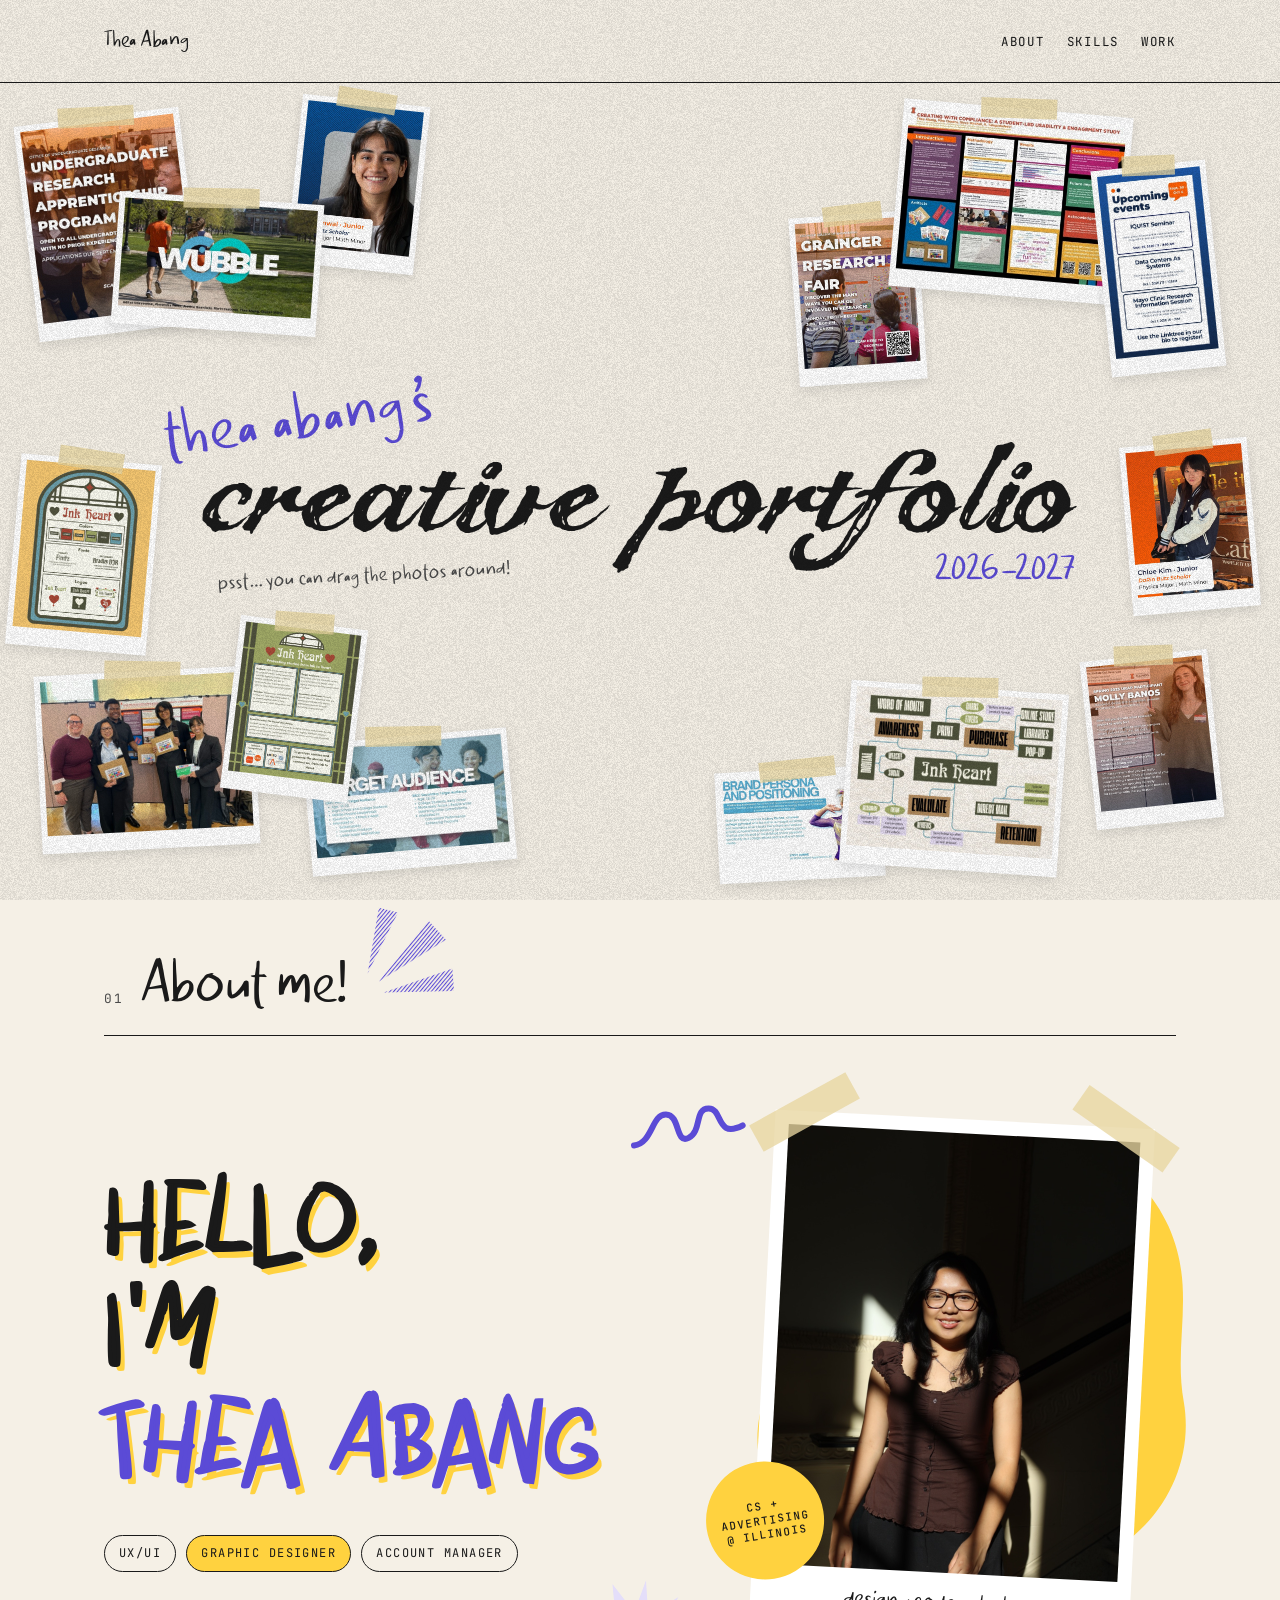
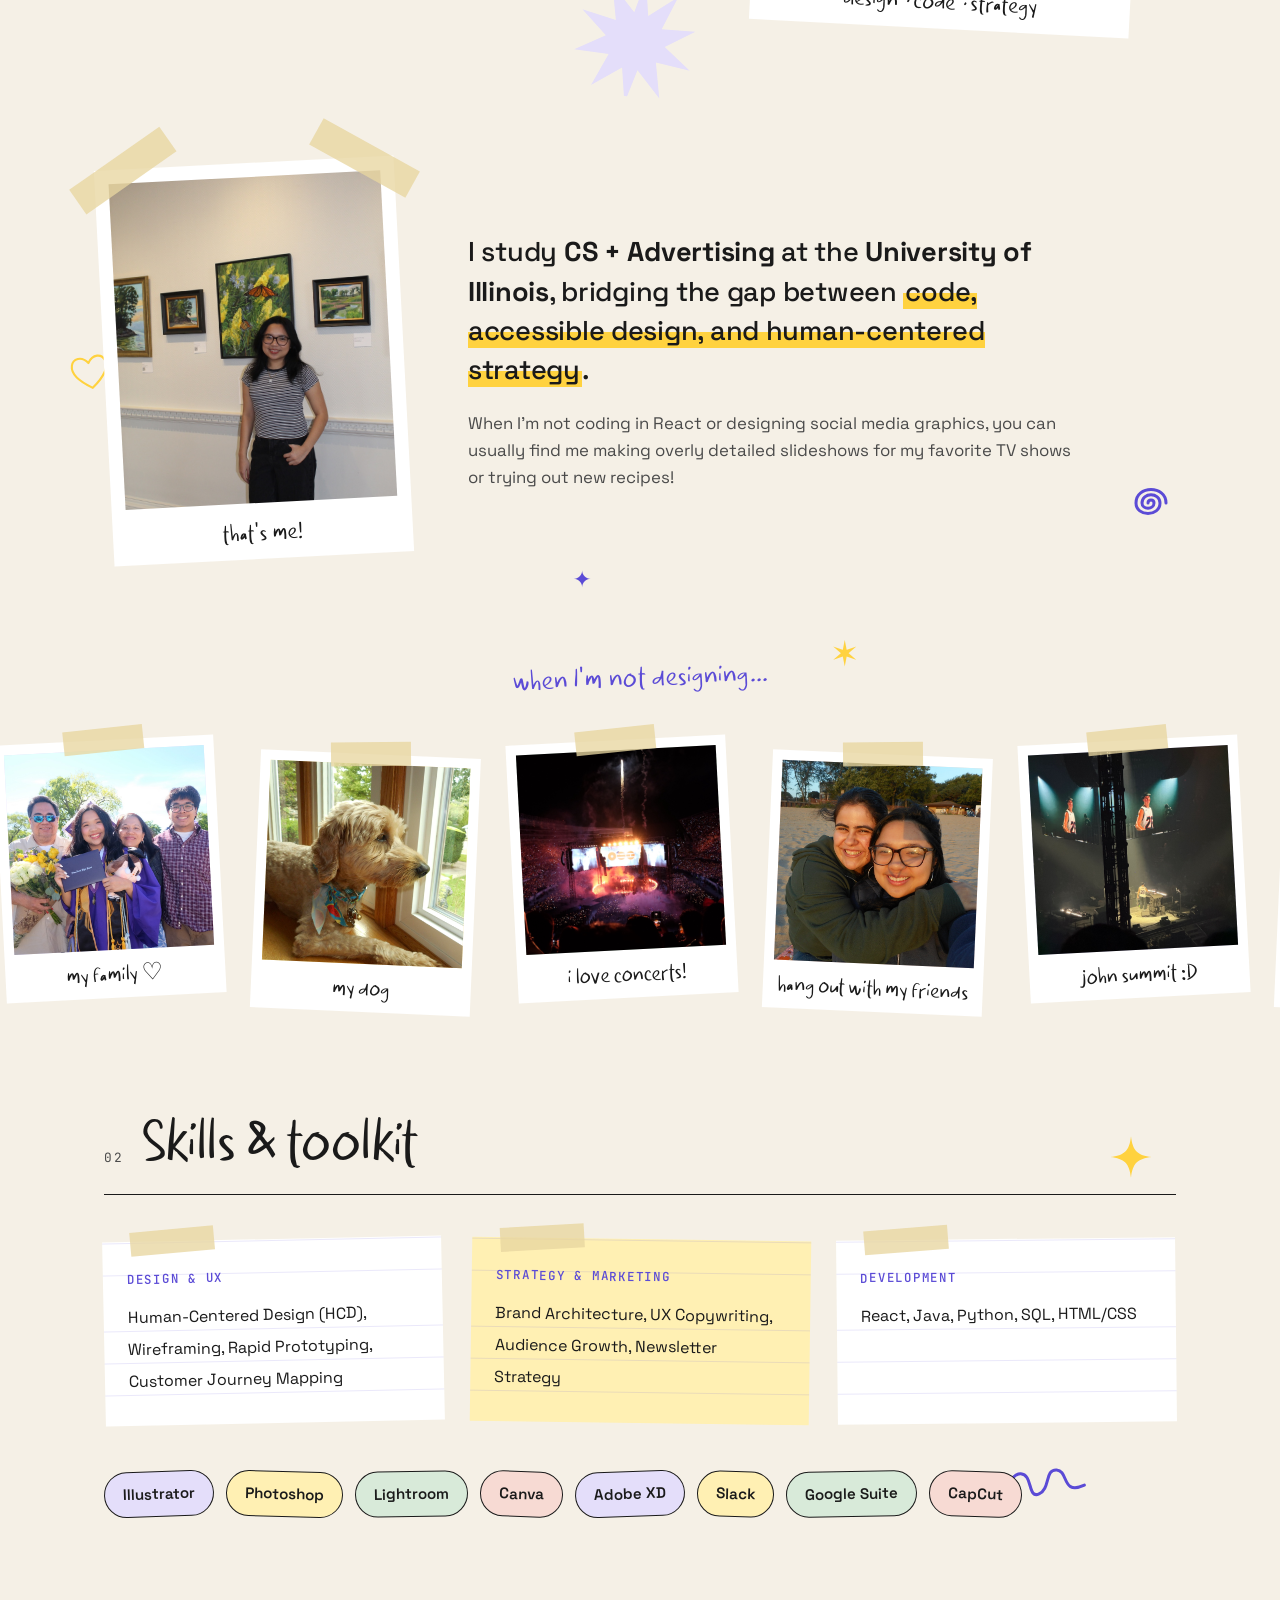
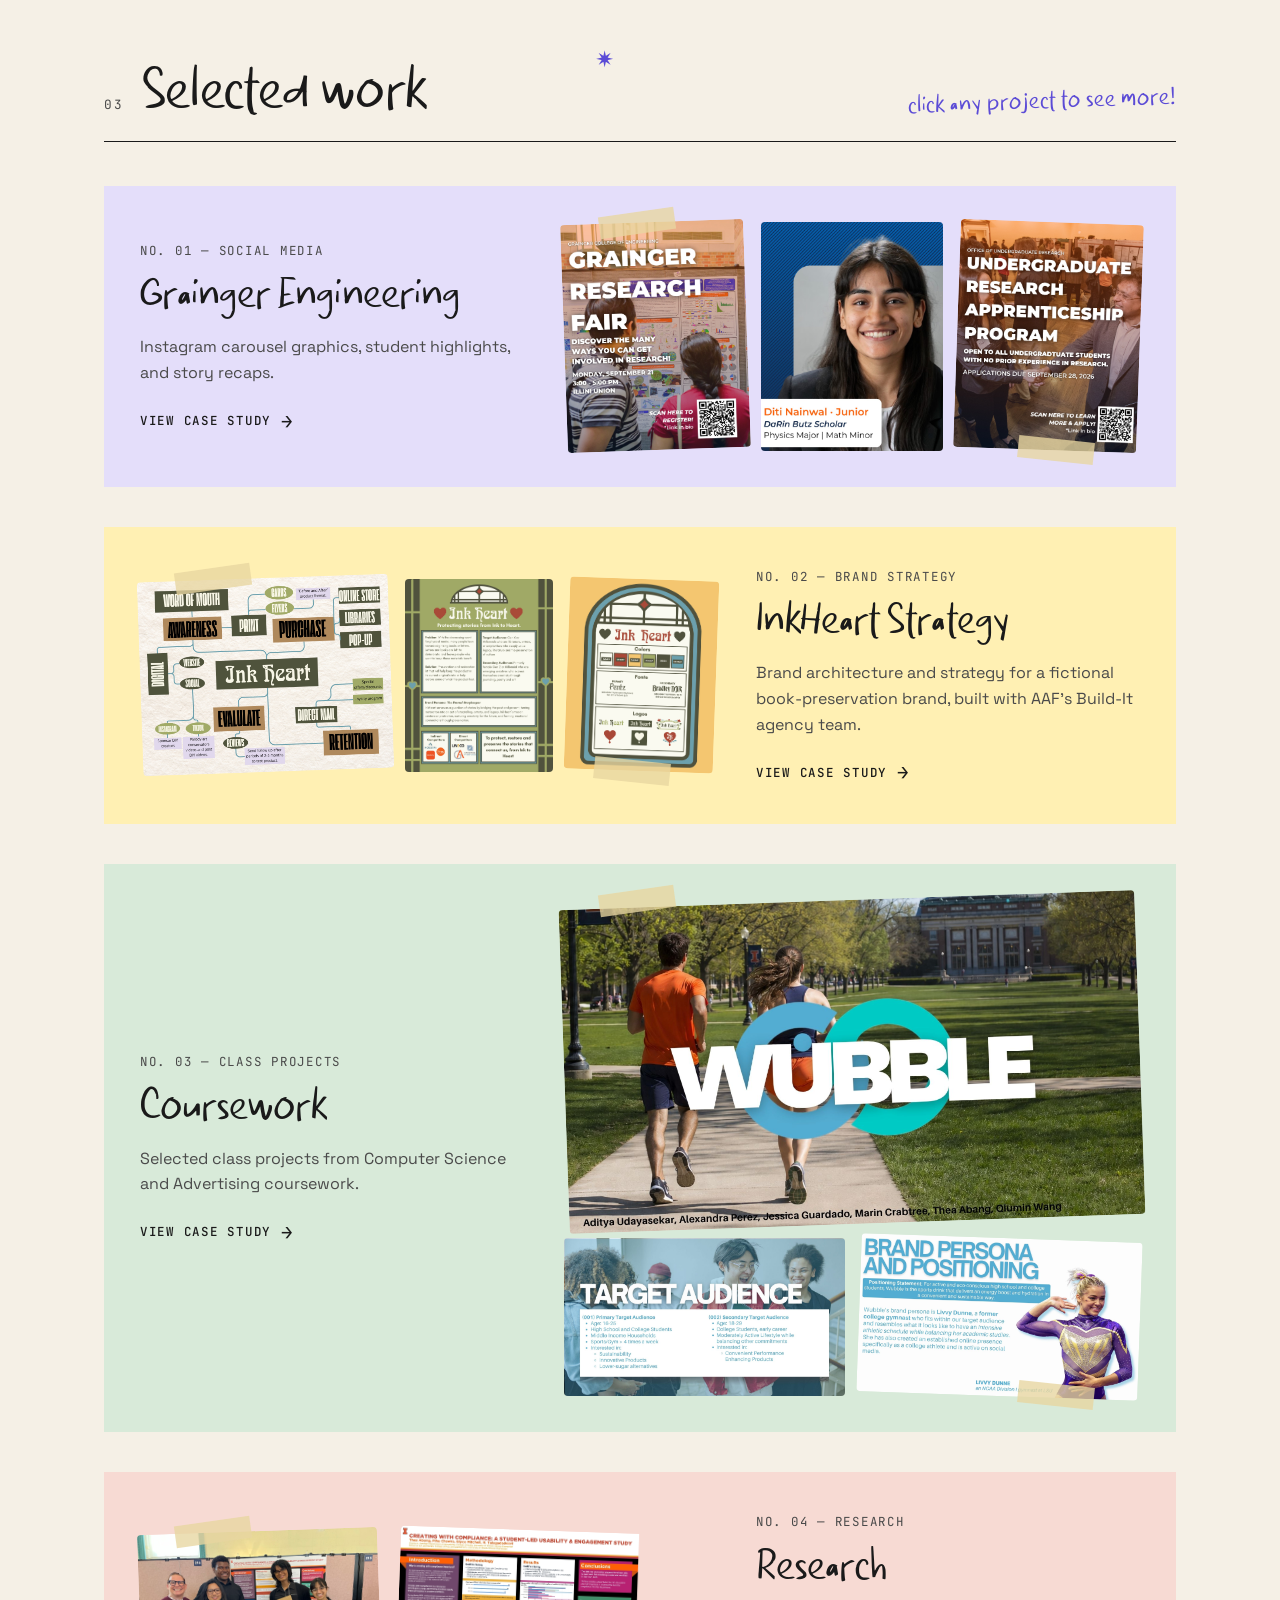
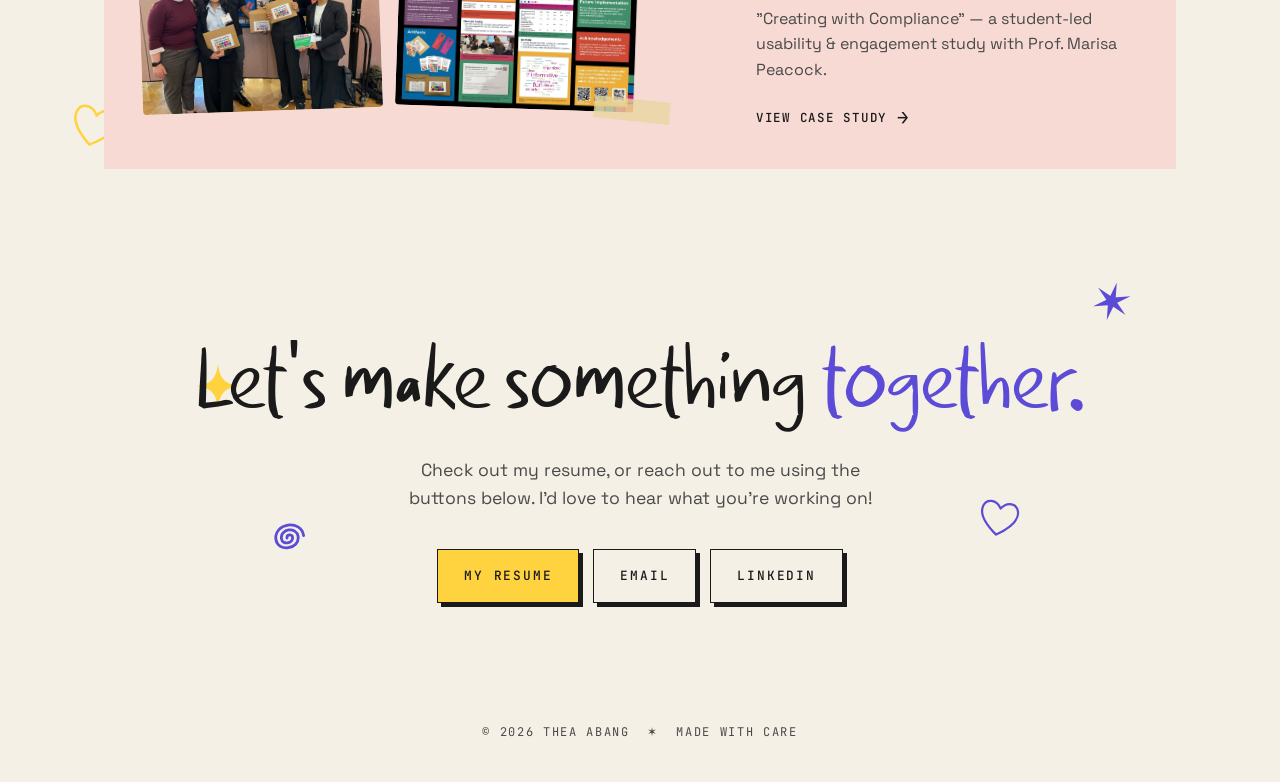
==== index.html @ 15f7822f "Move site files to repo root" ====
<!DOCTYPE html>
<html lang="en">
<head>
<meta charset="UTF-8">
<meta name="viewport" content="width=device-width, initial-scale=1">
<title>Thea Abang | Portfolio</title>
<!-- what shows up when someone sends my link (imessage, linkedin, slack...).
     to change the picture, swap images/preview.jpg (keep it 1200x630) and redeploy -->
<meta name="description" content="Thea Abang's creative portfolio: UX/UI, graphic design and strategy work.">
<meta property="og:title" content="Thea Abang | Creative Portfolio">
<meta property="og:description" content="UX/UI, graphic design and strategy work by Thea Abang.">
<meta property="og:image" content="https://theaabang.netlify.app/images/preview.jpg">
<meta property="og:url" content="https://theaabang.netlify.app/">
<meta property="og:image:width" content="1200">
<meta property="og:image:height" content="630">
<meta property="og:type" content="website">
<meta name="twitter:card" content="summary_large_image">
<link rel="preconnect" href="https://fonts.googleapis.com">
<link rel="preconnect" href="https://fonts.gstatic.com" crossorigin>
<link href="https://fonts.googleapis.com/css2?family=Caveat:wght@500;700&family=JetBrains+Mono:wght@400;500&family=Playfair+Display:ital,wght@0,700;0,900;1,700;1,900&family=Space+Grotesk:wght@400;500;600;700&display=swap" rel="stylesheet">
<style>
  :root{
    --accent:#5B4BD6; --accent2:#FFD23F; --ink:#1A1A1A;
    --lavender:#E4DEFA; --butter:#FFF0B3; --mint:#D8EAD9; --blush:#F7DAD3;
  }
</style>
<link rel="stylesheet" href="style.css">
<style>
  /* page background
     if i ever want a doodle pattern, save it as images/doodle-bg.png (2400x2400) and it'll tile.
     no file = plain paper, which is fine too */
  body{background:var(--paper) url("images/doodle-bg.png") 0 0/1200px auto repeat;}

  /* intro: my work taped up in piles around the edges, title in the middle */
  .intro{overflow:hidden;}
  .cover{position:relative;display:grid;place-items:center;min-height:calc(100vh - 84px);min-height:calc(100svh - 84px);}
  .work-wall{position:absolute;inset:0;z-index:1;} /* so photos always stay under the title, even when dragged */
  /* each one gets a white border + tape, like the polaroids further down */
  .work-tile{position:absolute;width:var(--w);background:#fff;padding:6px 6px 18px;transform:rotate(var(--r));
    box-shadow:0 4px 12px rgba(26,26,26,.12);transition:transform .25s ease;}
  .work-tile img{width:100%;height:auto;display:block;}
  .work-tile.crop-left img{aspect-ratio:4/3;object-fit:cover;object-position:left center;} /* the poster has a blank strip on the right, this hides it */
  .work-tile::before{content:"";position:absolute;top:-10px;left:50%;width:46%;max-width:76px;height:20px;
    background:var(--tape);transform:translateX(-50%) rotate(-3deg);}
  .work-tile:nth-child(even)::before{transform:translateX(-50%) rotate(4deg);}
  /* secret "hi" hiding under the top-left photo hehe */
  .peekaboo{position:absolute;left:4%;top:15%;z-index:0;font-family:var(--font-hand);font-size:clamp(1.6rem,3vw,2.6rem);
    color:var(--accent);transform:rotate(-10deg);white-space:nowrap;}
  /* the "psst" note under the title */
  .cover-hint{justify-self:start;margin:-1.4em 0 0 .6em;font-family:var(--font-hand);font-size:clamp(1rem,1.8vw,1.4rem);
    color:var(--ink-soft);transform:rotate(-3deg);}
  /* draggable photos (the script is at the bottom) */
  .work-tile{cursor:grab;touch-action:none;user-select:none;-webkit-user-select:none;}
  .work-tile img{pointer-events:none;-webkit-user-drag:none;}
  .work-tile:hover{transform:rotate(var(--r)) scale(1.03);}
  .work-tile.dragging{cursor:grabbing;transform:rotate(0deg) scale(1.06);box-shadow:0 16px 30px rgba(26,26,26,.25);transition:none;}
  @media (max-width:700px){
    .work-tile.sm-hide{display:none;}
    .cover-hint{margin-top:.4em;}
    .peekaboo{left:9%;top:9%;}
    .work-tile{--w:34% !important;}
  }
  .cover-text{position:relative;z-index:20;display:grid;justify-items:start;padding:24px;}
  .cover-by{font-family:var(--font-hand);font-size:clamp(1.8rem,5.5vw,4.4rem);color:var(--accent);line-height:1;
    transform:rotate(-8deg);margin:0 0 -.8em -.6em;}
  .cover-title{font-family:var(--font-title);font-size:clamp(3rem,14vw,11.5rem);line-height:1.05;color:var(--ink);white-space:nowrap;}
  .cover-year{justify-self:end;font-family:var(--font-hand);font-size:clamp(1.2rem,3vw,2.4rem);color:var(--accent);line-height:1;margin-top:-1em;}
  /* the big "hello, i'm thea abang" */
  .hero-hi{padding-block:56px 24px;}
  .hi-panel{position:relative;padding-block:clamp(16px,3vw,40px);
    display:grid;grid-template-columns:1.3fr 1fr;gap:40px;align-items:center;}
  .hi-text{position:relative;z-index:2;--fs:clamp(3.4rem,9.4vw,7.8rem);}
  .sr-only{position:absolute;width:1px;height:1px;overflow:hidden;clip:rect(0 0 0 0);white-space:nowrap;}
  .cut{display:block;font-family:var(--font-display);font-weight:400;font-size:var(--fs);line-height:.92;text-transform:uppercase;color:var(--ink);
    -webkit-text-stroke:.035em currentColor;text-shadow:.05em .06em 0 var(--accent2);} /* outline makes the letters chunkier, yellow shadow looks like a second layer of paper */
  .cut .line{display:block;white-space:nowrap;}
  .cut .name{color:var(--accent);}
  /* tilt the letters a bit so it looks cut out and glued on */
  .cut .ch{display:inline-block;transition:transform .2s ease;}
  .cut .ch:nth-child(odd){transform:rotate(-6deg) translateY(.03em);}
  .cut .ch:nth-child(3n){transform:rotate(7deg) translateY(-.05em);}
  .cut .ch:nth-child(4n){transform:rotate(-3deg) translateY(.06em) scale(1.06);}
  .cut .ch:nth-child(5n){transform:rotate(4deg) scale(.94);}
  .cut .ch:hover{transform:rotate(-10deg) scale(1.12);}
  .cut .sp{display:inline-block;width:.3em;}
  /* she/her tag next to "i'm" */
  .pronouns{position:absolute;top:calc(var(--fs) * 1.2);left:calc(var(--fs) * 1.75);margin:0;
    font-family:var(--font-hand);font-size:clamp(1.3rem,2.4vw,1.8rem);line-height:1;color:var(--accent);
    background:var(--lavender);border:1.5px solid var(--accent);border-radius:999px;padding:6px 16px 8px;transform:rotate(-6deg);}
  .roles{display:flex;flex-wrap:wrap;gap:10px;margin-top:28px;}
  .roles span{
    font-family:var(--font-mono);font-size:.75rem;letter-spacing:.12em;text-transform:uppercase;
    border:1.5px solid var(--ink);color:var(--ink);background:var(--paper);border-radius:999px;padding:8px 14px;
  }
  .roles span:nth-child(2){background:var(--accent2);}
  .hi-blob{position:absolute;right:-2%;top:6%;width:min(46%,440px);height:auto;fill:var(--accent2);z-index:0;}
  .hi-loops{position:absolute;right:40%;top:22px;width:120px;fill:none;stroke:var(--accent);stroke-width:5;stroke-linecap:round;z-index:1;transform:rotate(-8deg);}
  .hi-star{position:absolute;left:44%;bottom:-30px;width:120px;fill:var(--lavender);z-index:1;transform:rotate(10deg);}
  .hi-panel .polaroid{z-index:2;}
  @media (max-width:860px){
    .hi-panel{grid-template-columns:1fr;}
    .hi-text{--fs:15vw;}
    .pronouns{top:calc(var(--fs) * 1.15);left:calc(var(--fs) * 1.9);font-size:1.2rem;}
    .hi-blob{width:80%;top:auto;bottom:4%;right:10%;}
    .hi-loops{right:8%;top:16px;width:90px;}
    .hi-star{left:auto;right:-20px;bottom:-40px;width:100px;}
  }
  @media (prefers-reduced-motion:reduce){.cut .ch:hover{transform:none;}}

  .polaroid{position:relative;background:#fff;padding:14px 14px 56px;transform:rotate(3deg);max-width:380px;justify-self:center;width:100%;}
  .polaroid img{width:100%;aspect-ratio:4/5;object-fit:cover;}
  .polaroid figcaption{position:absolute;left:0;right:0;bottom:12px;text-align:center;font-family:var(--font-hand);font-size:1.6rem;line-height:1;}
  .polaroid::before,.polaroid::after{content:"";position:absolute;width:110px;height:30px;background:var(--tape);z-index:2;}
  .polaroid::before{top:-14px;left:-26px;transform:rotate(-32deg);}
  .polaroid::after{top:-14px;right:-26px;transform:rotate(32deg);}

  .sticker{
    position:absolute;width:118px;height:118px;border-radius:50%;background:var(--accent2);color:var(--ink);
    display:flex;align-items:center;justify-content:center;text-align:center;padding:12px;
    font-family:var(--font-mono);font-size:.68rem;letter-spacing:.1em;text-transform:uppercase;font-weight:500;line-height:1.35;
    transform:rotate(-12deg);z-index:3;
  }
  .polaroid .sticker{left:-48px;bottom:40px;}

  /* life strip (the scrolling polaroids) */
  .life{padding-block:24px 8px;overflow:hidden;}
  .life-label{font-family:var(--font-hand);font-size:1.9rem;color:var(--accent);text-align:center;transform:rotate(-2deg);margin-bottom:8px;}
  .life-strip{overflow-x:auto;scrollbar-width:none;padding-block:28px 36px;}
  .life-strip::-webkit-scrollbar{display:none;}
  .life-track{display:flex;gap:36px;width:max-content;padding-inline:24px;}
  .life-strip.moving{overflow:hidden;}
  .life-strip.moving .life-track{padding-inline:0;animation:drift 45s linear infinite;}
  .life-strip.moving:hover .life-track{animation-play-state:paused;}
  @keyframes drift{to{transform:translateX(calc(-50% - 18px));}}
  .snap{position:relative;flex:0 0 auto;width:220px;background:#fff;padding:10px 10px 48px;transition:transform .3s ease;}
  .snap:nth-child(odd){transform:rotate(-3deg);}
  .snap:nth-child(even){transform:rotate(2.5deg) translateY(14px);}
  .snap:hover{transform:rotate(0) scale(1.05);z-index:2;}
  .snap::before{content:"";position:absolute;top:-12px;left:50%;width:80px;height:24px;background:var(--tape);transform:translateX(-50%) rotate(-3deg);z-index:2;}
  .snap-img{position:relative;aspect-ratio:1;background:var(--lavender);}
  .snap:nth-child(4n+2) .snap-img{background:var(--butter);}
  .snap:nth-child(4n+3) .snap-img{background:var(--mint);}
  .snap:nth-child(4n) .snap-img{background:var(--blush);}
  .snap-img::after{ /* reminds me which file goes here until i add the photo */
    content:"add " attr(data-file);position:absolute;inset:0;display:flex;align-items:center;justify-content:center;padding:12px;text-align:center;
    font-family:var(--font-mono);font-size:.68rem;letter-spacing:.06em;color:var(--ink-soft);
  }
  .snap-img img{position:relative;z-index:1;width:100%;height:100%;object-fit:cover;}
  .snap figcaption{position:absolute;left:0;right:0;bottom:10px;text-align:center;font-family:var(--font-hand);font-size:1.5rem;line-height:1;}
  @media (max-width:480px){.snap{width:170px;}.snap figcaption{font-size:1.25rem;}}

  /* section headers */
  .sec-head{display:flex;align-items:baseline;gap:18px;margin-bottom:44px;flex-wrap:wrap;border-bottom:1.5px solid var(--ink);padding-bottom:16px;}
  .sec-head .num{font-family:var(--font-mono);font-size:.8rem;letter-spacing:.14em;color:var(--ink-soft);}
  .sec-head h2{margin:0;}
  /* the little hand-drawn burst. to put one on a heading, paste <svg class="burst" aria-hidden="true"><use href="#burst"/></svg> inside it */
  .has-burst{position:relative;padding-right:.2em;}
  .burst{position:absolute;top:-.75em;right:-1.45em;width:1.5em;height:1.4em;overflow:visible;pointer-events:none;}

  /* about */
  .about-more .row{align-items:center;gap:64px;}
  .about-more .lede{font-family:var(--font-body);font-weight:500;font-size:clamp(1.3rem,2.4vw,1.7rem);line-height:1.45;letter-spacing:-.01em;max-width:34ch;} /* regular font here so it's easy to read */
  .about-more .lede mark{background:linear-gradient(transparent 55%,var(--accent2) 55%);color:inherit;padding:0 2px;}
  .about-more .text p + p{margin-top:20px;font-size:1.05rem;color:var(--ink-soft);max-width:56ch;}
  .about-more .polaroid{transform:rotate(-3deg);max-width:300px;flex:0 0 auto;margin-inline:auto;}
  .about-more .polaroid img{aspect-ratio:5/6;}

  /* skills */
  .skill-cards{display:grid;grid-template-columns:repeat(3,1fr);gap:28px;}
  .skill-card{background:#fff;padding:28px 24px;position:relative;
    background-image:repeating-linear-gradient(transparent 0 31px,rgba(91,75,214,.13) 31px 32px);background-position:0 58px;}
  .skill-card:nth-child(1){transform:rotate(-1.2deg);}
  .skill-card:nth-child(2){transform:rotate(.8deg);background-color:var(--butter);}
  .skill-card:nth-child(3){transform:rotate(-.6deg);}
  .skill-card::before{content:"";position:absolute;top:-12px;left:28px;width:84px;height:24px;background:var(--tape);transform:rotate(-4deg);}
  .skill-card h3{font-family:var(--font-mono);font-size:.78rem;letter-spacing:.14em;text-transform:uppercase;font-weight:500;color:var(--accent);margin-bottom:12px;}
  .skill-card p{line-height:2;}
  .tools{display:flex;flex-wrap:wrap;gap:12px;margin-top:48px;}
  .tools span{
    font-weight:600;font-size:.95rem;padding:10px 18px;border-radius:999px;border:1.5px solid var(--ink);background:#fff;
    transition:transform .2s ease;
  }
  .tools span:nth-child(4n+1){background:var(--lavender);transform:rotate(-2deg);}
  .tools span:nth-child(4n+2){background:var(--butter);transform:rotate(1.5deg);}
  .tools span:nth-child(4n+3){background:var(--mint);transform:rotate(-1deg);}
  .tools span:nth-child(4n){background:var(--blush);transform:rotate(2deg);}
  .tools span:hover{transform:rotate(0) translateY(-3px);}

  /* work */
  .hint{font-family:var(--font-hand);font-size:1.7rem;color:var(--accent);transform:rotate(-2deg);margin-left:auto;}
  .projects{display:grid;gap:40px;}
  .project{
    display:grid;grid-template-columns:1fr 1.5fr;gap:40px;align-items:center;
    padding:36px;text-decoration:none;color:var(--ink);position:relative;
    transition:transform .3s ease;
  }
  .project:nth-child(1){background:var(--lavender);}
  .project:nth-child(2){background:var(--butter);}
  .project:nth-child(3){background:var(--mint);}
  .project:nth-child(4){background:var(--blush);}
  .project:nth-child(even){grid-template-columns:1.5fr 1fr;}
  .project:nth-child(even) .project-text{order:2;}
  .project:hover{transform:rotate(-.6deg) translateY(-4px);}
  .project:nth-child(even):hover{transform:rotate(.6deg) translateY(-4px);}
  .project:focus-visible{outline:3px solid var(--ink);outline-offset:6px;}
  .project .num{font-family:var(--font-mono);font-size:.78rem;letter-spacing:.14em;text-transform:uppercase;color:var(--ink-soft);}
  .project h3{font-family:var(--font-display);font-style:italic;font-weight:900;font-size:clamp(2rem,4vw,3rem);line-height:1;letter-spacing:-.02em;margin:10px 0 14px;}
  .project p{color:var(--ink-soft);max-width:44ch;}
  .project .go{display:inline-flex;align-items:center;gap:10px;margin-top:20px;font-family:var(--font-mono);font-size:.78rem;letter-spacing:.14em;text-transform:uppercase;font-weight:500;}
  .project .go::after{content:"→";font-size:1.2rem;transition:transform .2s ease;}
  .project:hover .go::after{transform:translateX(6px);}
  /* the preview pics on each project card */
  .stack{display:grid;grid-template-columns:repeat(3,1fr);gap:14px;position:relative;}
  .stack img{width:100%;aspect-ratio:1;object-fit:cover;border-radius:4px;}
  .stack img:nth-child(1){transform:rotate(-2deg);}
  .stack img:nth-child(3){transform:rotate(2deg);}
  .stack::before,.stack::after{content:"";position:absolute;width:76px;height:22px;background:var(--tape);z-index:2;}
  .stack::before{top:-10px;left:6%;transform:rotate(-8deg);}
  .stack::after{bottom:-10px;right:8%;transform:rotate(6deg);}
  /* "fit" = pics keep their real shape instead of getting squished into squares.
     match the column widths to the pics (wider pic = bigger number) */
  .stack.fit{align-items:center;}
  .stack.fit img{aspect-ratio:auto;height:auto;}
  .stack.duo{grid-template-columns:4fr 5.3fr;gap:18px;}
  .stack.duo img:nth-child(2){transform:rotate(2deg);}
  /* one big pic on top, two underneath (good for wide slides) */
  .stack.feature{grid-template-columns:1fr 1fr;}
  .stack.feature img:first-child{grid-column:1/-1;}

  /* contact */
  .cta{text-align:center;padding-block:100px 80px;}
  .cta h2{font-family:var(--font-display);font-weight:900;font-size:clamp(2.6rem,8vw,6rem);line-height:.95;letter-spacing:-.03em;}
  .cta h2 em{color:var(--accent);}
  .cta p{margin:24px auto 0;max-width:46ch;font-size:1.1rem;color:var(--ink-soft);}
  .cta-links{display:flex;justify-content:center;flex-wrap:wrap;gap:14px;margin-top:36px;}
  .btn{
    display:inline-block;text-decoration:none;font-family:var(--font-mono);font-size:.8rem;letter-spacing:.14em;text-transform:uppercase;font-weight:500;
    padding:16px 26px;border:1.5px solid var(--ink);color:var(--ink);background:var(--paper);
    box-shadow:4px 4px 0 var(--ink);transition:transform .15s ease,box-shadow .15s ease;
  }
  .btn.primary{background:var(--accent2);}
  .btn:hover{transform:translate(-2px,-2px);box-shadow:6px 6px 0 var(--ink);}
  .btn:active{transform:translate(2px,2px);box-shadow:2px 2px 0 var(--ink);}

  /* phone stuff */
  @media (max-width:860px){
    .skill-cards{grid-template-columns:1fr;gap:36px;}
    .project,.project:nth-child(even){grid-template-columns:1fr;padding:28px 22px;gap:28px;}
    .project:nth-child(even) .project-text{order:0;}
    .hint{margin-left:0;}
  }
  @media (max-width:480px){
    nav.site a{margin-left:14px;}
    .polaroid .sticker{width:96px;height:96px;left:-20px;font-size:.6rem;}
    .about-more .polaroid{max-width:240px;}
    .stack{gap:8px;}
  }
</style>
</head>
<body>

<!-- my doodle drawings, saved once here and reused all over the page -->
<svg width="0" height="0" style="position:absolute" aria-hidden="true" focusable="false">
  <defs>
    <pattern id="hatch" width="3.6" height="3.6" patternUnits="userSpaceOnUse" patternTransform="rotate(40)">
      <line x1="0" y1="0" x2="0" y2="3.6" style="stroke:var(--accent);stroke-width:2.6"/>
    </pattern>
    <filter id="crayon" x="-10%" y="-10%" width="120%" height="120%">
      <feTurbulence type="fractalNoise" baseFrequency="0.8" numOctaves="2" result="noise"/>
      <feDisplacementMap in="SourceGraphic" in2="noise" scale="3"/>
    </filter>
    <symbol id="burst" viewBox="0 0 120 110">
      <g fill="url(#hatch)" filter="url(#crayon)">
        <polygon points="12,82 26,0 50,6"/>
        <polygon points="26,92 88,16 110,40"/>
        <polygon points="32,106 118,76 120,104"/>
      </g>
    </symbol>
    <symbol id="d-heart" viewBox="0 0 60 54"><path d="M30 50C10 36 3 24 6 14 9 4 22 2 30 14 38 2 51 4 54 14 57 24 50 36 30 50Z"/></symbol>
    <symbol id="d-squiggle" viewBox="0 0 120 30"><path d="M3 18C15 2 25 2 33 16S52 30 61 15 81 1 90 15 109 28 117 10"/></symbol>
    <symbol id="d-swirl" viewBox="0 0 60 60"><path d="M30 30c0-4 6-4 6 0 0 7-12 7-12 0 0-11 18-11 18 0 0 14-24 14-24 0 0-18 30-18 30 0"/></symbol>
    <symbol id="d-sparkle" viewBox="0 0 60 60"><path d="M30 4C32 22 38 28 56 30 38 32 32 38 30 56 28 38 22 32 4 30 22 28 28 22 30 4Z" style="fill:currentColor;stroke:none"/></symbol>
    <symbol id="d-arrow" viewBox="0 0 100 60"><path d="M4 8C30 4 60 14 74 44M62 40l12 6 4-14"/></symbol>
    <symbol id="d-loop" viewBox="0 0 100 40"><path d="M4 30C20 30 22 6 34 8S38 34 50 30 58 6 70 8 72 34 96 26"/></symbol>
  </defs>
</svg>

<nav class="site"><div class="wrap">
  <strong>Thea Abang</strong>
  <div><a href="#about">About</a><a href="#skills">Skills</a><a href="#work">Work</a></div>
</div></nav>

<!-- intro! my work taped up around "creative portfolio".
     the small versions of the pics are in images/intro/.
     to rearrange: left/top = where it sits, --w = size, --r = tilt, z-index = which one's on top -->
<div class="intro">
  <div class="cover">
    <div class="work-wall" aria-hidden="true">
      <span class="peekaboo">hi!! :D</span> <!-- secret note! only shows up if someone drags that photo away -->
      <span class="work-tile" style="left:2%;top:4%;--w:13%;--r:-7deg;z-index:2"><img src="images/intro/grainger-opp-1.jpg" alt=""></span>
      <span class="work-tile sm-hide" style="left:9%;top:14%;--w:16%;--r:4deg;z-index:3"><img src="images/intro/adv250-slide-1.jpg" alt=""></span>
      <span class="work-tile sm-hide" style="left:23%;top:2%;--w:10%;--r:6deg;z-index:1"><img src="images/intro/grainger-wie-1.jpg" alt=""></span>
      <span class="work-tile crop-left" style="left:70%;top:3%;--w:18%;--r:5deg;z-index:2"><img src="images/intro/research-poster.jpg" alt=""></span>
      <span class="work-tile sm-hide" style="left:86%;top:10%;--w:9%;--r:-6deg;z-index:3"><img src="images/intro/grainger-story-1.jpg" alt=""></span>
      <span class="work-tile sm-hide" style="left:62%;top:16%;--w:10%;--r:-4deg;z-index:1"><img src="images/intro/cs-grainger-1.jpg" alt=""></span>
      <span class="work-tile sm-hide" style="left:1%;top:46%;--w:11%;--r:5deg;z-index:2"><img src="images/intro/inkheart-brand-guide.jpg" alt=""></span>
      <span class="work-tile sm-hide" style="left:88%;top:44%;--w:10%;--r:-5deg;z-index:2"><img src="images/intro/grainger-wie-4.jpg" alt=""></span>
      <span class="work-tile" style="left:3%;top:72%;--w:17%;--r:-3deg;z-index:2"><img src="images/intro/research-team.jpg" alt=""></span>
      <span class="work-tile sm-hide" style="left:18%;top:66%;--w:10%;--r:7deg;z-index:3"><img src="images/intro/cs-inkheart-2.jpg" alt=""></span>
      <span class="work-tile sm-hide" style="left:24%;top:80%;--w:16%;--r:-5deg;z-index:1"><img src="images/intro/adv250-slide-2.jpg" alt=""></span>
      <span class="work-tile" style="left:66%;top:74%;--w:17%;--r:4deg;z-index:2"><img src="images/intro/cs-inkheart-1.jpg" alt=""></span>
      <span class="work-tile sm-hide" style="left:85%;top:70%;--w:10%;--r:-6deg;z-index:3"><img src="images/intro/grainger-opp-2.jpg" alt=""></span>
      <span class="work-tile sm-hide" style="left:56%;top:84%;--w:13%;--r:-3deg;z-index:1"><img src="images/intro/adv250-slide-3.jpg" alt=""></span>
    </div>
    <div class="cover-text">
      <span class="cover-by">thea abang&rsquo;s</span>
      <span class="cover-title">creative portfolio</span>
      <span class="cover-year">2026&ndash;2027</span>
      <span class="cover-hint">psst&hellip; you can drag the photos around!</span>
    </div>
  </div>
</div>

<header id="about" class="hero-hi">
  <div class="wrap">
    <div class="sec-head reveal"><span class="num">01</span><h2 class="script has-burst">About me!<svg class="burst" aria-hidden="true"><use href="#burst"/></svg></h2></div>
    <div class="hi-panel">
      <!-- fun shapes: yellow blob behind my photo, squiggle, starburst -->
      <svg class="hi-blob" viewBox="0 0 400 420" aria-hidden="true"><path d="M214 14c62-8 132 24 160 86 26 58 4 104 14 160 10 58-22 120-86 146-62 26-118-6-178-2-60 4-112-30-122-92-10-60 30-92 34-150 4-64 28-118 88-140 30-10 60-4 90-8Z"/></svg>
      <svg class="hi-loops" viewBox="0 0 100 40" aria-hidden="true"><use href="#d-loop"/></svg>
      <svg class="hi-star" viewBox="0 0 200 200" aria-hidden="true"><path d="M100 4l14 58 44-40-18 58 56-6-46 34 48 32-58-4 16 58-44-40-12 58-14-58-46 38 20-56-58 2 48-32-46-36 58 8-16-58 44 40Z"/></svg>

      <div class="hi-text">
        <h1>
          <span class="sr-only">Hello, I'm Thea Abang</span>
          <span class="cut" aria-hidden="true">
            <span class="line"><span class="ch">h</span><span class="ch">e</span><span class="ch">l</span><span class="ch">l</span><span class="ch">o</span><span class="ch">,</span></span>
            <span class="line"><span class="ch">i</span><span class="ch">'</span><span class="ch">m</span></span>
            <span class="line name"><span class="ch">t</span><span class="ch">h</span><span class="ch">e</span><span class="ch">a</span><span class="sp"> </span><span class="ch">a</span><span class="ch">b</span><span class="ch">a</span><span class="ch">n</span><span class="ch">g</span></span>
          </span>
        </h1>
        <div class="roles">
          <span>UX/UI</span><span>Graphic Designer</span><span>Account Manager</span>
        </div>
      </div>

      <figure class="polaroid">
        <img src="images/home-hero.jpg" alt="Thea Abang">
        <figcaption>design · code · strategy</figcaption>
        <span class="sticker">CS + Advertising @ Illinois</span>
      </figure>
    </div>
  </div>
</header>

<section class="wrap about-more">
  <svg class="doodle yellow" style="top:38%;left:-1%;width:42px;--tilt:-10deg" aria-hidden="true"><use href="#d-heart"/></svg>
  <span class="doodle sm hide-sm" style="bottom:40px;left:44%;" aria-hidden="true">✦</span>
  <svg class="doodle hide-sm" style="bottom:10%;right:2%;width:60px" aria-hidden="true"><use href="#d-swirl"/></svg>
  <div class="row reveal">
    <figure class="polaroid">
      <img src="images/about-me.jpg" alt="Thea Abang portrait">
      <figcaption>that's me!</figcaption>
    </figure>
    <div class="text">
      <p class="lede">I study <strong>CS + Advertising</strong> at the <strong>University of Illinois</strong>, bridging the gap between <mark>code, accessible design, and human-centered strategy</mark>.</p>
      <p>When I'm not coding in React or designing social media graphics, you can usually find me making overly detailed slideshows for my favorite TV shows or trying out new recipes!</p>
    </div>
  </div>
</section>

<section class="life" aria-label="Life outside of work">
  <span class="doodle yellow twinkle" style="top:4px;left:calc(50% + 190px);" aria-hidden="true">✶</span>
  <p class="life-label">when I'm not designing&hellip;</p>
  <div class="life-strip">
    <div class="life-track">
      <figure class="snap"><div class="snap-img" data-file="life-family.jpg"><img src="images/life-family.jpg" alt="My family" onerror="this.remove()"></div><figcaption>my family &#9825;</figcaption></figure>
      <figure class="snap"><div class="snap-img" data-file="life-dog.jpg"><img src="images/life-dog.jpg" alt="My dog" onerror="this.remove()"></div><figcaption>my dog</figcaption></figure>
      <figure class="snap"><div class="snap-img" data-file="life-concert-1.jpg"><img src="images/life-concert-1.jpg" alt="At a concert" onerror="this.remove()"></div><figcaption>i love concerts!</figcaption></figure>
      <figure class="snap"><div class="snap-img" data-file="life-recipes.jpg"><img src="images/life-recipes.jpg" alt="A recipe I made" onerror="this.remove()"></div><figcaption>hang out with my friends</figcaption></figure>
      <figure class="snap"><div class="snap-img" data-file="life-concert-2.jpg"><img src="images/life-concert-2.jpg" alt="Another concert" onerror="this.remove()"></div><figcaption>john summit :D</figcaption></figure>
      <figure class="snap"><div class="snap-img" data-file="life-dog-2.jpg"><img src="images/life-dog-2.jpg" alt="More of my dog" onerror="this.remove()"></div><figcaption>more dog pics</figcaption></figure>
    </div>
  </div>
</section>

<section id="skills" class="wrap">
  <svg class="doodle yellow twinkle" style="top:40px;right:4%;width:48px" aria-hidden="true"><use href="#d-sparkle"/></svg>
  <svg class="doodle hide-sm" style="bottom:30px;right:10%;width:100px;--tilt:-6deg" aria-hidden="true"><use href="#d-loop"/></svg>
  <div class="sec-head reveal"><span class="num">02</span><h2 class="script">Skills &amp; toolkit</h2></div>
  <div class="skill-cards reveal">
    <div class="skill-card">
      <h3>Design &amp; UX</h3>
      <p>Human-Centered Design (HCD), Wireframing, Rapid Prototyping, Customer Journey Mapping</p>
    </div>
    <div class="skill-card">
      <h3>Strategy &amp; Marketing</h3>
      <p>Brand Architecture, UX Copywriting, Audience Growth, Newsletter Strategy</p>
    </div>
    <div class="skill-card">
      <h3>Development</h3>
      <p>React, Java, Python, SQL, HTML/CSS</p>
    </div>
  </div>
  <div class="tools reveal" aria-label="Tools">
    <span>Illustrator</span><span>Photoshop</span><span>Lightroom</span><span>Canva</span>
    <span>Adobe XD</span><span>Slack</span><span>Google Suite</span><span>CapCut</span>
  </div>
</section>

<section id="work" class="wrap">
  <span class="doodle sm" style="top:60px;left:46%;" aria-hidden="true">✷</span>
  <svg class="doodle yellow hide-sm" style="bottom:40px;left:-1%;width:50px;--tilt:14deg" aria-hidden="true"><use href="#d-heart"/></svg>
  <div class="sec-head reveal"><span class="num">03</span><h2 class="script">Selected work</h2><p class="hint">click any project to see more!</p></div>
  <div class="projects">
    <a class="project reveal" href="grainger.html">
      <div class="project-text">
        <span class="num">No. 01 &mdash; Social media</span>
        <h3>Grainger Engineering</h3>
        <p>Instagram carousel graphics, student highlights, and story recaps.</p>
        <span class="go">View case study</span>
      </div>
      <div class="stack fit">
        <img src="images/cs-grainger-1.jpg" alt="Grainger Engineering preview 1">
        <img src="images/cs-grainger-2.jpg" alt="Grainger Engineering preview 2">
        <img src="images/cs-grainger-3.jpg" alt="Grainger Engineering preview 3">
      </div>
    </a>
    <a class="project reveal" href="inkheart.html">
      <div class="project-text">
        <span class="num">No. 02 &mdash; Brand strategy</span>
        <h3>InkHeart Strategy</h3>
        <p>Brand architecture and strategy for a fictional book-preservation brand, built with AAF's Build-It agency team.</p>
        <span class="go">View case study</span>
      </div>
      <div class="stack fit" style="grid-template-columns:1.3fr .77fr .77fr;">
        <img src="images/cs-inkheart-1.jpg" alt="InkHeart Strategy preview 1">
        <img src="images/cs-inkheart-2.jpg" alt="InkHeart Strategy preview 2">
        <img src="images/cs-inkheart-3.jpg" alt="InkHeart Strategy preview 3">
      </div>
    </a>
    <a class="project reveal" href="coursework.html">
      <div class="project-text">
        <span class="num">No. 03 &mdash; Class projects</span>
        <h3>Coursework</h3>
        <p>Selected class projects from Computer Science and Advertising coursework.</p>
        <span class="go">View case study</span>
      </div>
      <div class="stack fit feature">
        <img src="images/cs-coursework-1.jpg" alt="Coursework preview 1">
        <img src="images/cs-coursework-2.jpg" alt="Coursework preview 2">
        <img src="images/cs-coursework-3.jpg" alt="Coursework preview 3">
      </div>
    </a>
    <a class="project reveal" href="research.html">
      <div class="project-text">
        <span class="num">No. 04 &mdash; Research</span>
        <h3>Research</h3>
        <p>"Creating with Compliance" &mdash; a student-led usability &amp; engagement study with Prof. Marisa Peacock.</p>
        <span class="go">View case study</span>
      </div>
      <div class="stack fit duo">
        <img src="images/cs-research-1.jpg" alt="Research preview 1">
        <img src="images/cs-research-2.jpg" alt="Research preview 2">
      </div>
    </a>
  </div>
</section>

<section class="cta wrap reveal">
  <svg class="doodle yellow twinkle" style="top:70px;left:10%;width:52px" aria-hidden="true"><use href="#d-sparkle"/></svg>
  <span class="doodle lg twinkle" style="top:36px;right:6%;--tilt:15deg" aria-hidden="true">✶</span>
  <svg class="doodle hide-sm" style="bottom:70px;left:16%;width:56px;--tilt:-8deg" aria-hidden="true"><use href="#d-swirl"/></svg>
  <svg class="doodle hide-sm" style="bottom:90px;right:16%;width:44px;--tilt:10deg" aria-hidden="true"><use href="#d-heart"/></svg>
  <h2>Let's make something <em>together.</em></h2>
  <p>Check out my resume, or reach out to me using the buttons below. I'd love to hear what you're working on!</p>
  <div class="cta-links">
    <a class="btn primary" href="resume.pdf" target="_blank" rel="noopener">My resume</a>
    <a class="btn" href="mailto:tabang2@illinois.edu">Email</a>
    <a class="btn" href="https://www.linkedin.com/in/theaabang/" target="_blank" rel="noopener">LinkedIn</a>
  </div>
</section>

<footer>&copy; 2026 Thea Abang &nbsp;✶&nbsp; Made with care</footer>

<script>
  // lets people drag the intro photos around. whatever you grab goes on top. refreshing puts them back
  (function(){
    var wall = document.querySelector('.work-wall');
    if (!wall) return;
    var top = 50;
    wall.querySelectorAll('.work-tile').forEach(function(tile){
      tile.addEventListener('pointerdown', function(e){
        e.preventDefault();
        tile.setPointerCapture(e.pointerId);
        tile.classList.add('dragging');
        tile.style.zIndex = ++top;
        var box = wall.getBoundingClientRect();
        var startX = e.clientX, startY = e.clientY;
        var startLeft = tile.offsetLeft, startTop = tile.offsetTop;
        function move(ev){
          var x = startLeft + ev.clientX - startX, y = startTop + ev.clientY - startY;
          // use percentages so it still lines up if the window changes size
          tile.style.left = (x / box.width * 100) + '%';
          tile.style.top = (y / box.height * 100) + '%';
        }
        function up(){
          tile.classList.remove('dragging');
          tile.removeEventListener('pointermove', move);
          tile.removeEventListener('pointerup', up);
          tile.removeEventListener('pointercancel', up);
        }
        tile.addEventListener('pointermove', move);
        tile.addEventListener('pointerup', up);
        tile.addEventListener('pointercancel', up);
      });
    });
  })();
  // copy the photos once so the strip loops forever. if someone has reduced motion on, it stays still and they can swipe instead
  (function(){
    var strip = document.querySelector('.life-strip');
    if (!strip || matchMedia('(prefers-reduced-motion: reduce)').matches) return;
    var track = strip.querySelector('.life-track');
    Array.prototype.slice.call(track.children).forEach(function(el){
      var copy = el.cloneNode(true);
      copy.setAttribute('aria-hidden','true');
      copy.querySelectorAll('img').forEach(function(img){ img.alt=''; });
      track.appendChild(copy);
    });
    strip.classList.add('moving');
  })();
  // fade sections in as you scroll (skipped for people with reduced motion on)
  (function(){
    if (!('IntersectionObserver' in window) || matchMedia('(prefers-reduced-motion: reduce)').matches) return;
    document.documentElement.classList.add('js');
    var io = new IntersectionObserver(function(entries){
      entries.forEach(function(e){ if (e.isIntersecting){ e.target.classList.add('is-in'); io.unobserve(e.target); } });
    }, {threshold:.12});
    document.querySelectorAll('.reveal').forEach(function(el){ io.observe(el); });
  })();
</script>

</body>
</html>
---- style.css ----
/* my portfolio's shared styles! the vibe is a scrapbook: paper, tape, polaroids, typewriter labels.
   each page picks its own colors (--accent / --accent2) at the top of its file,
   and everything else lives in here so i only have to change it once */

/* my downloaded fonts (the files are in fonts/) */
@font-face{font-family:"Qafenough";src:url("fonts/qafenough.otf") format("opentype");font-display:swap;}
@font-face{font-family:"The Dreamer";src:url("fonts/the-dreamer.otf") format("opentype");font-display:swap;}

:root{
  --paper:#F5F0E6;        /* main paper color */
  --paper-2:#EDE5D6;      /* slightly darker paper for cards */
  --ink:#1A1A1A;
  --ink-soft:#4A4A4A;
  --tape:rgba(232,214,160,.78);
  --font-title:"The Dreamer","Playfair Display",Georgia,serif;  /* only for the big "creative portfolio" title. the free version turns numbers into logo stamps, so no digits! */
  --font-display:"Qafenough","Playfair Display",Georgia,serif;
  --font-body:"Space Grotesk",system-ui,-apple-system,sans-serif;
  --font-mono:"JetBrains Mono",ui-monospace,Menlo,monospace;
  --font-hand:"Qafenough","Caveat","Segoe Print",cursive;
}

html{scroll-behavior:smooth;}
*{box-sizing:border-box;margin:0;}
body{
  font-family:var(--font-body);
  background:var(--paper);
  color:var(--ink);
  line-height:1.6;
  -webkit-font-smoothing:antialiased;
  font-synthesis:none; /* my fonts don't come in bold or italic, so stop the browser from faking it */
  position:relative;
}
/* subtle paper texture over everything */
body::before{
  content:"";position:fixed;inset:0;pointer-events:none;z-index:100;
  background-image:url("images/paper-texture.png");background-size:400px;
  opacity:.18;mix-blend-mode:multiply;
}
img{max-width:100%;display:block;}
.script{font-family:var(--font-display);font-style:italic;font-weight:700;}
.wrap{max-width:1120px;margin:0 auto;padding-inline:24px;}
a{color:var(--accent,#6B5CE0);}
a:focus-visible{outline:3px solid var(--accent,#6B5CE0);outline-offset:4px;border-radius:2px;}
::selection{background:var(--accent2,#FFD23F);color:var(--ink);}

/* little typewriter labels (dates, tags, tiny headings) */
.label,.eyebrow{
  font-family:var(--font-mono);font-size:.75rem;letter-spacing:.14em;text-transform:uppercase;font-weight:500;
}

/* ---------- nav ---------- */
nav.site{padding:22px 0;border-bottom:1.5px solid var(--ink);}
nav.site .wrap{display:flex;justify-content:space-between;align-items:center;gap:16px;flex-wrap:wrap;}
nav.site strong{font-family:var(--font-display);font-style:italic;font-size:1.5rem;font-weight:700;letter-spacing:-.01em;}
nav.site a{
  text-decoration:none;color:var(--ink);margin-left:22px;
  font-family:var(--font-mono);font-size:.78rem;letter-spacing:.14em;text-transform:uppercase;
  padding:6px 0;background:linear-gradient(var(--accent2,#FFD23F),var(--accent2,#FFD23F)) no-repeat 0 85%/0 40%;
  transition:background-size .25s ease;
}
nav.site a:first-child{margin-left:0;}
nav.site a:hover{background-size:100% 40%;}

/* ---------- big photo banner at the top of project pages ---------- */
.hero{position:relative;overflow:hidden;color:#fff;padding:120px 0 72px;background:var(--hero-bg,var(--ink));}
.hero img.hero-photo{position:absolute;inset:0;width:100%;height:100%;object-fit:cover;z-index:0;filter:saturate(.9) contrast(1.05);}
.hero::before{content:"";position:absolute;inset:0;background:linear-gradient(0deg,rgba(0,0,0,.7),rgba(0,0,0,.15) 70%);z-index:1;}
.hero .wrap{position:relative;z-index:2;}
.hero h1{font-family:var(--font-display);font-style:italic;font-weight:900;font-size:clamp(2.6rem,8vw,5.5rem);line-height:.95;letter-spacing:-.02em;}
.hero .accent{color:var(--accent2,#FFD23F);}
.hero p{margin-top:18px;font-family:var(--font-mono);font-size:.8rem;letter-spacing:.16em;text-transform:uppercase;}
/* plain version of the banner: just the title on paper, no photo */
.hero.plain{background:none;color:var(--ink);padding:96px 0 32px;}
.hero.plain::before{display:none;}
.hero.plain .accent{color:var(--accent,#6B5CE0);}
.hero.plain p{color:var(--ink-soft);}

/* ---------- slideshow (coursework page) ----------
   each slide is a 16:9 box. if the image isn't there yet it tells me which file to add.
   works with swiping, the arrow buttons, or the left/right keys */
.slideshow{position:relative;}
.slides{display:flex;overflow-x:auto;scroll-snap-type:x mandatory;scroll-behavior:smooth;scrollbar-width:none;border:1.5px solid var(--ink);background:var(--paper-2);}
.slides::-webkit-scrollbar{display:none;}
.slides:focus-visible{outline:3px solid var(--accent,#6B5CE0);outline-offset:4px;}
.slide{flex:0 0 100%;scroll-snap-align:start;position:relative;aspect-ratio:16/9;}
.slide img{position:relative;z-index:1;width:100%;height:100%;object-fit:contain;background:var(--paper);}
.slide::after{
  content:"add images/" attr(data-file);position:absolute;inset:0;display:flex;align-items:center;justify-content:center;padding:16px;text-align:center;
  font-family:var(--font-mono);font-size:.72rem;letter-spacing:.06em;color:var(--ink-soft);
}
.slide-controls{display:flex;align-items:center;justify-content:space-between;gap:16px;margin-top:16px;}
.slide-controls button{
  font:inherit;font-family:var(--font-mono);font-size:.78rem;letter-spacing:.12em;text-transform:uppercase;
  background:none;color:var(--ink);border:1.5px solid var(--ink);padding:10px 18px;cursor:pointer;transition:background .2s ease,color .2s ease;
}
.slide-controls button:hover{background:var(--ink);color:var(--paper);}
.slide-controls button:disabled{opacity:.3;cursor:default;background:none;color:var(--ink);}
.slide-controls button:focus-visible{outline:3px solid var(--accent,#6B5CE0);outline-offset:3px;}
.slide-count{font-family:var(--font-mono);font-size:.78rem;letter-spacing:.12em;color:var(--ink-soft);}

/* ---------- sections + headings ---------- */
section{padding-block:72px;}
h2.script{font-size:clamp(2.4rem,6vw,4rem);line-height:1;letter-spacing:-.02em;margin-bottom:28px;}
h2.block{
  font-family:var(--font-display);font-style:italic;font-weight:700;
  font-size:clamp(1.7rem,4vw,2.4rem);line-height:1.1;letter-spacing:-.01em;margin-bottom:22px;
}
ul{padding-left:20px;}
li::marker{color:var(--accent,#6B5CE0);}

/* the colored info card (role, tools, audience) */
.meta{
  background:var(--accent,#6B5CE0);color:#fff;padding:28px;line-height:1.8;position:relative;
  transform:rotate(-1deg);
}
.meta::before{ /* tape strip */
  content:"";position:absolute;top:-12px;left:50%;width:96px;height:26px;transform:translateX(-50%) rotate(3deg);
  background:var(--tape);
}
.meta strong{font-family:var(--font-mono);font-size:.75rem;letter-spacing:.12em;text-transform:uppercase;font-weight:500;opacity:.85;}

.row{display:flex;gap:48px;align-items:flex-start;flex-wrap:wrap;}
.row .text{flex:1 1 320px;}
.row .side{flex:1 1 260px;}

/* photo grids on the project pages */
.grid{display:grid;grid-template-columns:repeat(3,1fr);gap:18px;}
.grid div{aspect-ratio:1;background:var(--paper-2);background-size:cover;background-position:center;}
.grid img{width:100%;aspect-ratio:1;object-fit:cover;display:block;transition:transform .3s ease;}
.grid img:hover{transform:rotate(-1.5deg) scale(1.02);}
/* add "fit" so pics keep their real shape instead of getting cropped into squares */
.grid.fit{align-items:start;}
.grid.fit img{aspect-ratio:auto;height:auto;}
@media (max-width:640px){.grid{grid-template-columns:repeat(2,1fr);}}

/* ---------- footer ---------- */
footer{padding:40px 0;text-align:center;color:var(--ink-soft);font-family:var(--font-mono);font-size:.75rem;letter-spacing:.14em;text-transform:uppercase;}

/* ---------- quote + q&a cards ---------- */
.testimonials{display:grid;grid-template-columns:repeat(2,1fr);gap:28px;}
.testimonial-card{background:var(--accent,#13294B);color:#fff;padding:22px;}
.testimonial-card .avatar{aspect-ratio:1;background:#2c4a7c;margin-bottom:14px;}
.testimonial-card h4{font-size:1rem;}
.testimonial-card .role{color:var(--accent2,#E84A27);font-size:.85rem;font-weight:600;}
.testimonial-card .major{font-size:.8rem;opacity:.8;margin-bottom:14px;}
.testimonial-card .qa{background:var(--paper);color:var(--ink);padding:12px 14px;margin-top:10px;font-size:.88rem;line-height:1.5;}
.testimonial-card .qa b{color:var(--accent2,#E84A27);display:block;margin-bottom:4px;}
.pull-quote{background:var(--accent2,#E84A27);color:#fff;padding:28px;font-family:var(--font-display);font-style:italic;font-weight:700;font-size:1.4rem;line-height:1.3;margin-top:10px;}
.pull-quote .label{display:block;font-family:var(--font-mono);font-style:normal;font-weight:400;font-size:.75rem;opacity:.85;margin-bottom:10px;}
@media (max-width:700px){.testimonials{grid-template-columns:1fr;}}

/* ---------- class info card (coursework page) ---------- */
.exp-block{display:grid;gap:0;border-top:1.5px solid var(--ink);}
.exp-card{display:flex;gap:24px;padding:24px 0;border-bottom:1.5px solid var(--ink);flex-wrap:wrap;}
.exp-card .dates{flex:0 0 120px;font-family:var(--font-mono);font-size:.78rem;letter-spacing:.12em;text-transform:uppercase;color:var(--ink-soft);padding-top:4px;}
.exp-card .content{flex:1 1 280px;}
.exp-card h4{font-family:var(--font-hand);font-style:italic;font-size:1.4rem;line-height:1.2;}
.exp-card .org{color:var(--accent,#6B5CE0);font-weight:600;font-size:.9rem;margin-bottom:6px;}
.exp-card p{font-size:.95rem;color:var(--ink-soft);}

/* ---------- brand board (inkheart page) ---------- */
.brand-card{background:var(--accent,#5C6E3F);color:#fff;padding:24px;line-height:1.6;}
.brand-card b{display:block;margin-bottom:2px;}
.brand-card .block{margin-bottom:14px;}
.swatches{display:flex;gap:8px;margin:10px 0;}
.swatches span{width:30px;height:30px;border-radius:50%;display:inline-block;}

/* ---------- paper texture on banners + footers ---------- */
.texture{position:relative;}
.texture::after{
  content:"";position:absolute;inset:0;pointer-events:none;z-index:1;
  background-image:url("images/paper-texture.png");background-size:400px;
  opacity:.22;mix-blend-mode:multiply;
}
footer.texture .wrap{position:relative;z-index:2;}

/* ---------- fade things in as you scroll (only runs if javascript is on) ---------- */
.js .reveal{opacity:0;transform:translateY(24px);transition:opacity .6s ease,transform .6s ease;}
.js .reveal.is-in{opacity:1;transform:none;}

@media (prefers-reduced-motion:reduce){
  html{scroll-behavior:auto;}
  *,*::before,*::after{animation:none!important;transition:none!important;}
  .js .reveal{opacity:1;transform:none;}
}

/* my "ta" logo at the top of project pages, links back home. to change it, replace images/logo-ta.png */
nav.site .wrap{position:relative;}
nav.site a.home-logo{margin:0;padding:0;background:none;display:block;position:absolute;left:50%;top:50%;transform:translate(-50%,-50%);}
nav.site a.home-logo img{height:48px;width:auto;mix-blend-mode:multiply;transition:transform .2s ease;} /* blends away any white behind the logo */
nav.site a.home-logo:hover img{transform:rotate(-8deg) scale(1.06);}

/* the "click here to get back to main page" link at the bottom of project pages */
.back-link{
  display:inline-block;color:#fff;text-decoration:none;text-transform:none;letter-spacing:0;
  font-family:var(--font-display);font-style:italic;font-weight:700;font-size:clamp(1.5rem,3.5vw,2.2rem);line-height:1.2;
  background:linear-gradient(var(--accent2,#FFD23F),var(--accent2,#FFD23F)) no-repeat 0 100%/100% 3px;
  padding-bottom:4px;transition:background-size .25s ease,color .25s ease;
}
.back-link:hover{color:var(--ink);background-size:100% 100%;}
.back-link:focus-visible{outline:3px solid #fff;outline-offset:4px;}

/* ---------- picture frames (inkheart page) ----------
   pics show at their real shape. if one's missing, the frame holds its spot
   (shape set by --ratio) and tells me which file to add */
.cs-section{padding-block:clamp(72px,10vw,128px);}
.cs-section + .cs-section{border-top:1.5px solid var(--ink);}
.cs-intro{display:grid;grid-template-columns:1.4fr 1fr;gap:clamp(40px,7vw,96px);align-items:start;}
.cs-intro p{font-size:1.1rem;line-height:1.75;max-width:60ch;}
.cs-head{margin-bottom:clamp(36px,5vw,56px);}
.cs-head .label{color:var(--accent);display:block;margin-bottom:10px;}
.cs-head p{max-width:60ch;color:var(--ink-soft);margin-top:10px;}
.cs-pair{display:grid;grid-template-columns:1fr 1fr;gap:clamp(32px,5vw,64px);margin-top:clamp(48px,7vw,88px);}
.cs-trio{display:grid;grid-template-columns:repeat(3,1fr);gap:clamp(24px,4vw,48px);}
.frame{margin:0;}
.frame .art{position:relative;aspect-ratio:var(--ratio,1);background:var(--paper-2);}
.frame .art:has(img){aspect-ratio:auto;background:none;}
.frame .art::after{
  content:"add images/" attr(data-file);position:absolute;inset:0;display:flex;align-items:center;justify-content:center;padding:16px;text-align:center;
  font-family:var(--font-mono);font-size:.72rem;letter-spacing:.06em;color:var(--ink-soft);border:1.5px dashed rgba(26,26,26,.3);
}
.frame .art:has(img)::after{display:none;}
.frame img{width:100%;height:auto;}
.frame figcaption{margin-top:16px;display:flex;gap:12px;align-items:baseline;flex-wrap:wrap;}
.frame figcaption b{font-family:var(--font-display);font-style:italic;font-size:1.3rem;font-weight:700;}
.frame figcaption span{font-family:var(--font-mono);font-size:.72rem;letter-spacing:.12em;text-transform:uppercase;color:var(--ink-soft);}
@media (max-width:760px){
  .cs-intro,.cs-pair{grid-template-columns:1fr;}
  .cs-trio{grid-template-columns:1fr;max-width:420px;margin-inline:auto;}
}

/* ---------- doodles ----------
   little stars, hearts and squiggles that float behind stuff. just for fun!
   give anything class="doodle" and nudge it with top/left/right/bottom, like:
   <span class="doodle" style="top:20px;right:8%">✶</span>
   <svg class="doodle" style="top:0;left:2%;width:60px"><use href="#d-heart"/></svg>
   <img class="doodle" src="images/my-doodle.png" alt="" style="bottom:10%;right:4%;width:90px">  */
html,body{overflow-x:clip;}
section,header{position:relative;}
section > :not(.doodle),header > :not(.doodle){position:relative;z-index:1;}
.doodle{
  position:absolute;z-index:0;pointer-events:none;user-select:none;
  color:var(--accent,#5B4BD6);font-size:2.2rem;line-height:1;
  --tilt:0deg;transform:rotate(var(--tilt));
}
svg.doodle{width:56px;height:auto;overflow:visible;fill:none;stroke:currentColor;stroke-width:3;stroke-linecap:round;stroke-linejoin:round;}
img.doodle{width:80px;height:auto;}
.doodle.yellow{color:var(--accent2,#FFD23F);}
.doodle.ink{color:var(--ink);}
.doodle.sm{font-size:1.4rem;}
.doodle.lg{font-size:3.2rem;}
.doodle.twinkle{animation:twinkle 3.2s ease-in-out infinite;}
@keyframes twinkle{50%{transform:rotate(var(--tilt)) scale(.75);opacity:.6;}}
@media (max-width:600px){.doodle{font-size:1.5rem;}svg.doodle,img.doodle{width:40px;}.doodle.hide-sm{display:none;}}

/* ---------- big numbers (grainger insights) ---------- */
.stats-note{font-family:var(--font-mono);font-size:.75rem;letter-spacing:.14em;text-transform:uppercase;color:var(--ink-soft);margin:-10px 0 24px;}
.stats{display:grid;grid-template-columns:repeat(4,1fr);border-top:1.5px solid var(--ink);border-bottom:1.5px solid var(--ink);}
.stat{padding:28px 20px;display:flex;flex-direction:column;gap:6px;}
.stat + .stat{border-left:1.5px solid var(--ink);}
.stat b{font-family:var(--font-hand);font-style:italic;font-weight:900;font-size:clamp(2rem,4.5vw,3.2rem);line-height:1;letter-spacing:-.02em;color:var(--accent,#6B5CE0);}
.stat span{font-family:var(--font-mono);font-size:.75rem;letter-spacing:.12em;text-transform:uppercase;color:var(--ink-soft);}
.stats-sub{margin-top:18px;color:var(--ink-soft);}
/* the actual screenshots underneath, as receipts */
.receipts{display:flex;gap:32px;justify-content:center;align-items:flex-start;flex-wrap:wrap;margin-top:48px;}
.receipts img{width:min(100%,380px);height:auto;border-radius:10px;position:relative;box-shadow:0 10px 24px rgba(26,26,26,.18);}
.receipts img:nth-child(1){transform:rotate(-2deg);}
.receipts img:nth-child(2){transform:rotate(1.5deg);margin-top:24px;}
@media (max-width:760px){
  .stats{grid-template-columns:repeat(2,1fr);}
  .stat:nth-child(3){border-left:none;}
  .stat:nth-child(n+3){border-top:1.5px solid var(--ink);}
}
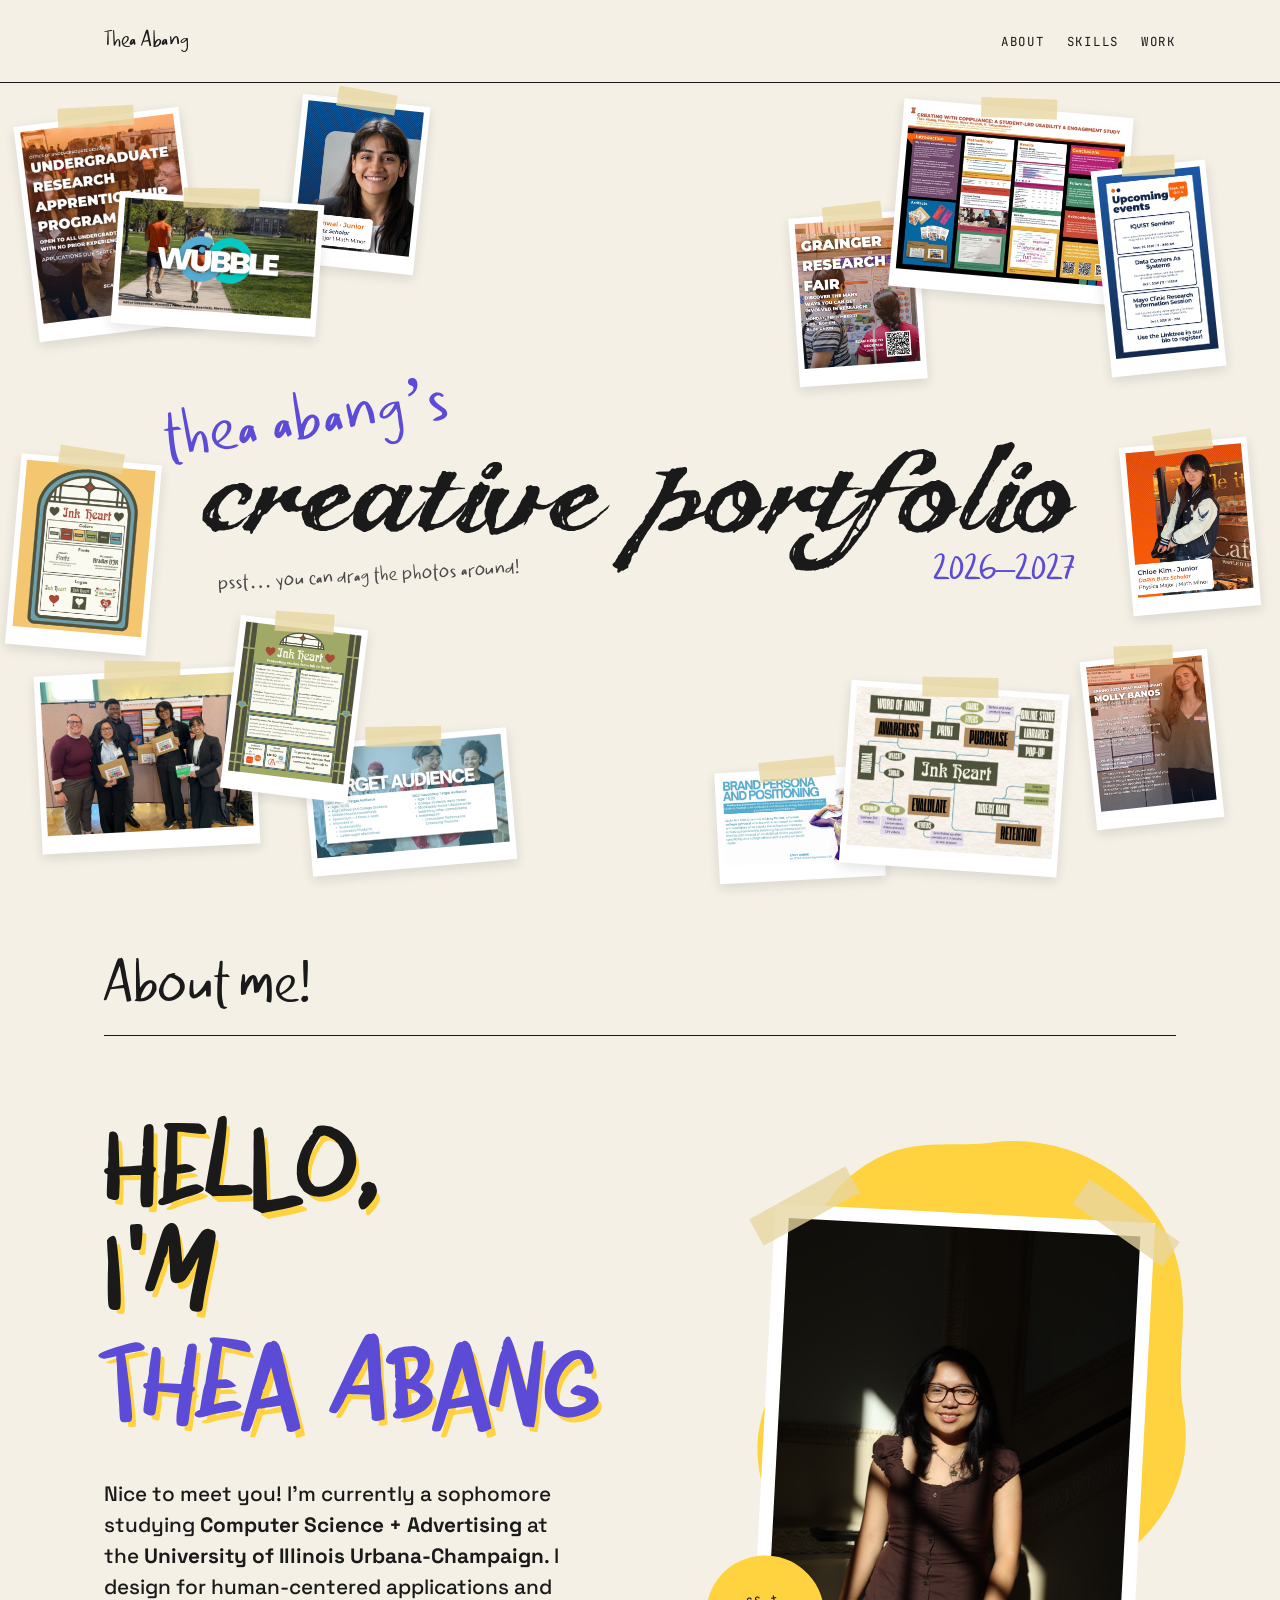
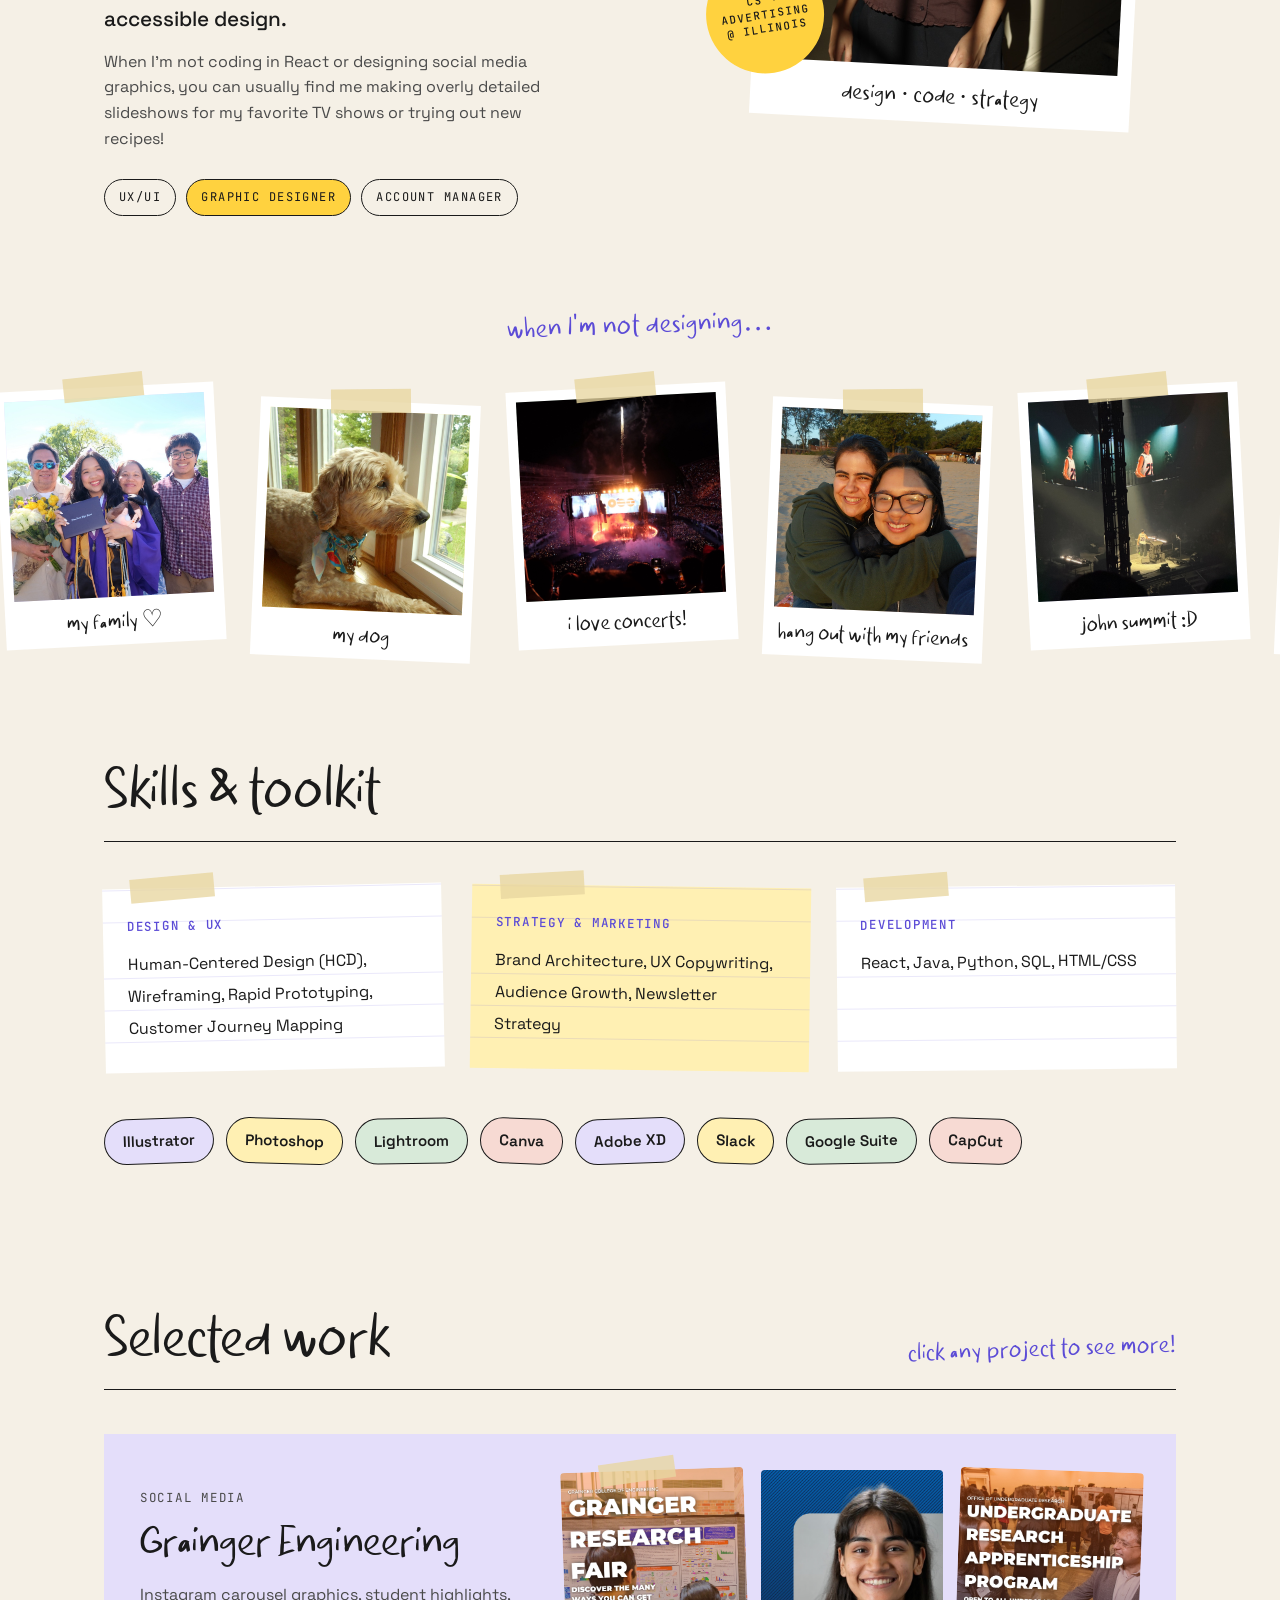
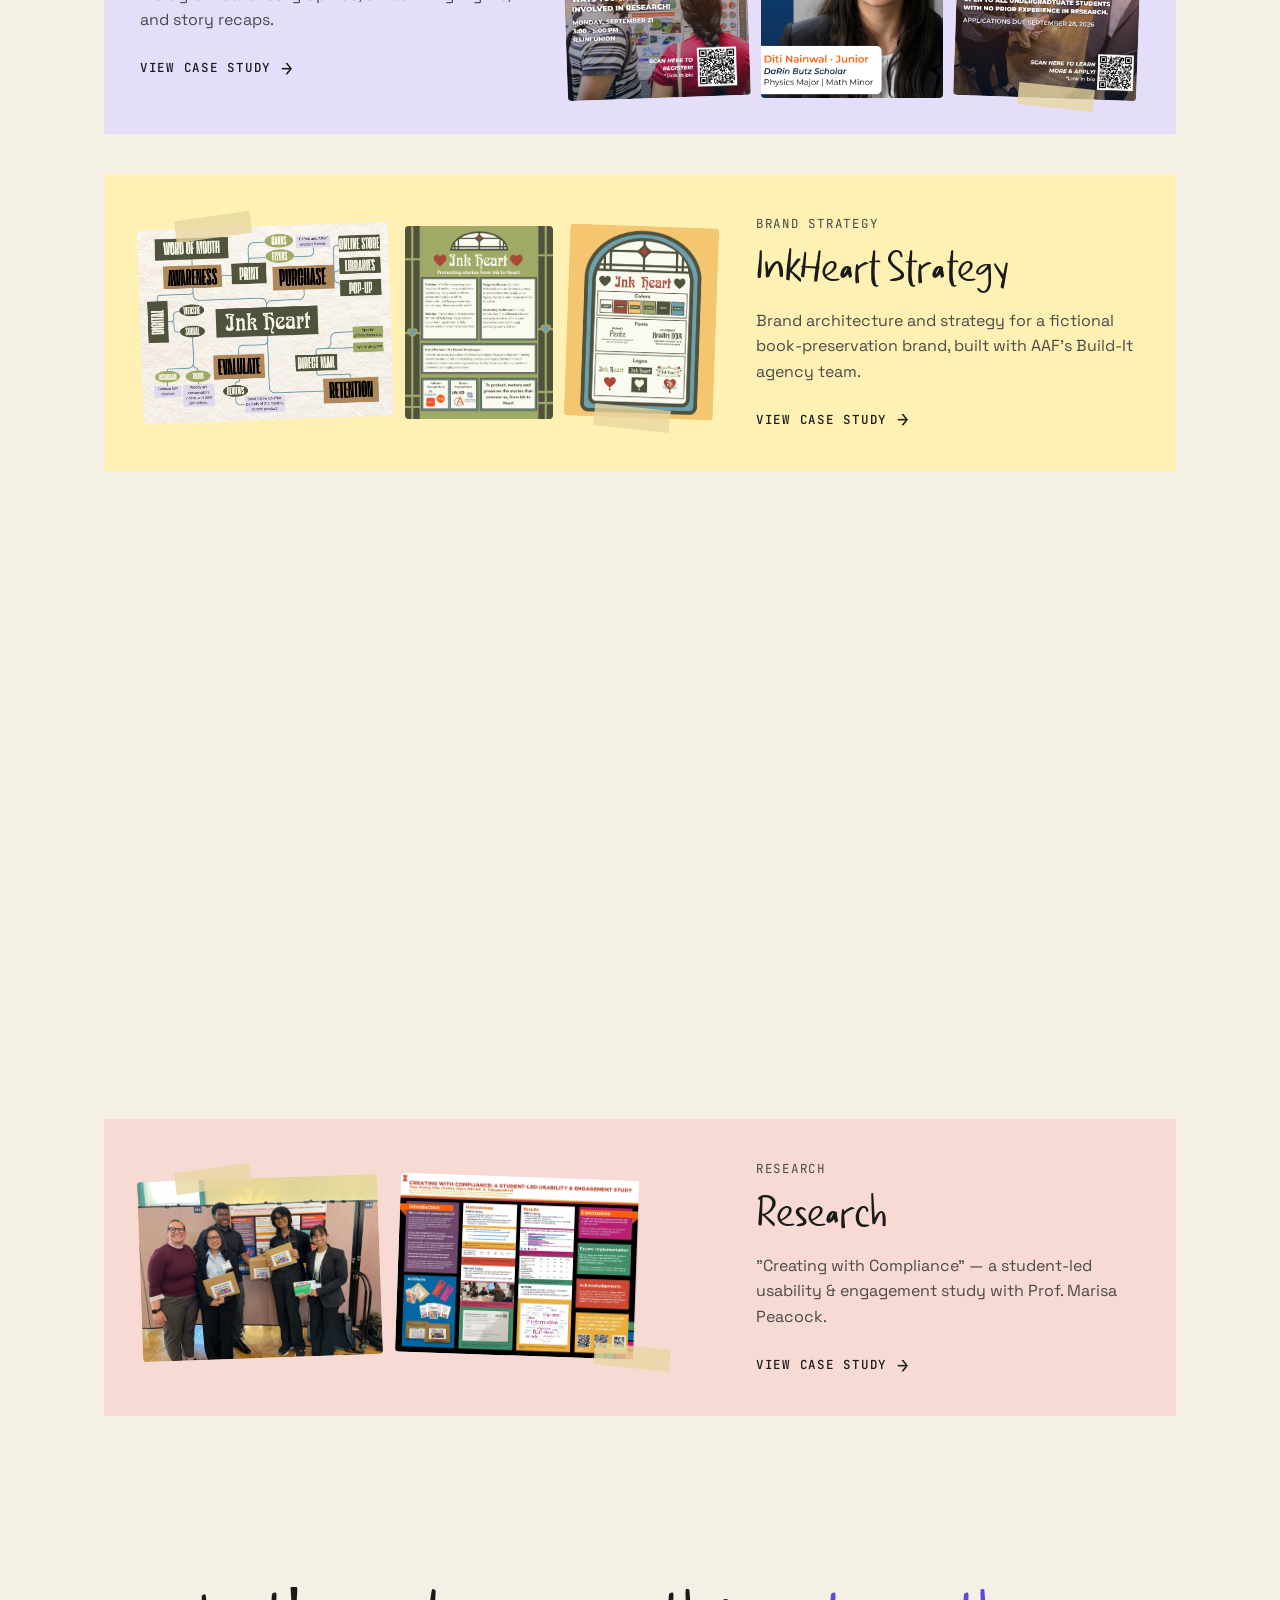
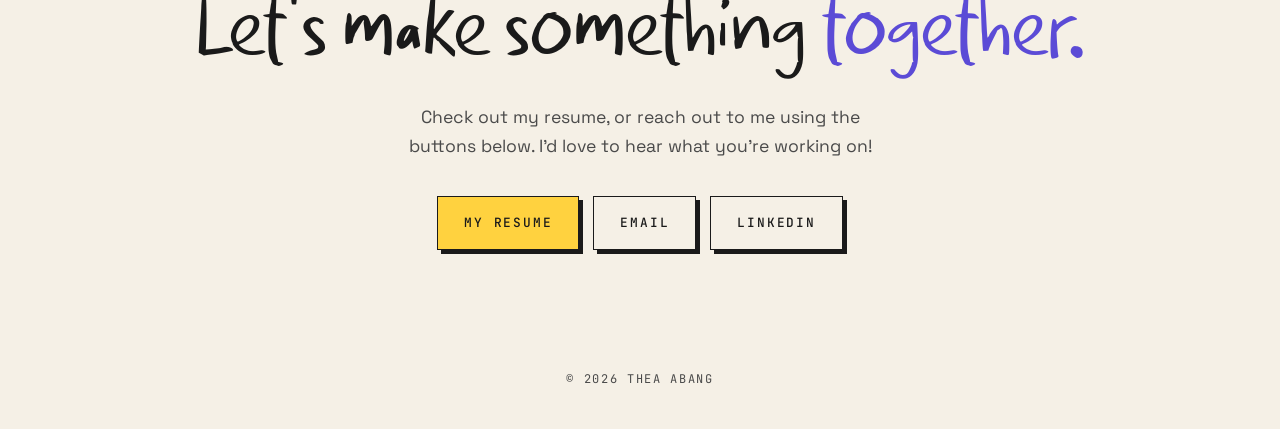
==== commit e8c21d3e: "Cleaned up website and changed copy for Grainger pages" ====
--- a/index.html
+++ b/index.html
@@ -17,7 +17,7 @@
 <meta name="twitter:card" content="summary_large_image">
 <link rel="preconnect" href="https://fonts.googleapis.com">
 <link rel="preconnect" href="https://fonts.gstatic.com" crossorigin>
-<link href="https://fonts.googleapis.com/css2?family=Caveat:wght@500;700&family=JetBrains+Mono:wght@400;500&family=Playfair+Display:ital,wght@0,700;0,900;1,700;1,900&family=Space+Grotesk:wght@400;500;600;700&display=swap" rel="stylesheet">
+<link href="https://fonts.googleapis.com/css2?family=JetBrains+Mono:wght@400;500&family=Space+Grotesk:wght@400;500;600;700&display=swap" rel="stylesheet">
 <style>
   :root{
     --accent:#5B4BD6; --accent2:#FFD23F; --ink:#1A1A1A;
@@ -25,265 +25,9 @@
   }
 </style>
 <link rel="stylesheet" href="style.css">
-<style>
-  /* page background
-     if i ever want a doodle pattern, save it as images/doodle-bg.png (2400x2400) and it'll tile.
-     no file = plain paper, which is fine too */
-  body{background:var(--paper) url("images/doodle-bg.png") 0 0/1200px auto repeat;}
-
-  /* intro: my work taped up in piles around the edges, title in the middle */
-  .intro{overflow:hidden;}
-  .cover{position:relative;display:grid;place-items:center;min-height:calc(100vh - 84px);min-height:calc(100svh - 84px);}
-  .work-wall{position:absolute;inset:0;z-index:1;} /* so photos always stay under the title, even when dragged */
-  /* each one gets a white border + tape, like the polaroids further down */
-  .work-tile{position:absolute;width:var(--w);background:#fff;padding:6px 6px 18px;transform:rotate(var(--r));
-    box-shadow:0 4px 12px rgba(26,26,26,.12);transition:transform .25s ease;}
-  .work-tile img{width:100%;height:auto;display:block;}
-  .work-tile.crop-left img{aspect-ratio:4/3;object-fit:cover;object-position:left center;} /* the poster has a blank strip on the right, this hides it */
-  .work-tile::before{content:"";position:absolute;top:-10px;left:50%;width:46%;max-width:76px;height:20px;
-    background:var(--tape);transform:translateX(-50%) rotate(-3deg);}
-  .work-tile:nth-child(even)::before{transform:translateX(-50%) rotate(4deg);}
-  /* secret "hi" hiding under the top-left photo hehe */
-  .peekaboo{position:absolute;left:4%;top:15%;z-index:0;font-family:var(--font-hand);font-size:clamp(1.6rem,3vw,2.6rem);
-    color:var(--accent);transform:rotate(-10deg);white-space:nowrap;}
-  /* the "psst" note under the title */
-  .cover-hint{justify-self:start;margin:-1.4em 0 0 .6em;font-family:var(--font-hand);font-size:clamp(1rem,1.8vw,1.4rem);
-    color:var(--ink-soft);transform:rotate(-3deg);}
-  /* draggable photos (the script is at the bottom) */
-  .work-tile{cursor:grab;touch-action:none;user-select:none;-webkit-user-select:none;}
-  .work-tile img{pointer-events:none;-webkit-user-drag:none;}
-  .work-tile:hover{transform:rotate(var(--r)) scale(1.03);}
-  .work-tile.dragging{cursor:grabbing;transform:rotate(0deg) scale(1.06);box-shadow:0 16px 30px rgba(26,26,26,.25);transition:none;}
-  @media (max-width:700px){
-    .work-tile.sm-hide{display:none;}
-    .cover-hint{margin-top:.4em;}
-    .peekaboo{left:9%;top:9%;}
-    .work-tile{--w:34% !important;}
-  }
-  .cover-text{position:relative;z-index:20;display:grid;justify-items:start;padding:24px;}
-  .cover-by{font-family:var(--font-hand);font-size:clamp(1.8rem,5.5vw,4.4rem);color:var(--accent);line-height:1;
-    transform:rotate(-8deg);margin:0 0 -.8em -.6em;}
-  .cover-title{font-family:var(--font-title);font-size:clamp(3rem,14vw,11.5rem);line-height:1.05;color:var(--ink);white-space:nowrap;}
-  .cover-year{justify-self:end;font-family:var(--font-hand);font-size:clamp(1.2rem,3vw,2.4rem);color:var(--accent);line-height:1;margin-top:-1em;}
-  /* the big "hello, i'm thea abang" */
-  .hero-hi{padding-block:56px 24px;}
-  .hi-panel{position:relative;padding-block:clamp(16px,3vw,40px);
-    display:grid;grid-template-columns:1.3fr 1fr;gap:40px;align-items:center;}
-  .hi-text{position:relative;z-index:2;--fs:clamp(3.4rem,9.4vw,7.8rem);}
-  .sr-only{position:absolute;width:1px;height:1px;overflow:hidden;clip:rect(0 0 0 0);white-space:nowrap;}
-  .cut{display:block;font-family:var(--font-display);font-weight:400;font-size:var(--fs);line-height:.92;text-transform:uppercase;color:var(--ink);
-    -webkit-text-stroke:.035em currentColor;text-shadow:.05em .06em 0 var(--accent2);} /* outline makes the letters chunkier, yellow shadow looks like a second layer of paper */
-  .cut .line{display:block;white-space:nowrap;}
-  .cut .name{color:var(--accent);}
-  /* tilt the letters a bit so it looks cut out and glued on */
-  .cut .ch{display:inline-block;transition:transform .2s ease;}
-  .cut .ch:nth-child(odd){transform:rotate(-6deg) translateY(.03em);}
-  .cut .ch:nth-child(3n){transform:rotate(7deg) translateY(-.05em);}
-  .cut .ch:nth-child(4n){transform:rotate(-3deg) translateY(.06em) scale(1.06);}
-  .cut .ch:nth-child(5n){transform:rotate(4deg) scale(.94);}
-  .cut .ch:hover{transform:rotate(-10deg) scale(1.12);}
-  .cut .sp{display:inline-block;width:.3em;}
-  /* she/her tag next to "i'm" */
-  .pronouns{position:absolute;top:calc(var(--fs) * 1.2);left:calc(var(--fs) * 1.75);margin:0;
-    font-family:var(--font-hand);font-size:clamp(1.3rem,2.4vw,1.8rem);line-height:1;color:var(--accent);
-    background:var(--lavender);border:1.5px solid var(--accent);border-radius:999px;padding:6px 16px 8px;transform:rotate(-6deg);}
-  .roles{display:flex;flex-wrap:wrap;gap:10px;margin-top:28px;}
-  .roles span{
-    font-family:var(--font-mono);font-size:.75rem;letter-spacing:.12em;text-transform:uppercase;
-    border:1.5px solid var(--ink);color:var(--ink);background:var(--paper);border-radius:999px;padding:8px 14px;
-  }
-  .roles span:nth-child(2){background:var(--accent2);}
-  .hi-blob{position:absolute;right:-2%;top:6%;width:min(46%,440px);height:auto;fill:var(--accent2);z-index:0;}
-  .hi-loops{position:absolute;right:40%;top:22px;width:120px;fill:none;stroke:var(--accent);stroke-width:5;stroke-linecap:round;z-index:1;transform:rotate(-8deg);}
-  .hi-star{position:absolute;left:44%;bottom:-30px;width:120px;fill:var(--lavender);z-index:1;transform:rotate(10deg);}
-  .hi-panel .polaroid{z-index:2;}
-  @media (max-width:860px){
-    .hi-panel{grid-template-columns:1fr;}
-    .hi-text{--fs:15vw;}
-    .pronouns{top:calc(var(--fs) * 1.15);left:calc(var(--fs) * 1.9);font-size:1.2rem;}
-    .hi-blob{width:80%;top:auto;bottom:4%;right:10%;}
-    .hi-loops{right:8%;top:16px;width:90px;}
-    .hi-star{left:auto;right:-20px;bottom:-40px;width:100px;}
-  }
-  @media (prefers-reduced-motion:reduce){.cut .ch:hover{transform:none;}}
-
-  .polaroid{position:relative;background:#fff;padding:14px 14px 56px;transform:rotate(3deg);max-width:380px;justify-self:center;width:100%;}
-  .polaroid img{width:100%;aspect-ratio:4/5;object-fit:cover;}
-  .polaroid figcaption{position:absolute;left:0;right:0;bottom:12px;text-align:center;font-family:var(--font-hand);font-size:1.6rem;line-height:1;}
-  .polaroid::before,.polaroid::after{content:"";position:absolute;width:110px;height:30px;background:var(--tape);z-index:2;}
-  .polaroid::before{top:-14px;left:-26px;transform:rotate(-32deg);}
-  .polaroid::after{top:-14px;right:-26px;transform:rotate(32deg);}
-
-  .sticker{
-    position:absolute;width:118px;height:118px;border-radius:50%;background:var(--accent2);color:var(--ink);
-    display:flex;align-items:center;justify-content:center;text-align:center;padding:12px;
-    font-family:var(--font-mono);font-size:.68rem;letter-spacing:.1em;text-transform:uppercase;font-weight:500;line-height:1.35;
-    transform:rotate(-12deg);z-index:3;
-  }
-  .polaroid .sticker{left:-48px;bottom:40px;}
-
-  /* life strip (the scrolling polaroids) */
-  .life{padding-block:24px 8px;overflow:hidden;}
-  .life-label{font-family:var(--font-hand);font-size:1.9rem;color:var(--accent);text-align:center;transform:rotate(-2deg);margin-bottom:8px;}
-  .life-strip{overflow-x:auto;scrollbar-width:none;padding-block:28px 36px;}
-  .life-strip::-webkit-scrollbar{display:none;}
-  .life-track{display:flex;gap:36px;width:max-content;padding-inline:24px;}
-  .life-strip.moving{overflow:hidden;}
-  .life-strip.moving .life-track{padding-inline:0;animation:drift 45s linear infinite;}
-  .life-strip.moving:hover .life-track{animation-play-state:paused;}
-  @keyframes drift{to{transform:translateX(calc(-50% - 18px));}}
-  .snap{position:relative;flex:0 0 auto;width:220px;background:#fff;padding:10px 10px 48px;transition:transform .3s ease;}
-  .snap:nth-child(odd){transform:rotate(-3deg);}
-  .snap:nth-child(even){transform:rotate(2.5deg) translateY(14px);}
-  .snap:hover{transform:rotate(0) scale(1.05);z-index:2;}
-  .snap::before{content:"";position:absolute;top:-12px;left:50%;width:80px;height:24px;background:var(--tape);transform:translateX(-50%) rotate(-3deg);z-index:2;}
-  .snap-img{position:relative;aspect-ratio:1;background:var(--lavender);}
-  .snap:nth-child(4n+2) .snap-img{background:var(--butter);}
-  .snap:nth-child(4n+3) .snap-img{background:var(--mint);}
-  .snap:nth-child(4n) .snap-img{background:var(--blush);}
-  .snap-img::after{ /* reminds me which file goes here until i add the photo */
-    content:"add " attr(data-file);position:absolute;inset:0;display:flex;align-items:center;justify-content:center;padding:12px;text-align:center;
-    font-family:var(--font-mono);font-size:.68rem;letter-spacing:.06em;color:var(--ink-soft);
-  }
-  .snap-img img{position:relative;z-index:1;width:100%;height:100%;object-fit:cover;}
-  .snap figcaption{position:absolute;left:0;right:0;bottom:10px;text-align:center;font-family:var(--font-hand);font-size:1.5rem;line-height:1;}
-  @media (max-width:480px){.snap{width:170px;}.snap figcaption{font-size:1.25rem;}}
-
-  /* section headers */
-  .sec-head{display:flex;align-items:baseline;gap:18px;margin-bottom:44px;flex-wrap:wrap;border-bottom:1.5px solid var(--ink);padding-bottom:16px;}
-  .sec-head .num{font-family:var(--font-mono);font-size:.8rem;letter-spacing:.14em;color:var(--ink-soft);}
-  .sec-head h2{margin:0;}
-  /* the little hand-drawn burst. to put one on a heading, paste <svg class="burst" aria-hidden="true"><use href="#burst"/></svg> inside it */
-  .has-burst{position:relative;padding-right:.2em;}
-  .burst{position:absolute;top:-.75em;right:-1.45em;width:1.5em;height:1.4em;overflow:visible;pointer-events:none;}
-
-  /* about */
-  .about-more .row{align-items:center;gap:64px;}
-  .about-more .lede{font-family:var(--font-body);font-weight:500;font-size:clamp(1.3rem,2.4vw,1.7rem);line-height:1.45;letter-spacing:-.01em;max-width:34ch;} /* regular font here so it's easy to read */
-  .about-more .lede mark{background:linear-gradient(transparent 55%,var(--accent2) 55%);color:inherit;padding:0 2px;}
-  .about-more .text p + p{margin-top:20px;font-size:1.05rem;color:var(--ink-soft);max-width:56ch;}
-  .about-more .polaroid{transform:rotate(-3deg);max-width:300px;flex:0 0 auto;margin-inline:auto;}
-  .about-more .polaroid img{aspect-ratio:5/6;}
-
-  /* skills */
-  .skill-cards{display:grid;grid-template-columns:repeat(3,1fr);gap:28px;}
-  .skill-card{background:#fff;padding:28px 24px;position:relative;
-    background-image:repeating-linear-gradient(transparent 0 31px,rgba(91,75,214,.13) 31px 32px);background-position:0 58px;}
-  .skill-card:nth-child(1){transform:rotate(-1.2deg);}
-  .skill-card:nth-child(2){transform:rotate(.8deg);background-color:var(--butter);}
-  .skill-card:nth-child(3){transform:rotate(-.6deg);}
-  .skill-card::before{content:"";position:absolute;top:-12px;left:28px;width:84px;height:24px;background:var(--tape);transform:rotate(-4deg);}
-  .skill-card h3{font-family:var(--font-mono);font-size:.78rem;letter-spacing:.14em;text-transform:uppercase;font-weight:500;color:var(--accent);margin-bottom:12px;}
-  .skill-card p{line-height:2;}
-  .tools{display:flex;flex-wrap:wrap;gap:12px;margin-top:48px;}
-  .tools span{
-    font-weight:600;font-size:.95rem;padding:10px 18px;border-radius:999px;border:1.5px solid var(--ink);background:#fff;
-    transition:transform .2s ease;
-  }
-  .tools span:nth-child(4n+1){background:var(--lavender);transform:rotate(-2deg);}
-  .tools span:nth-child(4n+2){background:var(--butter);transform:rotate(1.5deg);}
-  .tools span:nth-child(4n+3){background:var(--mint);transform:rotate(-1deg);}
-  .tools span:nth-child(4n){background:var(--blush);transform:rotate(2deg);}
-  .tools span:hover{transform:rotate(0) translateY(-3px);}
-
-  /* work */
-  .hint{font-family:var(--font-hand);font-size:1.7rem;color:var(--accent);transform:rotate(-2deg);margin-left:auto;}
-  .projects{display:grid;gap:40px;}
-  .project{
-    display:grid;grid-template-columns:1fr 1.5fr;gap:40px;align-items:center;
-    padding:36px;text-decoration:none;color:var(--ink);position:relative;
-    transition:transform .3s ease;
-  }
-  .project:nth-child(1){background:var(--lavender);}
-  .project:nth-child(2){background:var(--butter);}
-  .project:nth-child(3){background:var(--mint);}
-  .project:nth-child(4){background:var(--blush);}
-  .project:nth-child(even){grid-template-columns:1.5fr 1fr;}
-  .project:nth-child(even) .project-text{order:2;}
-  .project:hover{transform:rotate(-.6deg) translateY(-4px);}
-  .project:nth-child(even):hover{transform:rotate(.6deg) translateY(-4px);}
-  .project:focus-visible{outline:3px solid var(--ink);outline-offset:6px;}
-  .project .num{font-family:var(--font-mono);font-size:.78rem;letter-spacing:.14em;text-transform:uppercase;color:var(--ink-soft);}
-  .project h3{font-family:var(--font-display);font-style:italic;font-weight:900;font-size:clamp(2rem,4vw,3rem);line-height:1;letter-spacing:-.02em;margin:10px 0 14px;}
-  .project p{color:var(--ink-soft);max-width:44ch;}
-  .project .go{display:inline-flex;align-items:center;gap:10px;margin-top:20px;font-family:var(--font-mono);font-size:.78rem;letter-spacing:.14em;text-transform:uppercase;font-weight:500;}
-  .project .go::after{content:"→";font-size:1.2rem;transition:transform .2s ease;}
-  .project:hover .go::after{transform:translateX(6px);}
-  /* the preview pics on each project card */
-  .stack{display:grid;grid-template-columns:repeat(3,1fr);gap:14px;position:relative;}
-  .stack img{width:100%;aspect-ratio:1;object-fit:cover;border-radius:4px;}
-  .stack img:nth-child(1){transform:rotate(-2deg);}
-  .stack img:nth-child(3){transform:rotate(2deg);}
-  .stack::before,.stack::after{content:"";position:absolute;width:76px;height:22px;background:var(--tape);z-index:2;}
-  .stack::before{top:-10px;left:6%;transform:rotate(-8deg);}
-  .stack::after{bottom:-10px;right:8%;transform:rotate(6deg);}
-  /* "fit" = pics keep their real shape instead of getting squished into squares.
-     match the column widths to the pics (wider pic = bigger number) */
-  .stack.fit{align-items:center;}
-  .stack.fit img{aspect-ratio:auto;height:auto;}
-  .stack.duo{grid-template-columns:4fr 5.3fr;gap:18px;}
-  .stack.duo img:nth-child(2){transform:rotate(2deg);}
-  /* one big pic on top, two underneath (good for wide slides) */
-  .stack.feature{grid-template-columns:1fr 1fr;}
-  .stack.feature img:first-child{grid-column:1/-1;}
-
-  /* contact */
-  .cta{text-align:center;padding-block:100px 80px;}
-  .cta h2{font-family:var(--font-display);font-weight:900;font-size:clamp(2.6rem,8vw,6rem);line-height:.95;letter-spacing:-.03em;}
-  .cta h2 em{color:var(--accent);}
-  .cta p{margin:24px auto 0;max-width:46ch;font-size:1.1rem;color:var(--ink-soft);}
-  .cta-links{display:flex;justify-content:center;flex-wrap:wrap;gap:14px;margin-top:36px;}
-  .btn{
-    display:inline-block;text-decoration:none;font-family:var(--font-mono);font-size:.8rem;letter-spacing:.14em;text-transform:uppercase;font-weight:500;
-    padding:16px 26px;border:1.5px solid var(--ink);color:var(--ink);background:var(--paper);
-    box-shadow:4px 4px 0 var(--ink);transition:transform .15s ease,box-shadow .15s ease;
-  }
-  .btn.primary{background:var(--accent2);}
-  .btn:hover{transform:translate(-2px,-2px);box-shadow:6px 6px 0 var(--ink);}
-  .btn:active{transform:translate(2px,2px);box-shadow:2px 2px 0 var(--ink);}
-
-  /* phone stuff */
-  @media (max-width:860px){
-    .skill-cards{grid-template-columns:1fr;gap:36px;}
-    .project,.project:nth-child(even){grid-template-columns:1fr;padding:28px 22px;gap:28px;}
-    .project:nth-child(even) .project-text{order:0;}
-    .hint{margin-left:0;}
-  }
-  @media (max-width:480px){
-    nav.site a{margin-left:14px;}
-    .polaroid .sticker{width:96px;height:96px;left:-20px;font-size:.6rem;}
-    .about-more .polaroid{max-width:240px;}
-    .stack{gap:8px;}
-  }
-</style>
 </head>
 <body>
 
-<!-- my doodle drawings, saved once here and reused all over the page -->
-<svg width="0" height="0" style="position:absolute" aria-hidden="true" focusable="false">
-  <defs>
-    <pattern id="hatch" width="3.6" height="3.6" patternUnits="userSpaceOnUse" patternTransform="rotate(40)">
-      <line x1="0" y1="0" x2="0" y2="3.6" style="stroke:var(--accent);stroke-width:2.6"/>
-    </pattern>
-    <filter id="crayon" x="-10%" y="-10%" width="120%" height="120%">
-      <feTurbulence type="fractalNoise" baseFrequency="0.8" numOctaves="2" result="noise"/>
-      <feDisplacementMap in="SourceGraphic" in2="noise" scale="3"/>
-    </filter>
-    <symbol id="burst" viewBox="0 0 120 110">
-      <g fill="url(#hatch)" filter="url(#crayon)">
-        <polygon points="12,82 26,0 50,6"/>
-        <polygon points="26,92 88,16 110,40"/>
-        <polygon points="32,106 118,76 120,104"/>
-      </g>
-    </symbol>
-    <symbol id="d-heart" viewBox="0 0 60 54"><path d="M30 50C10 36 3 24 6 14 9 4 22 2 30 14 38 2 51 4 54 14 57 24 50 36 30 50Z"/></symbol>
-    <symbol id="d-squiggle" viewBox="0 0 120 30"><path d="M3 18C15 2 25 2 33 16S52 30 61 15 81 1 90 15 109 28 117 10"/></symbol>
-    <symbol id="d-swirl" viewBox="0 0 60 60"><path d="M30 30c0-4 6-4 6 0 0 7-12 7-12 0 0-11 18-11 18 0 0 14-24 14-24 0 0-18 30-18 30 0"/></symbol>
-    <symbol id="d-sparkle" viewBox="0 0 60 60"><path d="M30 4C32 22 38 28 56 30 38 32 32 38 30 56 28 38 22 32 4 30 22 28 28 22 30 4Z" style="fill:currentColor;stroke:none"/></symbol>
-    <symbol id="d-arrow" viewBox="0 0 100 60"><path d="M4 8C30 4 60 14 74 44M62 40l12 6 4-14"/></symbol>
-    <symbol id="d-loop" viewBox="0 0 100 40"><path d="M4 30C20 30 22 6 34 8S38 34 50 30 58 6 70 8 72 34 96 26"/></symbol>
-  </defs>
-</svg>
 
 <nav class="site"><div class="wrap">
   <strong>Thea Abang</strong>
@@ -323,12 +67,10 @@
 
 <header id="about" class="hero-hi">
   <div class="wrap">
-    <div class="sec-head reveal"><span class="num">01</span><h2 class="script has-burst">About me!<svg class="burst" aria-hidden="true"><use href="#burst"/></svg></h2></div>
+    <div class="sec-head reveal"><h2 class="script">About me!</h2></div>
     <div class="hi-panel">
-      <!-- fun shapes: yellow blob behind my photo, squiggle, starburst -->
+      <!-- yellow blob behind my photo -->
       <svg class="hi-blob" viewBox="0 0 400 420" aria-hidden="true"><path d="M214 14c62-8 132 24 160 86 26 58 4 104 14 160 10 58-22 120-86 146-62 26-118-6-178-2-60 4-112-30-122-92-10-60 30-92 34-150 4-64 28-118 88-140 30-10 60-4 90-8Z"/></svg>
-      <svg class="hi-loops" viewBox="0 0 100 40" aria-hidden="true"><use href="#d-loop"/></svg>
-      <svg class="hi-star" viewBox="0 0 200 200" aria-hidden="true"><path d="M100 4l14 58 44-40-18 58 56-6-46 34 48 32-58-4 16 58-44-40-12 58-14-58-46 38 20-56-58 2 48-32-46-36 58 8-16-58 44 40Z"/></svg>
 
       <div class="hi-text">
         <h1>
@@ -339,6 +81,10 @@
             <span class="line name"><span class="ch">t</span><span class="ch">h</span><span class="ch">e</span><span class="ch">a</span><span class="sp"> </span><span class="ch">a</span><span class="ch">b</span><span class="ch">a</span><span class="ch">n</span><span class="ch">g</span></span>
           </span>
         </h1>
+        <div class="hi-bio">
+          <p>Nice to meet you! I&rsquo;m currently a sophomore studying <strong>Computer Science + Advertising</strong> at the <strong>University of Illinois Urbana-Champaign</strong>. I design for human-centered applications and accessible design.</p>
+          <p>When I&rsquo;m not coding in React or designing social media graphics, you can usually find me making overly detailed slideshows for my favorite TV shows or trying out new recipes!</p>
+        </div>
         <div class="roles">
           <span>UX/UI</span><span>Graphic Designer</span><span>Account Manager</span>
         </div>
@@ -353,24 +99,8 @@
   </div>
 </header>
 
-<section class="wrap about-more">
-  <svg class="doodle yellow" style="top:38%;left:-1%;width:42px;--tilt:-10deg" aria-hidden="true"><use href="#d-heart"/></svg>
-  <span class="doodle sm hide-sm" style="bottom:40px;left:44%;" aria-hidden="true">✦</span>
-  <svg class="doodle hide-sm" style="bottom:10%;right:2%;width:60px" aria-hidden="true"><use href="#d-swirl"/></svg>
-  <div class="row reveal">
-    <figure class="polaroid">
-      <img src="images/about-me.jpg" alt="Thea Abang portrait">
-      <figcaption>that's me!</figcaption>
-    </figure>
-    <div class="text">
-      <p class="lede">I study <strong>CS + Advertising</strong> at the <strong>University of Illinois</strong>, bridging the gap between <mark>code, accessible design, and human-centered strategy</mark>.</p>
-      <p>When I'm not coding in React or designing social media graphics, you can usually find me making overly detailed slideshows for my favorite TV shows or trying out new recipes!</p>
-    </div>
-  </div>
-</section>
 
 <section class="life" aria-label="Life outside of work">
-  <span class="doodle yellow twinkle" style="top:4px;left:calc(50% + 190px);" aria-hidden="true">✶</span>
   <p class="life-label">when I'm not designing&hellip;</p>
   <div class="life-strip">
     <div class="life-track">
@@ -385,9 +115,7 @@
 </section>
 
 <section id="skills" class="wrap">
-  <svg class="doodle yellow twinkle" style="top:40px;right:4%;width:48px" aria-hidden="true"><use href="#d-sparkle"/></svg>
-  <svg class="doodle hide-sm" style="bottom:30px;right:10%;width:100px;--tilt:-6deg" aria-hidden="true"><use href="#d-loop"/></svg>
-  <div class="sec-head reveal"><span class="num">02</span><h2 class="script">Skills &amp; toolkit</h2></div>
+  <div class="sec-head reveal"><h2 class="script">Skills &amp; toolkit</h2></div>
   <div class="skill-cards reveal">
     <div class="skill-card">
       <h3>Design &amp; UX</h3>
@@ -409,13 +137,11 @@
 </section>
 
 <section id="work" class="wrap">
-  <span class="doodle sm" style="top:60px;left:46%;" aria-hidden="true">✷</span>
-  <svg class="doodle yellow hide-sm" style="bottom:40px;left:-1%;width:50px;--tilt:14deg" aria-hidden="true"><use href="#d-heart"/></svg>
-  <div class="sec-head reveal"><span class="num">03</span><h2 class="script">Selected work</h2><p class="hint">click any project to see more!</p></div>
+  <div class="sec-head reveal"><h2 class="script">Selected work</h2><p class="hint">click any project to see more!</p></div>
   <div class="projects">
     <a class="project reveal" href="grainger.html">
       <div class="project-text">
-        <span class="num">No. 01 &mdash; Social media</span>
+        <span class="num">Social media</span>
         <h3>Grainger Engineering</h3>
         <p>Instagram carousel graphics, student highlights, and story recaps.</p>
         <span class="go">View case study</span>
@@ -428,7 +154,7 @@
     </a>
     <a class="project reveal" href="inkheart.html">
       <div class="project-text">
-        <span class="num">No. 02 &mdash; Brand strategy</span>
+        <span class="num">Brand strategy</span>
         <h3>InkHeart Strategy</h3>
         <p>Brand architecture and strategy for a fictional book-preservation brand, built with AAF's Build-It agency team.</p>
         <span class="go">View case study</span>
@@ -441,7 +167,7 @@
     </a>
     <a class="project reveal" href="coursework.html">
       <div class="project-text">
-        <span class="num">No. 03 &mdash; Class projects</span>
+        <span class="num">Class projects</span>
         <h3>Coursework</h3>
         <p>Selected class projects from Computer Science and Advertising coursework.</p>
         <span class="go">View case study</span>
@@ -454,7 +180,7 @@
     </a>
     <a class="project reveal" href="research.html">
       <div class="project-text">
-        <span class="num">No. 04 &mdash; Research</span>
+        <span class="num">Research</span>
         <h3>Research</h3>
         <p>"Creating with Compliance" &mdash; a student-led usability &amp; engagement study with Prof. Marisa Peacock.</p>
         <span class="go">View case study</span>
@@ -468,10 +194,6 @@
 </section>
 
 <section class="cta wrap reveal">
-  <svg class="doodle yellow twinkle" style="top:70px;left:10%;width:52px" aria-hidden="true"><use href="#d-sparkle"/></svg>
-  <span class="doodle lg twinkle" style="top:36px;right:6%;--tilt:15deg" aria-hidden="true">✶</span>
-  <svg class="doodle hide-sm" style="bottom:70px;left:16%;width:56px;--tilt:-8deg" aria-hidden="true"><use href="#d-swirl"/></svg>
-  <svg class="doodle hide-sm" style="bottom:90px;right:16%;width:44px;--tilt:10deg" aria-hidden="true"><use href="#d-heart"/></svg>
   <h2>Let's make something <em>together.</em></h2>
   <p>Check out my resume, or reach out to me using the buttons below. I'd love to hear what you're working on!</p>
   <div class="cta-links">
@@ -481,7 +203,7 @@
   </div>
 </section>
 
-<footer>&copy; 2026 Thea Abang &nbsp;✶&nbsp; Made with care</footer>
+<footer>&copy; 2026 Thea Abang</footer>
 
 <script>
   // lets people drag the intro photos around. whatever you grab goes on top. refreshing puts them back
--- a/style.css
+++ b/style.css
@@ -12,11 +12,11 @@
   --ink:#1A1A1A;
   --ink-soft:#4A4A4A;
   --tape:rgba(232,214,160,.78);
-  --font-title:"The Dreamer","Playfair Display",Georgia,serif;  /* only for the big "creative portfolio" title. the free version turns numbers into logo stamps, so no digits! */
-  --font-display:"Qafenough","Playfair Display",Georgia,serif;
+  --font-title:"The Dreamer",Georgia,serif;  /* only for the big "creative portfolio" title. the free version turns numbers into logo stamps, so no digits! */
+  --font-display:"Qafenough","Segoe Print",cursive;
   --font-body:"Space Grotesk",system-ui,-apple-system,sans-serif;
   --font-mono:"JetBrains Mono",ui-monospace,Menlo,monospace;
-  --font-hand:"Qafenough","Caveat","Segoe Print",cursive;
+  --font-hand:"Qafenough","Segoe Print",cursive;
 }
 
 html{scroll-behavior:smooth;}
@@ -30,12 +30,6 @@
   font-synthesis:none; /* my fonts don't come in bold or italic, so stop the browser from faking it */
   position:relative;
 }
-/* subtle paper texture over everything */
-body::before{
-  content:"";position:fixed;inset:0;pointer-events:none;z-index:100;
-  background-image:url("images/paper-texture.png");background-size:400px;
-  opacity:.18;mix-blend-mode:multiply;
-}
 img{max-width:100%;display:block;}
 .script{font-family:var(--font-display);font-style:italic;font-weight:700;}
 .wrap{max-width:1120px;margin:0 auto;padding-inline:24px;}
@@ -44,7 +38,7 @@
 ::selection{background:var(--accent2,#FFD23F);color:var(--ink);}
 
 /* little typewriter labels (dates, tags, tiny headings) */
-.label,.eyebrow{
+.label{
   font-family:var(--font-mono);font-size:.75rem;letter-spacing:.14em;text-transform:uppercase;font-weight:500;
 }
 
@@ -136,19 +130,6 @@
 /* ---------- footer ---------- */
 footer{padding:40px 0;text-align:center;color:var(--ink-soft);font-family:var(--font-mono);font-size:.75rem;letter-spacing:.14em;text-transform:uppercase;}
 
-/* ---------- quote + q&a cards ---------- */
-.testimonials{display:grid;grid-template-columns:repeat(2,1fr);gap:28px;}
-.testimonial-card{background:var(--accent,#13294B);color:#fff;padding:22px;}
-.testimonial-card .avatar{aspect-ratio:1;background:#2c4a7c;margin-bottom:14px;}
-.testimonial-card h4{font-size:1rem;}
-.testimonial-card .role{color:var(--accent2,#E84A27);font-size:.85rem;font-weight:600;}
-.testimonial-card .major{font-size:.8rem;opacity:.8;margin-bottom:14px;}
-.testimonial-card .qa{background:var(--paper);color:var(--ink);padding:12px 14px;margin-top:10px;font-size:.88rem;line-height:1.5;}
-.testimonial-card .qa b{color:var(--accent2,#E84A27);display:block;margin-bottom:4px;}
-.pull-quote{background:var(--accent2,#E84A27);color:#fff;padding:28px;font-family:var(--font-display);font-style:italic;font-weight:700;font-size:1.4rem;line-height:1.3;margin-top:10px;}
-.pull-quote .label{display:block;font-family:var(--font-mono);font-style:normal;font-weight:400;font-size:.75rem;opacity:.85;margin-bottom:10px;}
-@media (max-width:700px){.testimonials{grid-template-columns:1fr;}}
-
 /* ---------- class info card (coursework page) ---------- */
 .exp-block{display:grid;gap:0;border-top:1.5px solid var(--ink);}
 .exp-card{display:flex;gap:24px;padding:24px 0;border-bottom:1.5px solid var(--ink);flex-wrap:wrap;}
@@ -157,22 +138,6 @@
 .exp-card h4{font-family:var(--font-hand);font-style:italic;font-size:1.4rem;line-height:1.2;}
 .exp-card .org{color:var(--accent,#6B5CE0);font-weight:600;font-size:.9rem;margin-bottom:6px;}
 .exp-card p{font-size:.95rem;color:var(--ink-soft);}
-
-/* ---------- brand board (inkheart page) ---------- */
-.brand-card{background:var(--accent,#5C6E3F);color:#fff;padding:24px;line-height:1.6;}
-.brand-card b{display:block;margin-bottom:2px;}
-.brand-card .block{margin-bottom:14px;}
-.swatches{display:flex;gap:8px;margin:10px 0;}
-.swatches span{width:30px;height:30px;border-radius:50%;display:inline-block;}
-
-/* ---------- paper texture on banners + footers ---------- */
-.texture{position:relative;}
-.texture::after{
-  content:"";position:absolute;inset:0;pointer-events:none;z-index:1;
-  background-image:url("images/paper-texture.png");background-size:400px;
-  opacity:.22;mix-blend-mode:multiply;
-}
-footer.texture .wrap{position:relative;z-index:2;}
 
 /* ---------- fade things in as you scroll (only runs if javascript is on) ---------- */
 .js .reveal{opacity:0;transform:translateY(24px);transition:opacity .6s ease,transform .6s ease;}
@@ -229,29 +194,9 @@
   .cs-trio{grid-template-columns:1fr;max-width:420px;margin-inline:auto;}
 }
 
-/* ---------- doodles ----------
-   little stars, hearts and squiggles that float behind stuff. just for fun!
-   give anything class="doodle" and nudge it with top/left/right/bottom, like:
-   <span class="doodle" style="top:20px;right:8%">✶</span>
-   <svg class="doodle" style="top:0;left:2%;width:60px"><use href="#d-heart"/></svg>
-   <img class="doodle" src="images/my-doodle.png" alt="" style="bottom:10%;right:4%;width:90px">  */
 html,body{overflow-x:clip;}
 section,header{position:relative;}
-section > :not(.doodle),header > :not(.doodle){position:relative;z-index:1;}
-.doodle{
-  position:absolute;z-index:0;pointer-events:none;user-select:none;
-  color:var(--accent,#5B4BD6);font-size:2.2rem;line-height:1;
-  --tilt:0deg;transform:rotate(var(--tilt));
-}
-svg.doodle{width:56px;height:auto;overflow:visible;fill:none;stroke:currentColor;stroke-width:3;stroke-linecap:round;stroke-linejoin:round;}
-img.doodle{width:80px;height:auto;}
-.doodle.yellow{color:var(--accent2,#FFD23F);}
-.doodle.ink{color:var(--ink);}
-.doodle.sm{font-size:1.4rem;}
-.doodle.lg{font-size:3.2rem;}
-.doodle.twinkle{animation:twinkle 3.2s ease-in-out infinite;}
-@keyframes twinkle{50%{transform:rotate(var(--tilt)) scale(.75);opacity:.6;}}
-@media (max-width:600px){.doodle{font-size:1.5rem;}svg.doodle,img.doodle{width:40px;}.doodle.hide-sm{display:none;}}
+section > *,header > *{position:relative;z-index:1;}
 
 /* ---------- big numbers (grainger insights) ---------- */
 .stats-note{font-family:var(--font-mono);font-size:.75rem;letter-spacing:.14em;text-transform:uppercase;color:var(--ink-soft);margin:-10px 0 24px;}
@@ -271,3 +216,214 @@
   .stat:nth-child(3){border-left:none;}
   .stat:nth-child(n+3){border-top:1.5px solid var(--ink);}
 }
+
+/* ==========================================================
+   homepage only (index.html). these used to live inside index.html
+   ========================================================== */
+
+/* intro: my work taped up in piles around the edges, title in the middle */
+.intro{overflow:hidden;}
+.cover{position:relative;display:grid;place-items:center;min-height:calc(100vh - 84px);min-height:calc(100svh - 84px);}
+.work-wall{position:absolute;inset:0;z-index:1;} /* so photos always stay under the title, even when dragged */
+/* each one gets a white border + tape, like the polaroids further down */
+.work-tile{position:absolute;width:var(--w);background:#fff;padding:6px 6px 18px;transform:rotate(var(--r));
+  box-shadow:0 4px 12px rgba(26,26,26,.12);transition:transform .25s ease;}
+.work-tile img{width:100%;height:auto;display:block;}
+.work-tile.crop-left img{aspect-ratio:4/3;object-fit:cover;object-position:left center;} /* the poster has a blank strip on the right, this hides it */
+.work-tile::before{content:"";position:absolute;top:-10px;left:50%;width:46%;max-width:76px;height:20px;
+  background:var(--tape);transform:translateX(-50%) rotate(-3deg);}
+.work-tile:nth-child(even)::before{transform:translateX(-50%) rotate(4deg);}
+/* secret "hi" hiding under the top-left photo hehe */
+.peekaboo{position:absolute;left:4%;top:15%;z-index:0;font-family:var(--font-hand);font-size:clamp(1.6rem,3vw,2.6rem);
+  color:var(--accent);transform:rotate(-10deg);white-space:nowrap;}
+/* the "psst" note under the title */
+.cover-hint{justify-self:start;margin:-1.4em 0 0 .6em;font-family:var(--font-hand);font-size:clamp(1rem,1.8vw,1.4rem);
+  color:var(--ink-soft);transform:rotate(-3deg);}
+/* draggable photos (the script is at the bottom) */
+.work-tile{cursor:grab;touch-action:none;user-select:none;-webkit-user-select:none;}
+.work-tile img{pointer-events:none;-webkit-user-drag:none;}
+.work-tile:hover{transform:rotate(var(--r)) scale(1.03);}
+.work-tile.dragging{cursor:grabbing;transform:rotate(0deg) scale(1.06);box-shadow:0 16px 30px rgba(26,26,26,.25);transition:none;}
+@media (max-width:700px){
+  .work-tile.sm-hide{display:none;}
+  .cover-hint{margin-top:.4em;}
+  .peekaboo{left:9%;top:9%;}
+  .work-tile{--w:34% !important;}
+}
+.cover-text{position:relative;z-index:20;display:grid;justify-items:start;padding:24px;}
+.cover-by{font-family:var(--font-hand);font-size:clamp(1.8rem,5.5vw,4.4rem);color:var(--accent);line-height:1;
+  transform:rotate(-8deg);margin:0 0 -.8em -.6em;}
+.cover-title{font-family:var(--font-title);font-size:clamp(3rem,14vw,11.5rem);line-height:1.05;color:var(--ink);white-space:nowrap;}
+.cover-year{justify-self:end;font-family:var(--font-hand);font-size:clamp(1.2rem,3vw,2.4rem);color:var(--accent);line-height:1;margin-top:-1em;}
+/* the big "hello, i'm thea abang" */
+.hero-hi{padding-block:56px 24px;}
+.hi-panel{position:relative;padding-block:clamp(16px,3vw,40px);
+  display:grid;grid-template-columns:1.3fr 1fr;gap:40px;align-items:center;}
+.hi-text{position:relative;z-index:2;--fs:clamp(3.4rem,9.4vw,7.8rem);}
+.sr-only{position:absolute;width:1px;height:1px;overflow:hidden;clip:rect(0 0 0 0);white-space:nowrap;}
+.cut{display:block;font-family:var(--font-display);font-weight:400;font-size:var(--fs);line-height:.92;text-transform:uppercase;color:var(--ink);
+  -webkit-text-stroke:.035em currentColor;text-shadow:.05em .06em 0 var(--accent2);} /* outline makes the letters chunkier, yellow shadow looks like a second layer of paper */
+.cut .line{display:block;white-space:nowrap;}
+.cut .name{color:var(--accent);}
+/* tilt the letters a bit so it looks cut out and glued on */
+.cut .ch{display:inline-block;transition:transform .2s ease;}
+.cut .ch:nth-child(odd){transform:rotate(-6deg) translateY(.03em);}
+.cut .ch:nth-child(3n){transform:rotate(7deg) translateY(-.05em);}
+.cut .ch:nth-child(4n){transform:rotate(-3deg) translateY(.06em) scale(1.06);}
+.cut .ch:nth-child(5n){transform:rotate(4deg) scale(.94);}
+.cut .ch:hover{transform:rotate(-10deg) scale(1.12);}
+.cut .sp{display:inline-block;width:.3em;}
+/* the little bio under "hello, i'm thea abang" */
+.hi-bio{margin-top:28px;max-width:46ch;display:grid;gap:14px;}
+.hi-bio p:first-child{font-size:clamp(1.1rem,1.8vw,1.3rem);font-weight:500;line-height:1.5;}
+.hi-bio p + p{color:var(--ink-soft);}
+.roles{display:flex;flex-wrap:wrap;gap:10px;margin-top:28px;}
+.roles span{
+  font-family:var(--font-mono);font-size:.75rem;letter-spacing:.12em;text-transform:uppercase;
+  border:1.5px solid var(--ink);color:var(--ink);background:var(--paper);border-radius:999px;padding:8px 14px;
+}
+.roles span:nth-child(2){background:var(--accent2);}
+.hi-blob{position:absolute;right:-2%;top:6%;width:min(46%,440px);height:auto;fill:var(--accent2);z-index:0;}
+.hi-panel .polaroid{z-index:2;}
+@media (max-width:860px){
+  .hi-panel{grid-template-columns:1fr;}
+  .hi-text{--fs:15vw;}
+  .hi-blob{width:80%;top:auto;bottom:4%;right:10%;}
+    }
+@media (prefers-reduced-motion:reduce){.cut .ch:hover{transform:none;}}
+
+.polaroid{position:relative;background:#fff;padding:14px 14px 56px;transform:rotate(3deg);max-width:380px;justify-self:center;width:100%;}
+.polaroid img{width:100%;aspect-ratio:4/5;object-fit:cover;}
+.polaroid figcaption{position:absolute;left:0;right:0;bottom:12px;text-align:center;font-family:var(--font-hand);font-size:1.6rem;line-height:1;}
+.polaroid::before,.polaroid::after{content:"";position:absolute;width:110px;height:30px;background:var(--tape);z-index:2;}
+.polaroid::before{top:-14px;left:-26px;transform:rotate(-32deg);}
+.polaroid::after{top:-14px;right:-26px;transform:rotate(32deg);}
+
+.sticker{
+  position:absolute;width:118px;height:118px;border-radius:50%;background:var(--accent2);color:var(--ink);
+  display:flex;align-items:center;justify-content:center;text-align:center;padding:12px;
+  font-family:var(--font-mono);font-size:.68rem;letter-spacing:.1em;text-transform:uppercase;font-weight:500;line-height:1.35;
+  transform:rotate(-12deg);z-index:3;
+}
+.polaroid .sticker{left:-48px;bottom:40px;}
+
+/* life strip (the scrolling polaroids) */
+.life{padding-block:24px 8px;overflow:hidden;}
+.life-label{font-family:var(--font-hand);font-size:1.9rem;color:var(--accent);text-align:center;transform:rotate(-2deg);margin-bottom:8px;}
+.life-strip{overflow-x:auto;scrollbar-width:none;padding-block:28px 36px;}
+.life-strip::-webkit-scrollbar{display:none;}
+.life-track{display:flex;gap:36px;width:max-content;padding-inline:24px;}
+.life-strip.moving{overflow:hidden;}
+.life-strip.moving .life-track{padding-inline:0;animation:drift 45s linear infinite;}
+.life-strip.moving:hover .life-track{animation-play-state:paused;}
+@keyframes drift{to{transform:translateX(calc(-50% - 18px));}}
+.snap{position:relative;flex:0 0 auto;width:220px;background:#fff;padding:10px 10px 48px;transition:transform .3s ease;}
+.snap:nth-child(odd){transform:rotate(-3deg);}
+.snap:nth-child(even){transform:rotate(2.5deg) translateY(14px);}
+.snap:hover{transform:rotate(0) scale(1.05);z-index:2;}
+.snap::before{content:"";position:absolute;top:-12px;left:50%;width:80px;height:24px;background:var(--tape);transform:translateX(-50%) rotate(-3deg);z-index:2;}
+.snap-img{position:relative;aspect-ratio:1;background:var(--lavender);}
+.snap:nth-child(4n+2) .snap-img{background:var(--butter);}
+.snap:nth-child(4n+3) .snap-img{background:var(--mint);}
+.snap:nth-child(4n) .snap-img{background:var(--blush);}
+.snap-img::after{ /* reminds me which file goes here until i add the photo */
+  content:"add " attr(data-file);position:absolute;inset:0;display:flex;align-items:center;justify-content:center;padding:12px;text-align:center;
+  font-family:var(--font-mono);font-size:.68rem;letter-spacing:.06em;color:var(--ink-soft);
+}
+.snap-img img{position:relative;z-index:1;width:100%;height:100%;object-fit:cover;}
+.snap figcaption{position:absolute;left:0;right:0;bottom:10px;text-align:center;font-family:var(--font-hand);font-size:1.5rem;line-height:1;}
+@media (max-width:480px){.snap{width:170px;}.snap figcaption{font-size:1.25rem;}}
+
+/* section headers */
+.sec-head{display:flex;align-items:baseline;gap:18px;margin-bottom:44px;flex-wrap:wrap;border-bottom:1.5px solid var(--ink);padding-bottom:16px;}
+.sec-head h2{margin:0;}
+
+/* skills */
+.skill-cards{display:grid;grid-template-columns:repeat(3,1fr);gap:28px;}
+.skill-card{background:#fff;padding:28px 24px;position:relative;
+  background-image:repeating-linear-gradient(transparent 0 31px,rgba(91,75,214,.13) 31px 32px);background-position:0 58px;}
+.skill-card:nth-child(1){transform:rotate(-1.2deg);}
+.skill-card:nth-child(2){transform:rotate(.8deg);background-color:var(--butter);}
+.skill-card:nth-child(3){transform:rotate(-.6deg);}
+.skill-card::before{content:"";position:absolute;top:-12px;left:28px;width:84px;height:24px;background:var(--tape);transform:rotate(-4deg);}
+.skill-card h3{font-family:var(--font-mono);font-size:.78rem;letter-spacing:.14em;text-transform:uppercase;font-weight:500;color:var(--accent);margin-bottom:12px;}
+.skill-card p{line-height:2;}
+.tools{display:flex;flex-wrap:wrap;gap:12px;margin-top:48px;}
+.tools span{
+  font-weight:600;font-size:.95rem;padding:10px 18px;border-radius:999px;border:1.5px solid var(--ink);background:#fff;
+  transition:transform .2s ease;
+}
+.tools span:nth-child(4n+1){background:var(--lavender);transform:rotate(-2deg);}
+.tools span:nth-child(4n+2){background:var(--butter);transform:rotate(1.5deg);}
+.tools span:nth-child(4n+3){background:var(--mint);transform:rotate(-1deg);}
+.tools span:nth-child(4n){background:var(--blush);transform:rotate(2deg);}
+.tools span:hover{transform:rotate(0) translateY(-3px);}
+
+/* work */
+.hint{font-family:var(--font-hand);font-size:1.7rem;color:var(--accent);transform:rotate(-2deg);margin-left:auto;}
+.projects{display:grid;gap:40px;}
+.project{
+  display:grid;grid-template-columns:1fr 1.5fr;gap:40px;align-items:center;
+  padding:36px;text-decoration:none;color:var(--ink);position:relative;
+  transition:transform .3s ease;
+}
+.project:nth-child(1){background:var(--lavender);}
+.project:nth-child(2){background:var(--butter);}
+.project:nth-child(3){background:var(--mint);}
+.project:nth-child(4){background:var(--blush);}
+.project:nth-child(even){grid-template-columns:1.5fr 1fr;}
+.project:nth-child(even) .project-text{order:2;}
+.project:hover{transform:rotate(-.6deg) translateY(-4px);}
+.project:nth-child(even):hover{transform:rotate(.6deg) translateY(-4px);}
+.project:focus-visible{outline:3px solid var(--ink);outline-offset:6px;}
+.project .num{font-family:var(--font-mono);font-size:.78rem;letter-spacing:.14em;text-transform:uppercase;color:var(--ink-soft);}
+.project h3{font-family:var(--font-display);font-style:italic;font-weight:900;font-size:clamp(2rem,4vw,3rem);line-height:1;letter-spacing:-.02em;margin:10px 0 14px;}
+.project p{color:var(--ink-soft);max-width:44ch;}
+.project .go{display:inline-flex;align-items:center;gap:10px;margin-top:20px;font-family:var(--font-mono);font-size:.78rem;letter-spacing:.14em;text-transform:uppercase;font-weight:500;}
+.project .go::after{content:"→";font-size:1.2rem;transition:transform .2s ease;}
+.project:hover .go::after{transform:translateX(6px);}
+/* the preview pics on each project card */
+.stack{display:grid;grid-template-columns:repeat(3,1fr);gap:14px;position:relative;}
+.stack img{width:100%;aspect-ratio:1;object-fit:cover;border-radius:4px;}
+.stack img:nth-child(1){transform:rotate(-2deg);}
+.stack img:nth-child(3){transform:rotate(2deg);}
+.stack::before,.stack::after{content:"";position:absolute;width:76px;height:22px;background:var(--tape);z-index:2;}
+.stack::before{top:-10px;left:6%;transform:rotate(-8deg);}
+.stack::after{bottom:-10px;right:8%;transform:rotate(6deg);}
+/* "fit" = pics keep their real shape instead of getting squished into squares.
+   match the column widths to the pics (wider pic = bigger number) */
+.stack.fit{align-items:center;}
+.stack.fit img{aspect-ratio:auto;height:auto;}
+.stack.duo{grid-template-columns:4fr 5.3fr;gap:18px;}
+.stack.duo img:nth-child(2){transform:rotate(2deg);}
+/* one big pic on top, two underneath (good for wide slides) */
+.stack.feature{grid-template-columns:1fr 1fr;}
+.stack.feature img:first-child{grid-column:1/-1;}
+
+/* contact */
+.cta{text-align:center;padding-block:100px 80px;}
+.cta h2{font-family:var(--font-display);font-weight:900;font-size:clamp(2.6rem,8vw,6rem);line-height:.95;letter-spacing:-.03em;}
+.cta h2 em{color:var(--accent);}
+.cta p{margin:24px auto 0;max-width:46ch;font-size:1.1rem;color:var(--ink-soft);}
+.cta-links{display:flex;justify-content:center;flex-wrap:wrap;gap:14px;margin-top:36px;}
+.btn{
+  display:inline-block;text-decoration:none;font-family:var(--font-mono);font-size:.8rem;letter-spacing:.14em;text-transform:uppercase;font-weight:500;
+  padding:16px 26px;border:1.5px solid var(--ink);color:var(--ink);background:var(--paper);
+  box-shadow:4px 4px 0 var(--ink);transition:transform .15s ease,box-shadow .15s ease;
+}
+.btn.primary{background:var(--accent2);}
+.btn:hover{transform:translate(-2px,-2px);box-shadow:6px 6px 0 var(--ink);}
+.btn:active{transform:translate(2px,2px);box-shadow:2px 2px 0 var(--ink);}
+
+/* phone stuff */
+@media (max-width:860px){
+  .skill-cards{grid-template-columns:1fr;gap:36px;}
+  .project,.project:nth-child(even){grid-template-columns:1fr;padding:28px 22px;gap:28px;}
+  .project:nth-child(even) .project-text{order:0;}
+  .hint{margin-left:0;}
+}
+@media (max-width:480px){
+  nav.site a{margin-left:14px;}
+  .polaroid .sticker{width:96px;height:96px;left:-20px;font-size:.6rem;}
+  .stack{gap:8px;}
+}
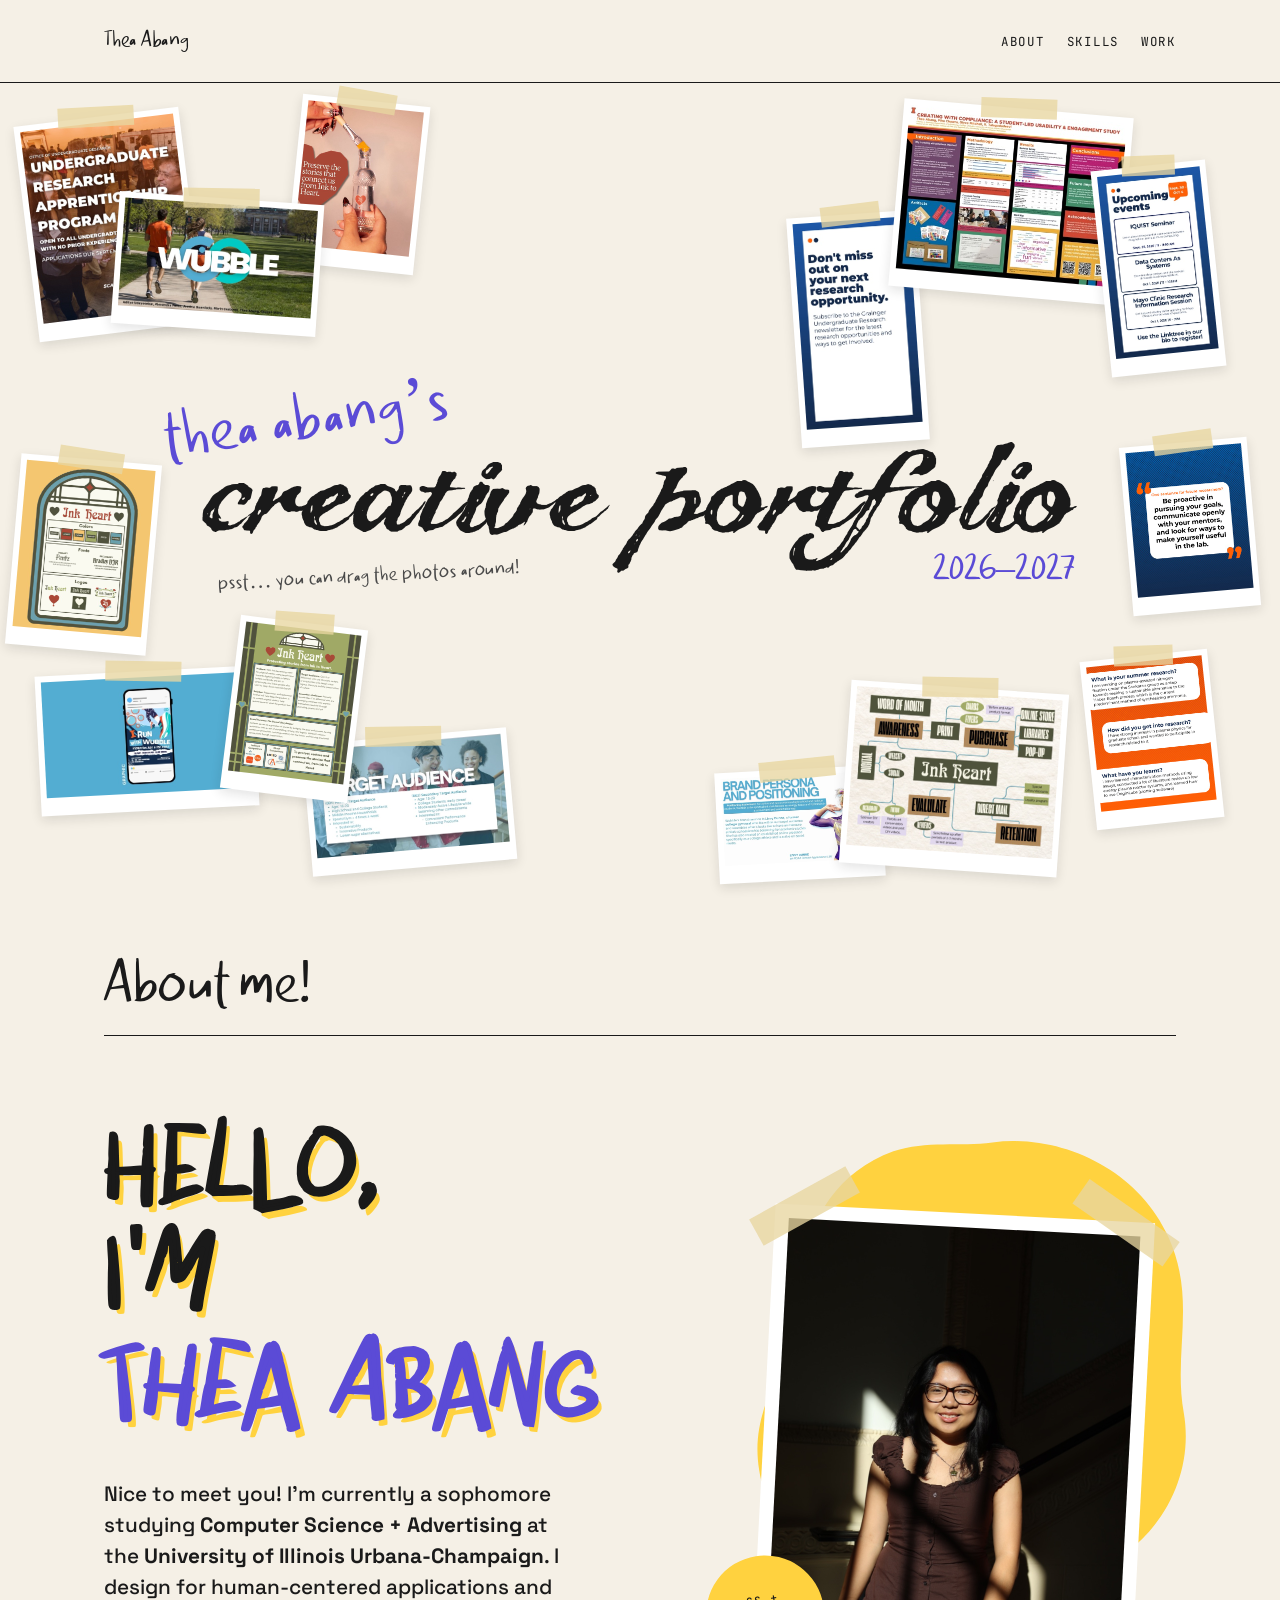
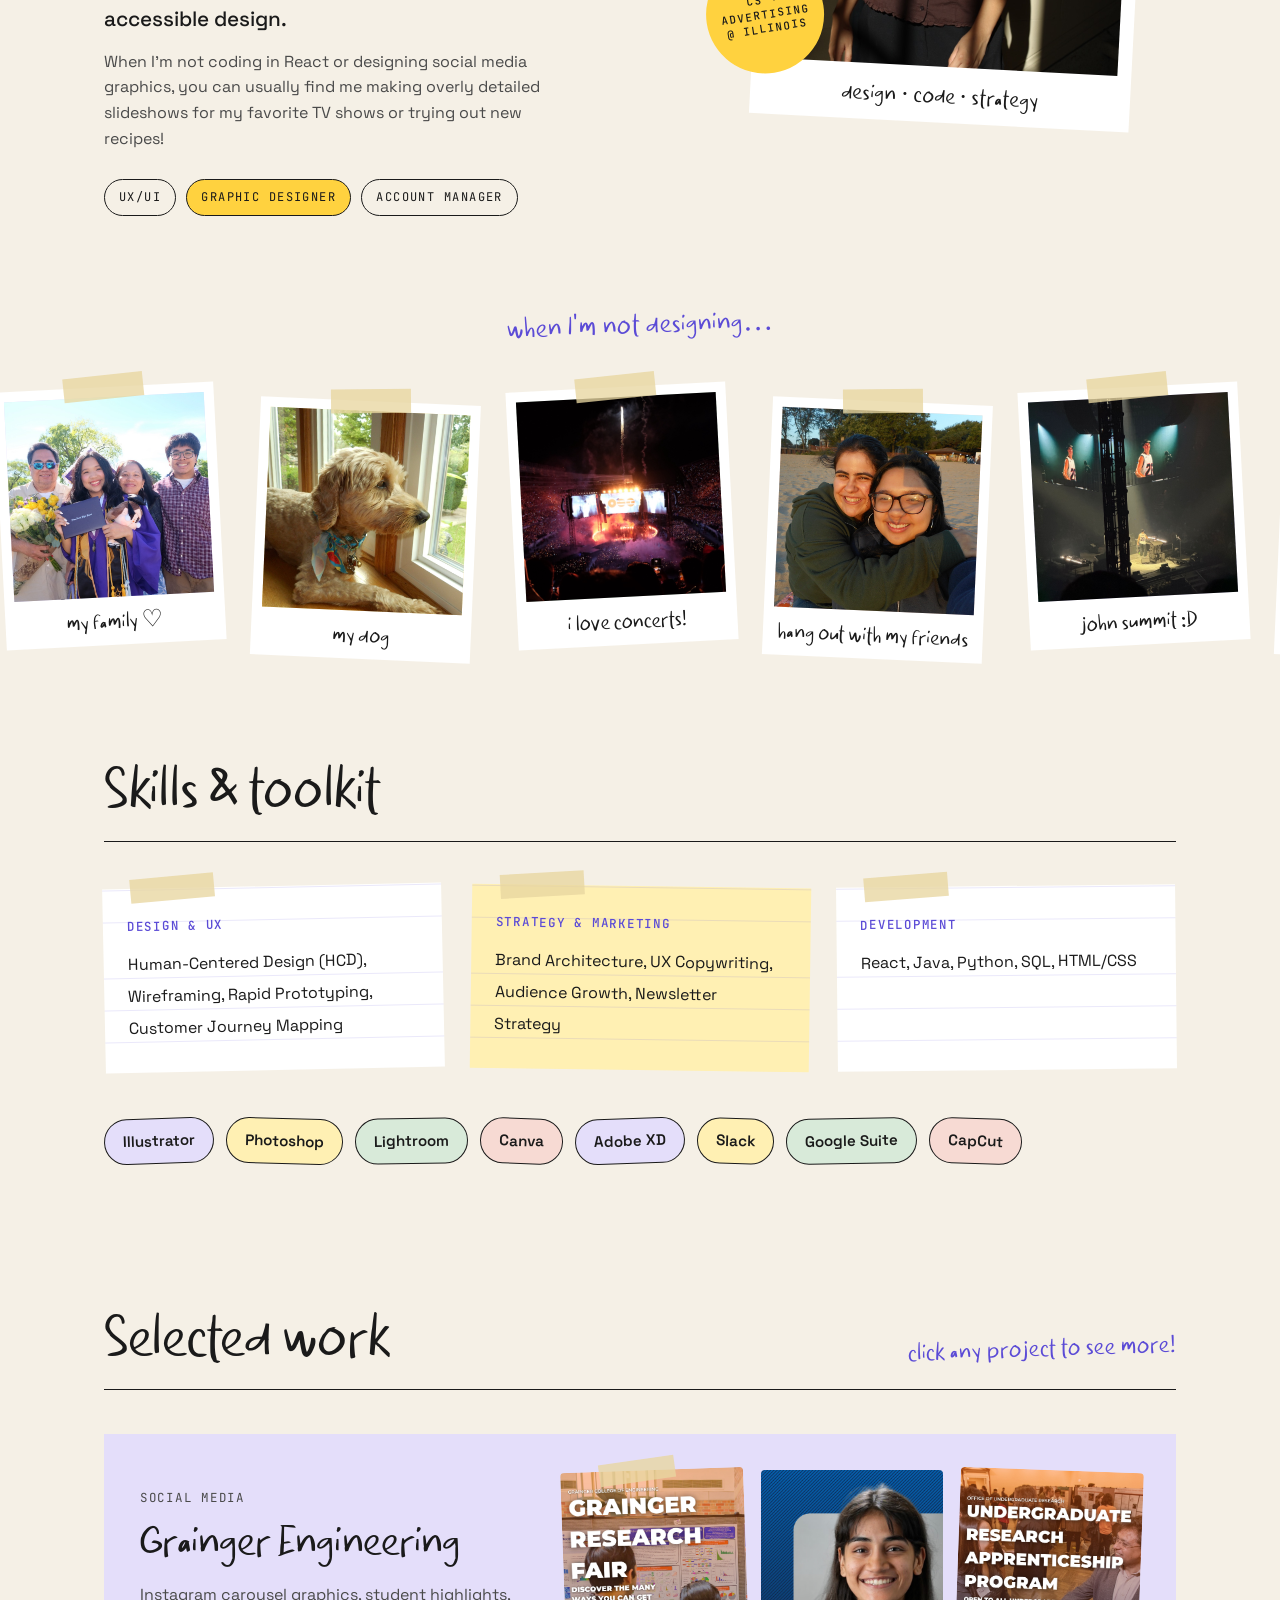
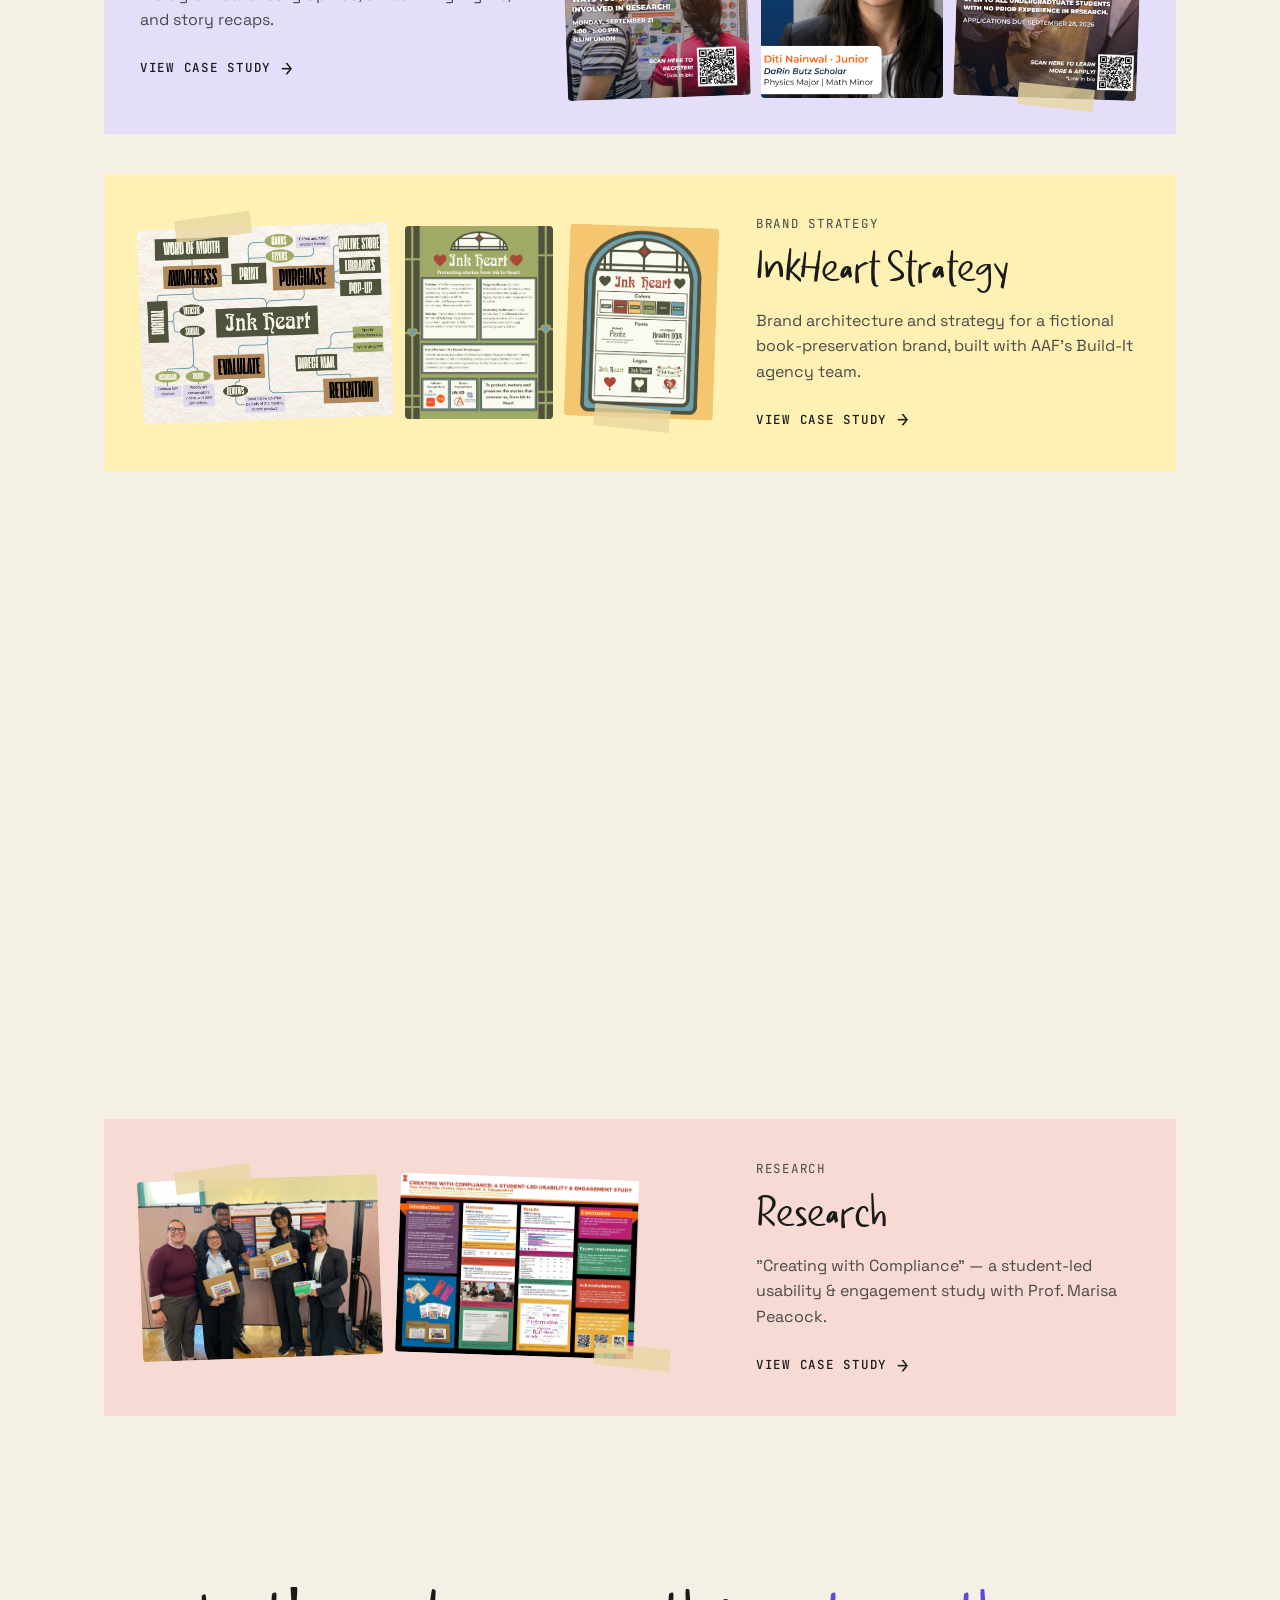
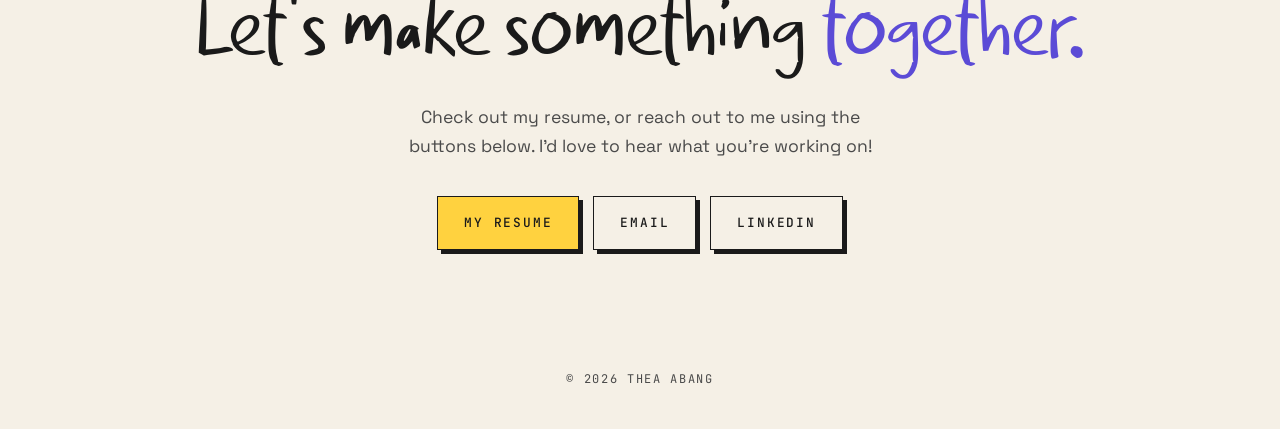
==== commit 92084993: "Clarified what I did for each team in a My part subsection on each project page" ====
--- a/index.html
+++ b/index.html
@@ -43,17 +43,17 @@
       <span class="peekaboo">hi!! :D</span> <!-- secret note! only shows up if someone drags that photo away -->
       <span class="work-tile" style="left:2%;top:4%;--w:13%;--r:-7deg;z-index:2"><img src="images/intro/grainger-opp-1.jpg" alt=""></span>
       <span class="work-tile sm-hide" style="left:9%;top:14%;--w:16%;--r:4deg;z-index:3"><img src="images/intro/adv250-slide-1.jpg" alt=""></span>
-      <span class="work-tile sm-hide" style="left:23%;top:2%;--w:10%;--r:6deg;z-index:1"><img src="images/intro/grainger-wie-1.jpg" alt=""></span>
+      <span class="work-tile sm-hide" style="left:23%;top:2%;--w:10%;--r:6deg;z-index:1"><img src="images/intro/inkheart-poster-1.jpg" alt=""></span>
       <span class="work-tile crop-left" style="left:70%;top:3%;--w:18%;--r:5deg;z-index:2"><img src="images/intro/research-poster.jpg" alt=""></span>
       <span class="work-tile sm-hide" style="left:86%;top:10%;--w:9%;--r:-6deg;z-index:3"><img src="images/intro/grainger-story-1.jpg" alt=""></span>
-      <span class="work-tile sm-hide" style="left:62%;top:16%;--w:10%;--r:-4deg;z-index:1"><img src="images/intro/cs-grainger-1.jpg" alt=""></span>
+      <span class="work-tile sm-hide" style="left:62%;top:16%;--w:10%;--r:-4deg;z-index:1"><img src="images/intro/grainger-story-3.jpg" alt=""></span>
       <span class="work-tile sm-hide" style="left:1%;top:46%;--w:11%;--r:5deg;z-index:2"><img src="images/intro/inkheart-brand-guide.jpg" alt=""></span>
-      <span class="work-tile sm-hide" style="left:88%;top:44%;--w:10%;--r:-5deg;z-index:2"><img src="images/intro/grainger-wie-4.jpg" alt=""></span>
-      <span class="work-tile" style="left:3%;top:72%;--w:17%;--r:-3deg;z-index:2"><img src="images/intro/research-team.jpg" alt=""></span>
+      <span class="work-tile sm-hide" style="left:88%;top:44%;--w:10%;--r:-5deg;z-index:2"><img src="images/intro/grainger-wie-3.jpg" alt=""></span>
+      <span class="work-tile" style="left:3%;top:72%;--w:17%;--r:-3deg;z-index:2"><img src="images/intro/adv250-slide-8.jpg" alt=""></span>
       <span class="work-tile sm-hide" style="left:18%;top:66%;--w:10%;--r:7deg;z-index:3"><img src="images/intro/cs-inkheart-2.jpg" alt=""></span>
       <span class="work-tile sm-hide" style="left:24%;top:80%;--w:16%;--r:-5deg;z-index:1"><img src="images/intro/adv250-slide-2.jpg" alt=""></span>
       <span class="work-tile" style="left:66%;top:74%;--w:17%;--r:4deg;z-index:2"><img src="images/intro/cs-inkheart-1.jpg" alt=""></span>
-      <span class="work-tile sm-hide" style="left:85%;top:70%;--w:10%;--r:-6deg;z-index:3"><img src="images/intro/grainger-opp-2.jpg" alt=""></span>
+      <span class="work-tile sm-hide" style="left:85%;top:70%;--w:10%;--r:-6deg;z-index:3"><img src="images/intro/grainger-wie-5.jpg" alt=""></span>
       <span class="work-tile sm-hide" style="left:56%;top:84%;--w:13%;--r:-3deg;z-index:1"><img src="images/intro/adv250-slide-3.jpg" alt=""></span>
     </div>
     <div class="cover-text">
--- a/style.css
+++ b/style.css
@@ -206,11 +206,6 @@
 .stat b{font-family:var(--font-hand);font-style:italic;font-weight:900;font-size:clamp(2rem,4.5vw,3.2rem);line-height:1;letter-spacing:-.02em;color:var(--accent,#6B5CE0);}
 .stat span{font-family:var(--font-mono);font-size:.75rem;letter-spacing:.12em;text-transform:uppercase;color:var(--ink-soft);}
 .stats-sub{margin-top:18px;color:var(--ink-soft);}
-/* the actual screenshots underneath, as receipts */
-.receipts{display:flex;gap:32px;justify-content:center;align-items:flex-start;flex-wrap:wrap;margin-top:48px;}
-.receipts img{width:min(100%,380px);height:auto;border-radius:10px;position:relative;box-shadow:0 10px 24px rgba(26,26,26,.18);}
-.receipts img:nth-child(1){transform:rotate(-2deg);}
-.receipts img:nth-child(2){transform:rotate(1.5deg);margin-top:24px;}
 @media (max-width:760px){
   .stats{grid-template-columns:repeat(2,1fr);}
   .stat:nth-child(3){border-left:none;}
@@ -427,3 +422,6 @@
   .polaroid .sticker{width:96px;height:96px;left:-20px;font-size:.6rem;}
   .stack{gap:8px;}
 }
+
+/* "my part" section on project pages, so it's clear what i did on each team */
+.my-part ul{max-width:65ch;line-height:1.8;display:grid;gap:4px;}
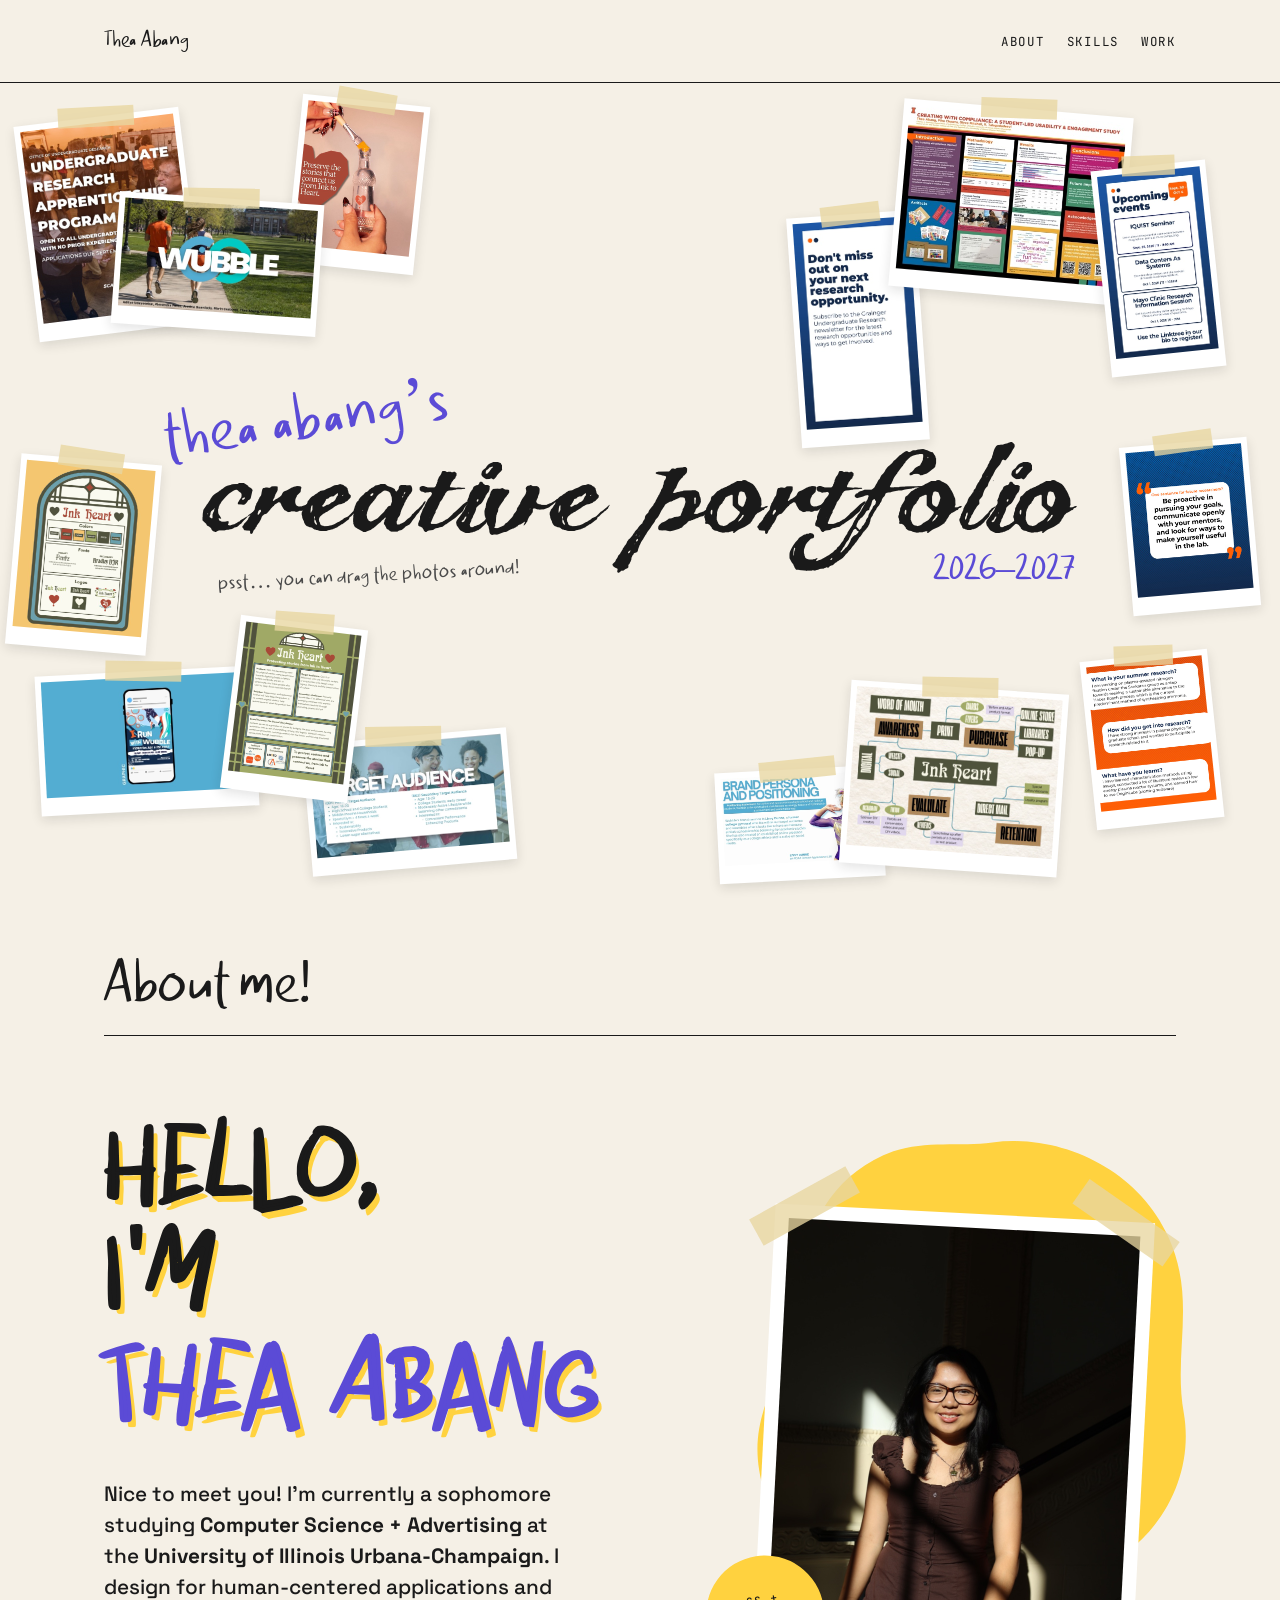
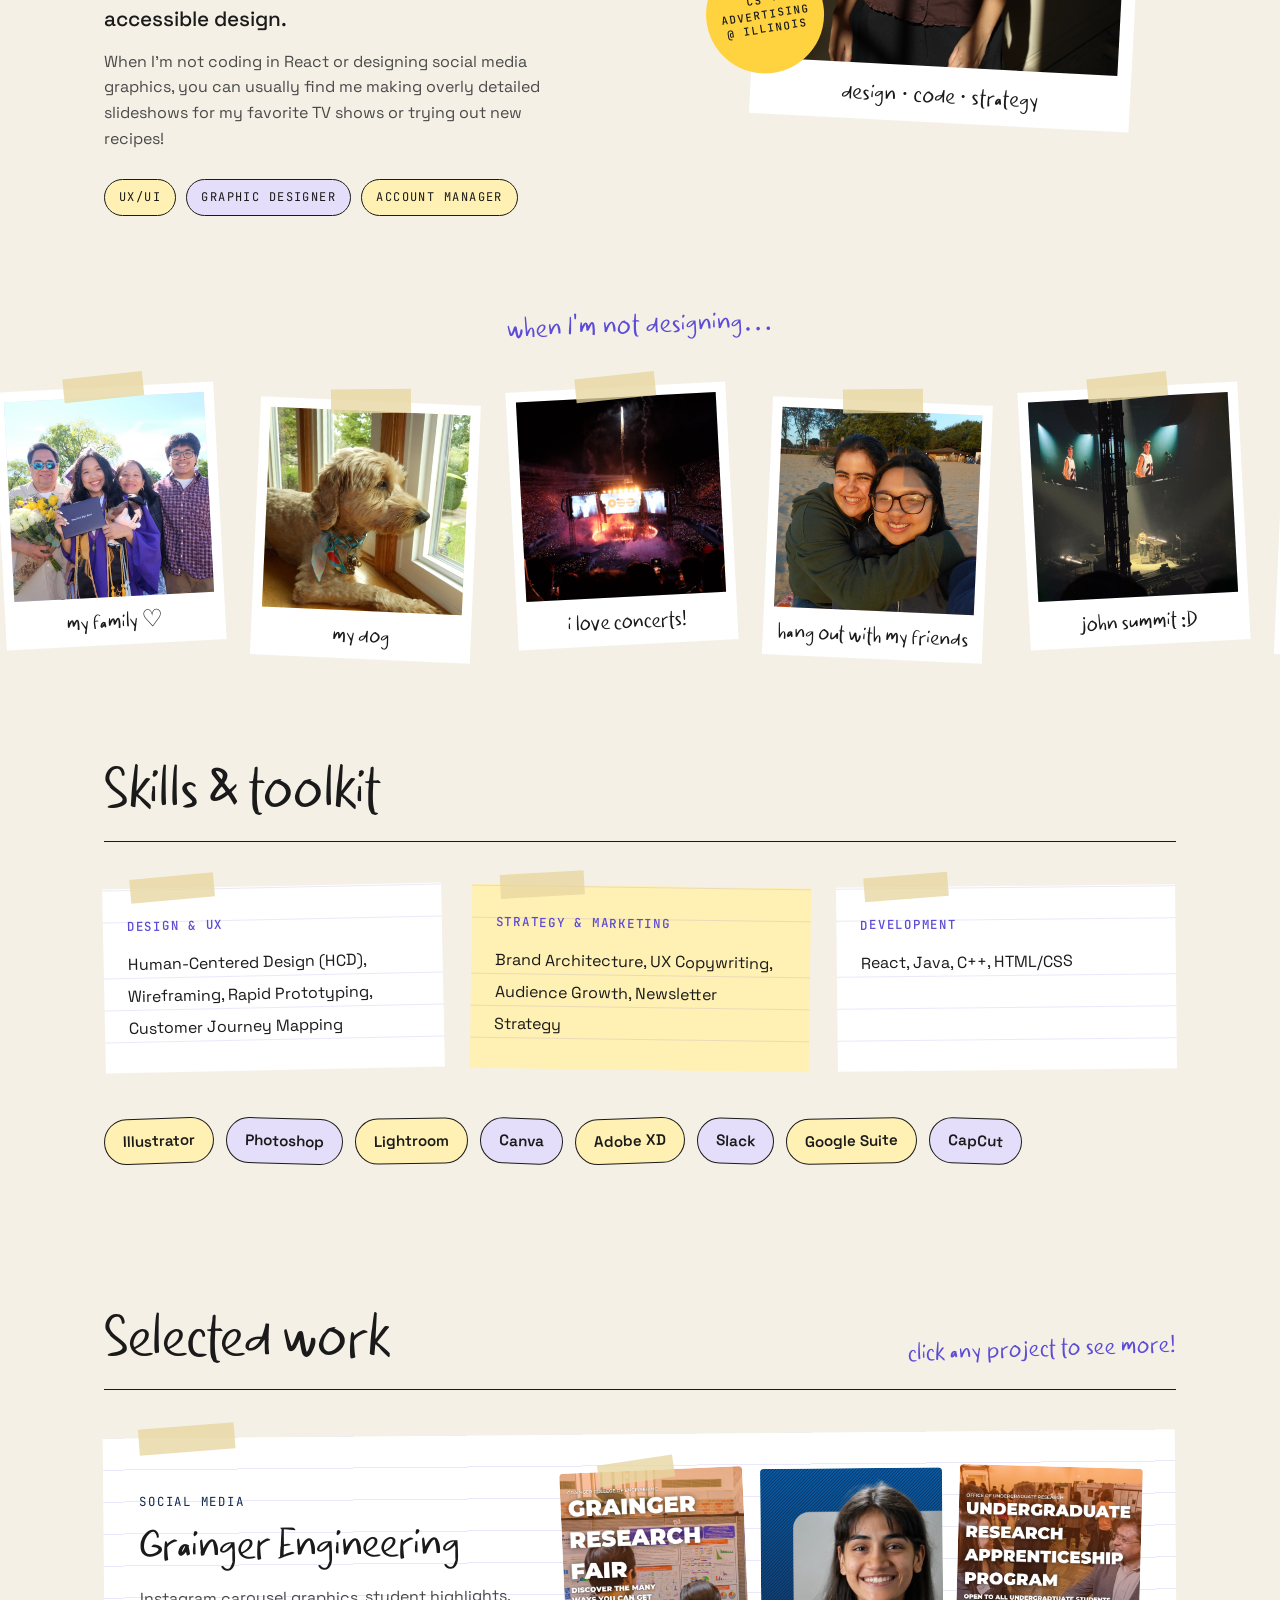
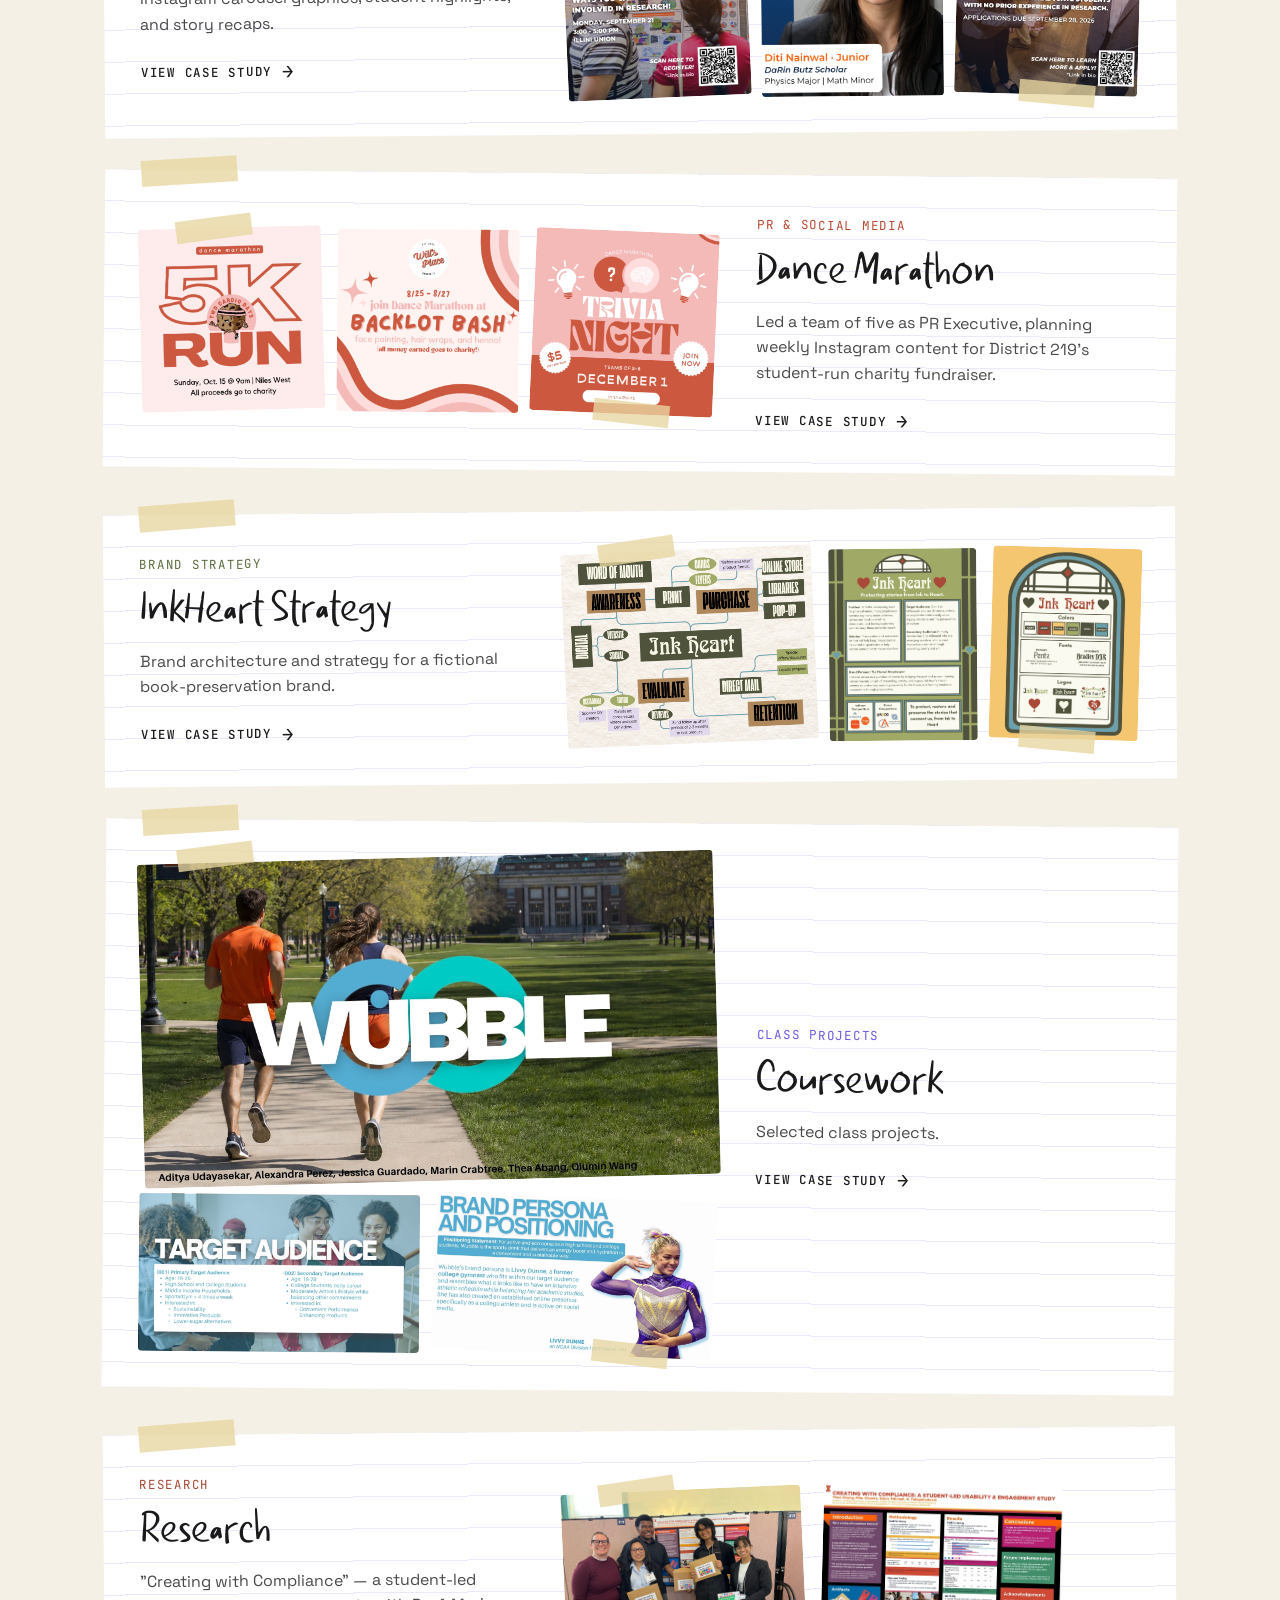
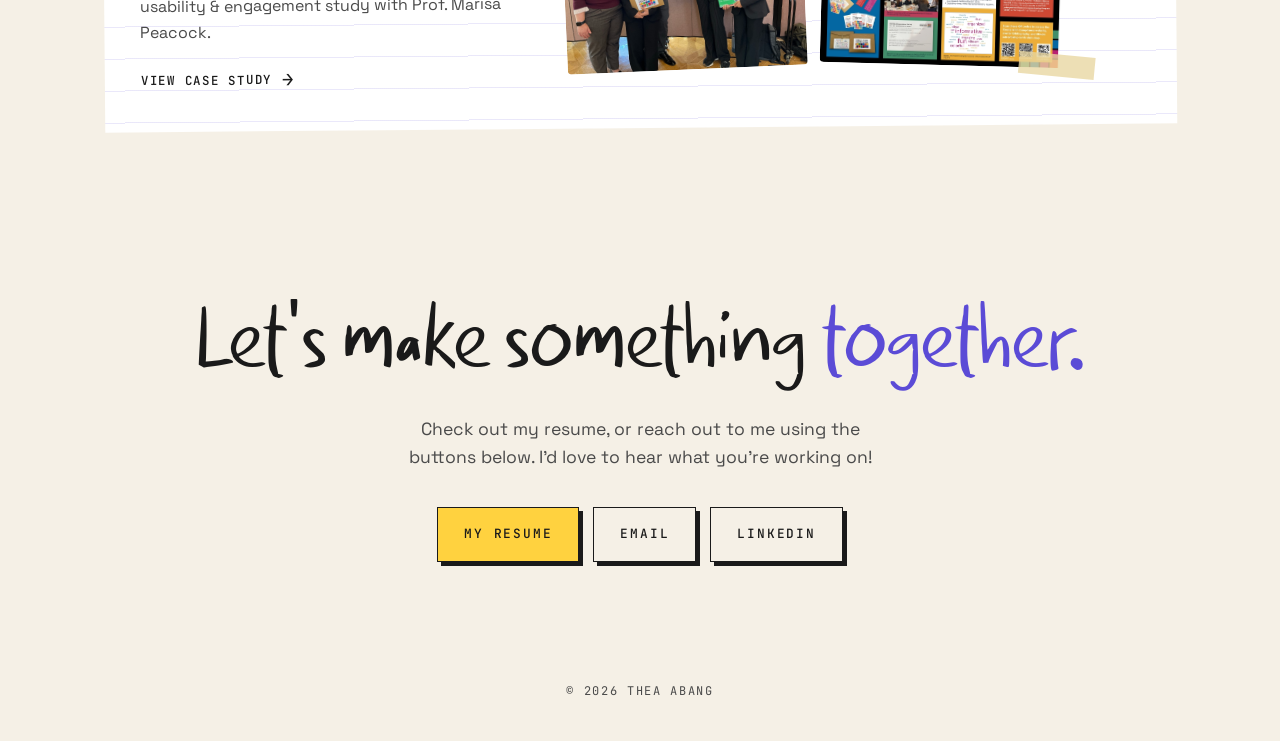
==== commit afce5c02: "Add Dance Marathon and DTX 495, InkHeart sketches, post-it project cards with rip transition, and ma" ====
--- a/index.html
+++ b/index.html
@@ -127,7 +127,7 @@
     </div>
     <div class="skill-card">
       <h3>Development</h3>
-      <p>React, Java, Python, SQL, HTML/CSS</p>
+      <p>React, Java, C++, HTML/CSS</p>
     </div>
   </div>
   <div class="tools reveal" aria-label="Tools">
@@ -152,11 +152,24 @@
         <img src="images/cs-grainger-3.jpg" alt="Grainger Engineering preview 3">
       </div>
     </a>
+    <a class="project reveal" href="dancemarathon.html">
+      <div class="project-text">
+        <span class="num">PR &amp; social media</span>
+        <h3>Dance Marathon</h3>
+        <p>Led a team of five as PR Executive, planning weekly Instagram content for District 219&rsquo;s student-run charity fundraiser.</p>
+        <span class="go">View case study</span>
+      </div>
+      <div class="stack fit">
+        <img src="images/dm-5k-run.jpg" alt="Dance Marathon preview 1">
+        <img src="images/dm-backlot-bash.jpg" alt="Dance Marathon preview 2">
+        <img src="images/dm-trivia.jpg" alt="Dance Marathon preview 3">
+      </div>
+    </a>
     <a class="project reveal" href="inkheart.html">
       <div class="project-text">
         <span class="num">Brand strategy</span>
         <h3>InkHeart Strategy</h3>
-        <p>Brand architecture and strategy for a fictional book-preservation brand, built with AAF's Build-It agency team.</p>
+        <p>Brand architecture and strategy for a fictional book-preservation brand.</p>
         <span class="go">View case study</span>
       </div>
       <div class="stack fit" style="grid-template-columns:1.3fr .77fr .77fr;">
@@ -169,7 +182,7 @@
       <div class="project-text">
         <span class="num">Class projects</span>
         <h3>Coursework</h3>
-        <p>Selected class projects from Computer Science and Advertising coursework.</p>
+        <p>Selected class projects. </p>
         <span class="go">View case study</span>
       </div>
       <div class="stack fit feature">
@@ -206,6 +219,58 @@
 <footer>&copy; 2026 Thea Abang</footer>
 
 <script>
+  // clicking a project card rips the post-it off: it peels, flips toward you and grows
+  // to fill the screen in that project's color, then the project page fades in.
+  // cmd/ctrl-click still opens a new tab, and it's skipped for reduced motion
+  (function(){
+    if (matchMedia('(prefers-reduced-motion: reduce)').matches) return;
+    document.querySelectorAll('.project').forEach(function(card){
+      card.addEventListener('click', function(e){
+        if (e.button !== 0 || e.metaKey || e.ctrlKey || e.shiftKey || e.altKey) return;
+        e.preventDefault();
+        var href = card.getAttribute('href');
+        var color = getComputedStyle(card).getPropertyValue('--label').trim() || '#1A1A1A';
+        var r = card.getBoundingClientRect();
+        var vw = innerWidth, vh = innerHeight;
+
+        // a copy of the post-it on top of everything, with the page color on its back
+        var note = document.createElement('div');
+        note.className = 'rip-note';
+        note.style.cssText = 'left:'+r.left+'px;top:'+r.top+'px;width:'+r.width+'px;height:'+r.height+'px';
+        var front = card.cloneNode(true);
+        front.className = 'project rip-front';
+        // keep the same layout as the real card (even cards have the text on the right)
+        front.style.gridTemplateColumns = getComputedStyle(card).gridTemplateColumns;
+        var txt = card.querySelector('.project-text');
+        if (txt) front.querySelector('.project-text').style.order = getComputedStyle(txt).order;
+        var back = document.createElement('div');
+        back.className = 'rip-back';
+        back.style.background = color;
+        note.appendChild(front); note.appendChild(back);
+        document.body.appendChild(note);
+        card.style.visibility = 'hidden';
+
+        var dx = vw/2 - (r.left + r.width/2), dy = vh/2 - (r.top + r.height/2);
+        var sx = vw / r.width * 1.1, sy = vh / r.height * 1.1;
+        var anim = note.animate([
+          { transform: 'perspective(1400px) rotate(-.5deg)' },
+          { transform: 'perspective(1400px) translateY(-14px) rotate(-5deg) rotateX(-22deg)', offset: .28 },
+          { transform: 'perspective(1400px) translate('+dx+'px,'+dy+'px) scale('+sx+','+sy+') rotateX(-180deg)' }
+        ], { duration: 850, easing: 'cubic-bezier(.6,0,.3,1)', fill: 'forwards' });
+
+        anim.onfinish = function(){
+          try { sessionStorage.setItem('ripColor', color); } catch (err) {}
+          location.href = href;
+        };
+      });
+    });
+    // coming back with the back button: put the post-it back on the wall
+    addEventListener('pageshow', function(e){
+      if (!e.persisted) return;
+      document.querySelectorAll('.rip-note').forEach(function(n){ n.remove(); });
+      document.querySelectorAll('.project').forEach(function(c){ c.style.visibility = ''; });
+    });
+  })();
   // lets people drag the intro photos around. whatever you grab goes on top. refreshing puts them back
   (function(){
     var wall = document.querySelector('.work-wall');
--- a/style.css
+++ b/style.css
@@ -64,10 +64,10 @@
 .hero .accent{color:var(--accent2,#FFD23F);}
 .hero p{margin-top:18px;font-family:var(--font-mono);font-size:.8rem;letter-spacing:.16em;text-transform:uppercase;}
 /* plain version of the banner: just the title on paper, no photo */
-.hero.plain{background:none;color:var(--ink);padding:96px 0 32px;}
+.hero.plain{background:var(--accent);color:#fff;padding:96px 0 64px;}
 .hero.plain::before{display:none;}
-.hero.plain .accent{color:var(--accent,#6B5CE0);}
-.hero.plain p{color:var(--ink-soft);}
+.hero.plain .accent{color:var(--hero-accent,var(--accent2));}
+.hero.plain p{color:rgba(255,255,255,.82);}
 
 /* ---------- slideshow (coursework page) ----------
    each slide is a 16:9 box. if the image isn't there yet it tells me which file to add.
@@ -275,9 +275,9 @@
 .roles{display:flex;flex-wrap:wrap;gap:10px;margin-top:28px;}
 .roles span{
   font-family:var(--font-mono);font-size:.75rem;letter-spacing:.12em;text-transform:uppercase;
-  border:1.5px solid var(--ink);color:var(--ink);background:var(--paper);border-radius:999px;padding:8px 14px;
-}
-.roles span:nth-child(2){background:var(--accent2);}
+  border:1.5px solid var(--ink);color:var(--ink);background:var(--butter);border-radius:999px;padding:8px 14px;
+}
+.roles span:nth-child(even){background:var(--lavender);}
 .hi-blob{position:absolute;right:-2%;top:6%;width:min(46%,440px);height:auto;fill:var(--accent2);z-index:0;}
 .hi-panel .polaroid{z-index:2;}
 @media (max-width:860px){
@@ -345,13 +345,14 @@
 .skill-card p{line-height:2;}
 .tools{display:flex;flex-wrap:wrap;gap:12px;margin-top:48px;}
 .tools span{
-  font-weight:600;font-size:.95rem;padding:10px 18px;border-radius:999px;border:1.5px solid var(--ink);background:#fff;
+  font-weight:600;font-size:.95rem;padding:10px 18px;border-radius:999px;border:1.5px solid var(--ink);background:var(--butter);
   transition:transform .2s ease;
 }
-.tools span:nth-child(4n+1){background:var(--lavender);transform:rotate(-2deg);}
-.tools span:nth-child(4n+2){background:var(--butter);transform:rotate(1.5deg);}
-.tools span:nth-child(4n+3){background:var(--mint);transform:rotate(-1deg);}
-.tools span:nth-child(4n){background:var(--blush);transform:rotate(2deg);}
+.tools span:nth-child(even){background:var(--lavender);}
+.tools span:nth-child(4n+1){transform:rotate(-2deg);}
+.tools span:nth-child(4n+2){transform:rotate(1.5deg);}
+.tools span:nth-child(4n+3){transform:rotate(-1deg);}
+.tools span:nth-child(4n){transform:rotate(2deg);}
 .tools span:hover{transform:rotate(0) translateY(-3px);}
 
 /* work */
@@ -360,18 +361,31 @@
 .project{
   display:grid;grid-template-columns:1fr 1.5fr;gap:40px;align-items:center;
   padding:36px;text-decoration:none;color:var(--ink);position:relative;
-  transition:transform .3s ease;
-}
-.project:nth-child(1){background:var(--lavender);}
-.project:nth-child(2){background:var(--butter);}
-.project:nth-child(3){background:var(--mint);}
-.project:nth-child(4){background:var(--blush);}
+  /* post-it look, same as the skill cards: lined paper, tape, a slight tilt */
+  background:#fff;background-image:repeating-linear-gradient(transparent 0 31px,rgba(91,75,214,.13) 31px 32px);
+  --tilt:-.5deg;transform:rotate(var(--tilt));
+}
+.project:nth-child(even){--tilt:.5deg;}
+/* post-its stay white; the small label uses each project page's main color */
+.project[href="grainger.html"]{--label:#13294B;}
+.project[href="dancemarathon.html"]{--label:#B94A34;}
+.project[href="inkheart.html"]{--label:#5C6E3F;}
+.project[href="coursework.html"]{--label:#6B5CE0;}
+.project[href="research.html"]{--label:#A94837;}
+.js .project.reveal.is-in{transform:rotate(var(--tilt));} /* keep the tilt after the fade-in */
+.project::before{content:"";position:absolute;top:-12px;left:36px;width:96px;height:26px;background:var(--tape);transform:rotate(-4deg);z-index:1;}
+/* rip the post-it off when you click it (script in index.html) */
+.rip-note{position:fixed;z-index:1000;transform-style:preserve-3d;pointer-events:none;}
+.rip-note .rip-front,.rip-note .rip-back{position:absolute;inset:0;backface-visibility:hidden;-webkit-backface-visibility:hidden;margin:0;}
+.rip-note .rip-front{transform:none!important;box-shadow:0 20px 40px rgba(26,26,26,.25);}
+.rip-note .rip-back{transform:rotateX(180deg);}
+/* project pages: the post-it's color covers the screen, then fades away (script at the top of each page) */
+.rip-in{position:fixed;inset:0;z-index:1000;pointer-events:none;animation:rip-in .55s ease .05s forwards;}
+@keyframes rip-in{to{opacity:0;visibility:hidden;}}
 .project:nth-child(even){grid-template-columns:1.5fr 1fr;}
 .project:nth-child(even) .project-text{order:2;}
-.project:hover{transform:rotate(-.6deg) translateY(-4px);}
-.project:nth-child(even):hover{transform:rotate(.6deg) translateY(-4px);}
 .project:focus-visible{outline:3px solid var(--ink);outline-offset:6px;}
-.project .num{font-family:var(--font-mono);font-size:.78rem;letter-spacing:.14em;text-transform:uppercase;color:var(--ink-soft);}
+.project .num{font-family:var(--font-mono);font-size:.78rem;letter-spacing:.14em;text-transform:uppercase;color:var(--label,var(--accent));}
 .project h3{font-family:var(--font-display);font-style:italic;font-weight:900;font-size:clamp(2rem,4vw,3rem);line-height:1;letter-spacing:-.02em;margin:10px 0 14px;}
 .project p{color:var(--ink-soft);max-width:44ch;}
 .project .go{display:inline-flex;align-items:center;gap:10px;margin-top:20px;font-family:var(--font-mono);font-size:.78rem;letter-spacing:.14em;text-transform:uppercase;font-weight:500;}
@@ -425,3 +439,11 @@
 
 /* "my part" section on project pages, so it's clear what i did on each team */
 .my-part ul{max-width:65ch;line-height:1.8;display:grid;gap:4px;}
+
+/* more grid widths (dance marathon page). 4 or 5 across on big screens, 2 on phones */
+.grid.cols-4{grid-template-columns:repeat(4,1fr);}
+.grid.cols-5{grid-template-columns:repeat(5,1fr);}
+@media (max-width:640px){.grid.cols-4,.grid.cols-5{grid-template-columns:repeat(2,1fr);}}
+/* looping videos sit in the grids like pics do */
+.grid video{width:100%;height:auto;display:block;background:var(--paper-2);}
+.section-note{max-width:65ch;color:var(--ink-soft);margin:-10px 0 24px;}
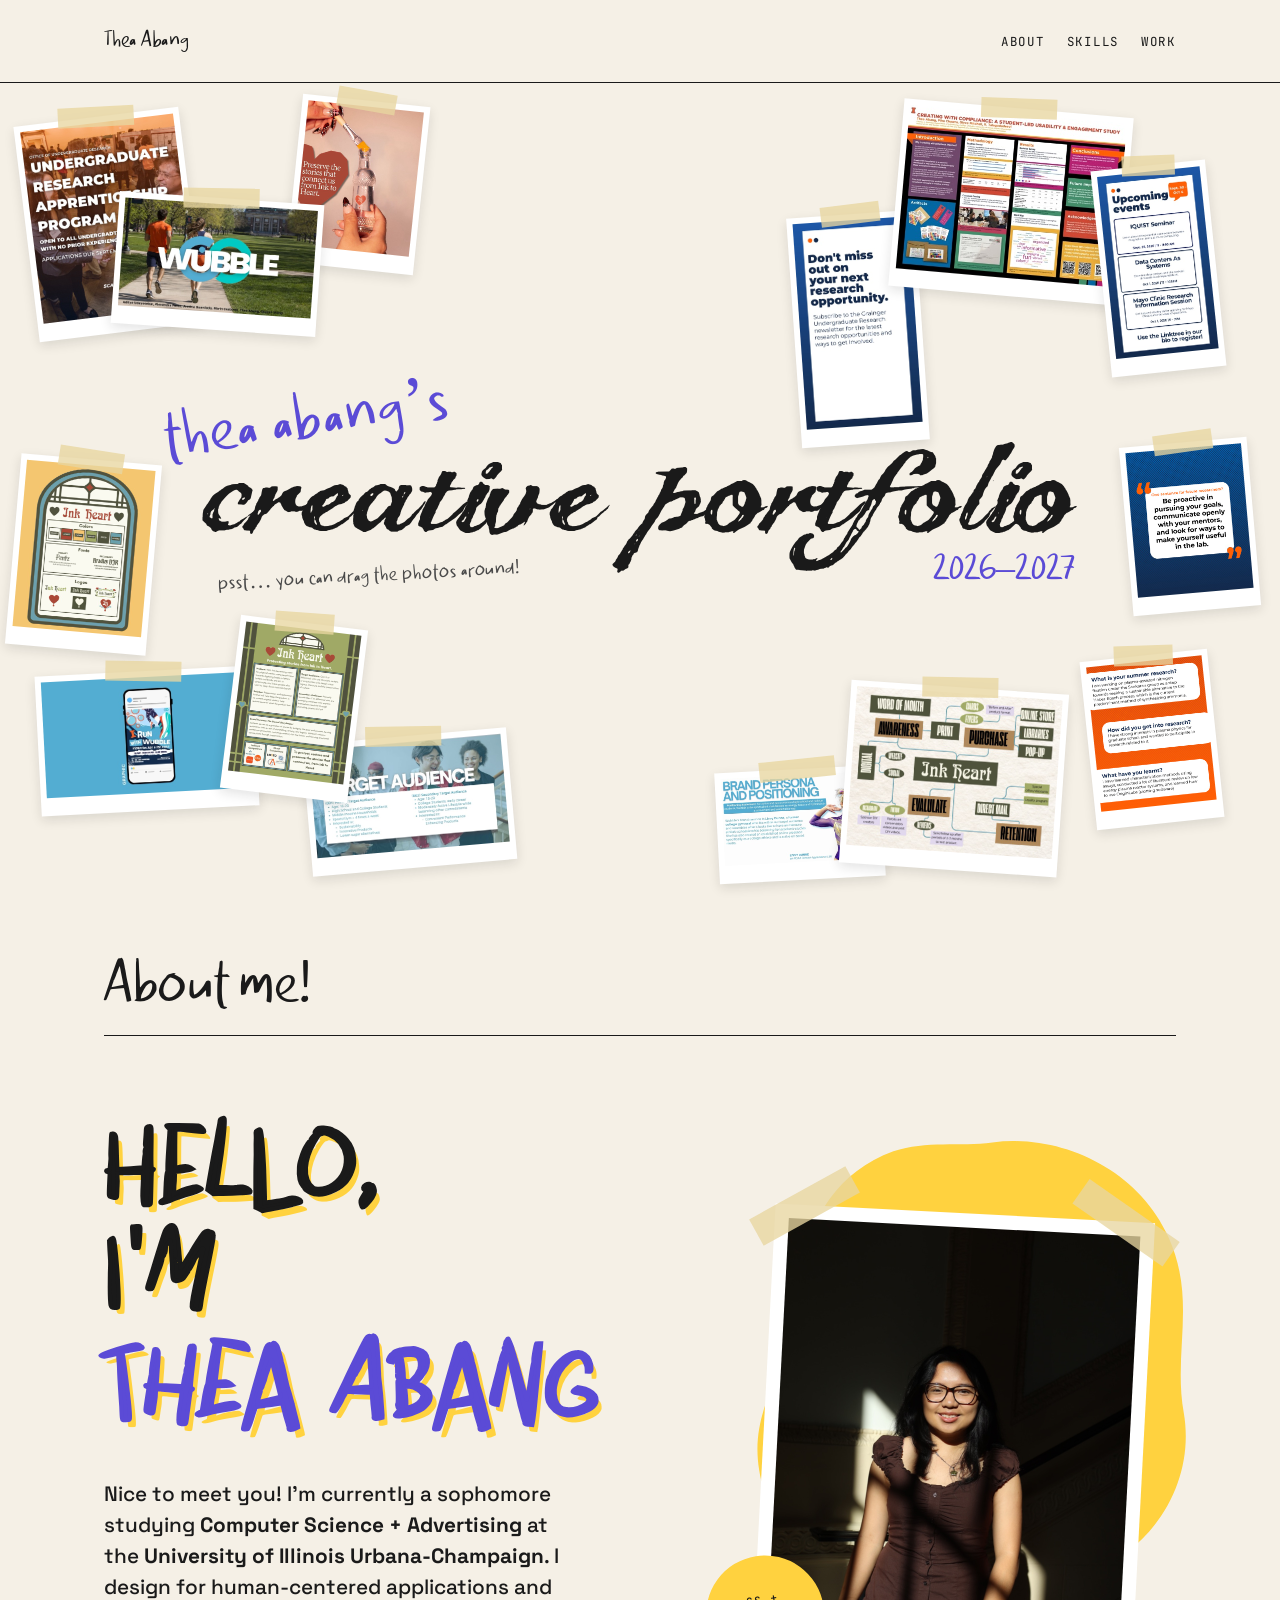
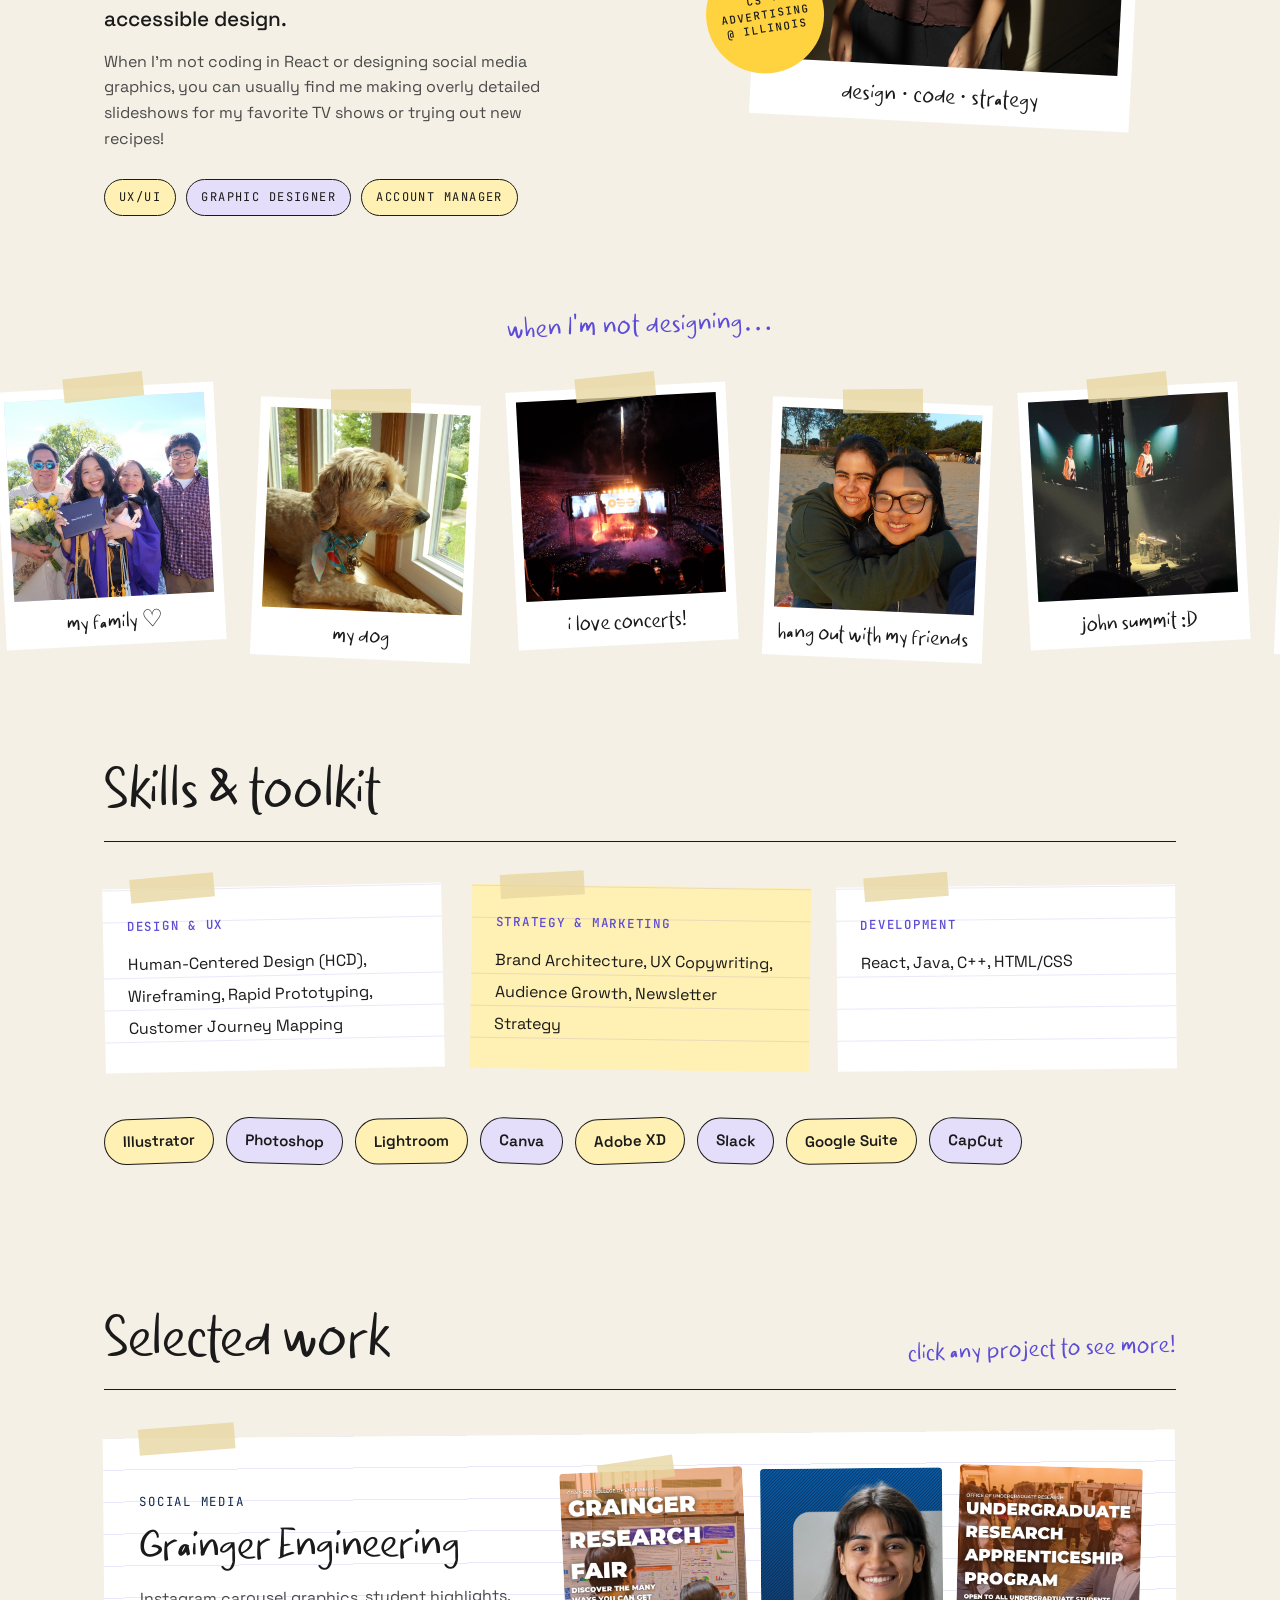
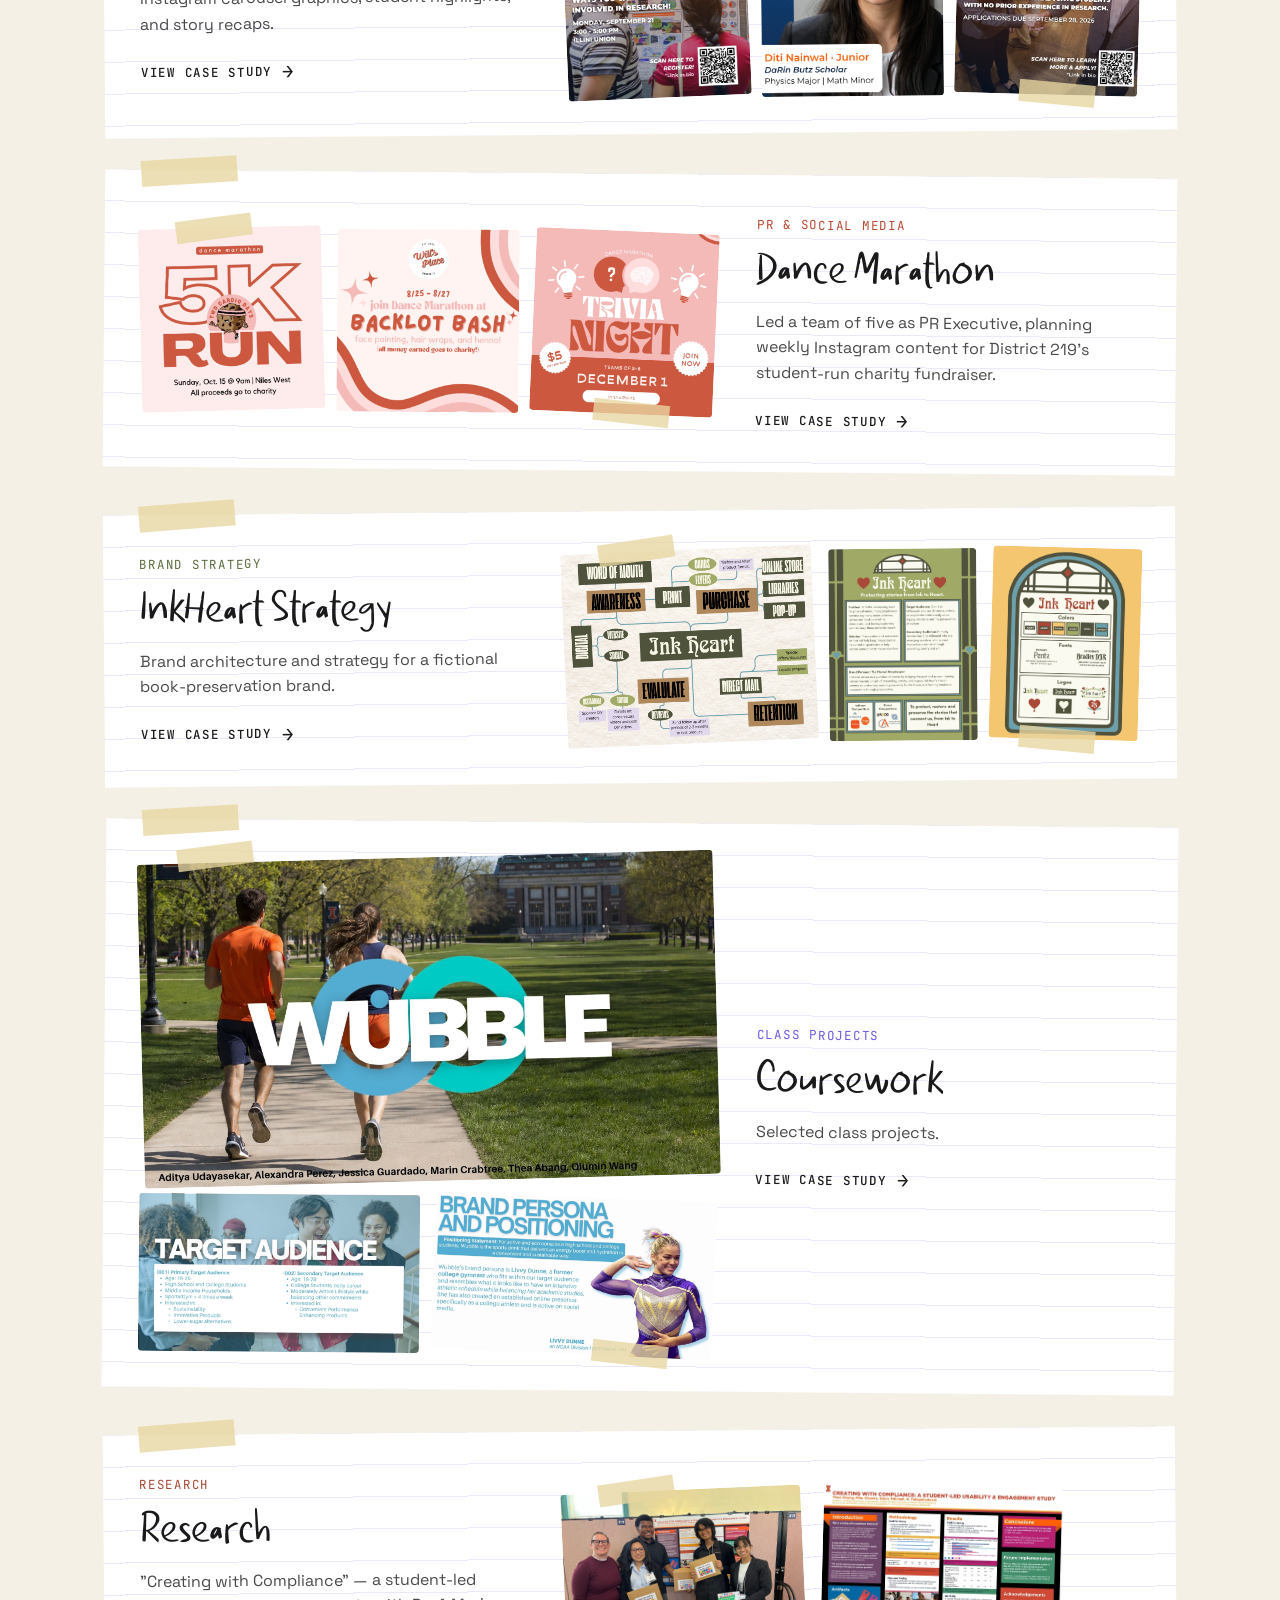
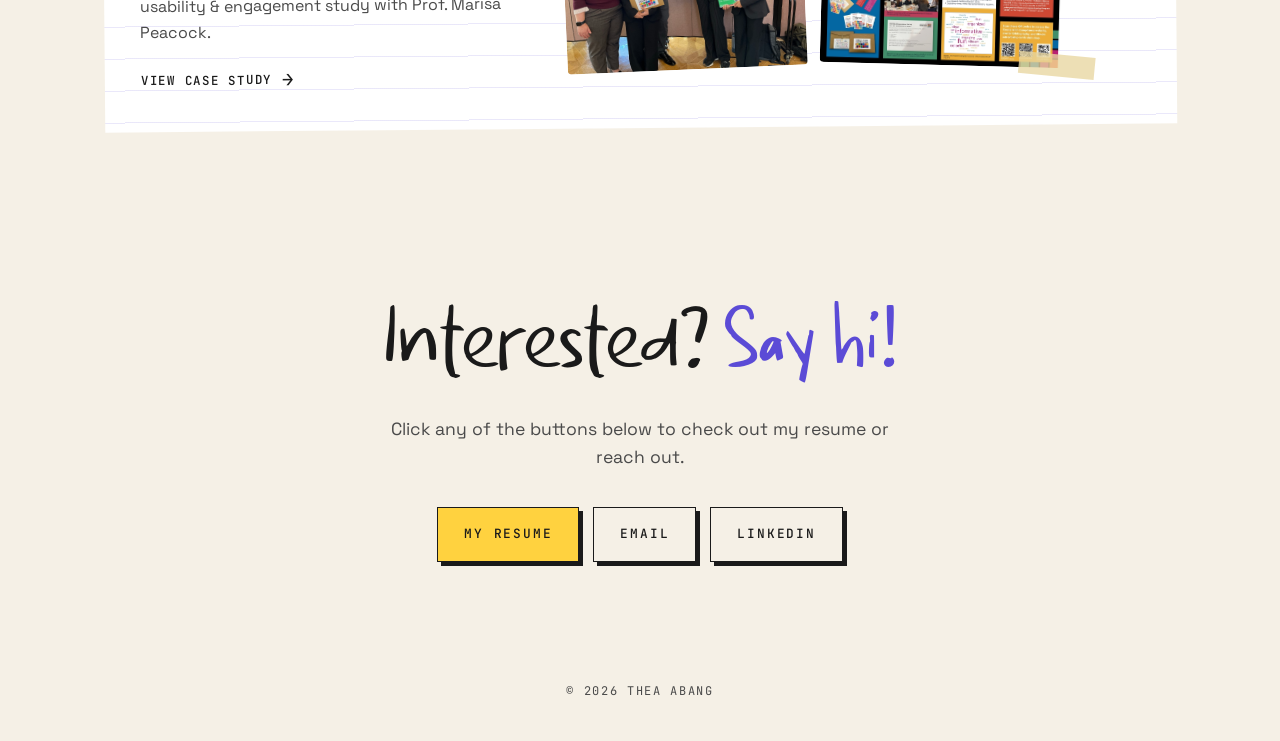
==== commit ab6cdbea: "Update contact section copy" ====
--- a/index.html
+++ b/index.html
@@ -207,8 +207,8 @@
 </section>
 
 <section class="cta wrap reveal">
-  <h2>Let's make something <em>together.</em></h2>
-  <p>Check out my resume, or reach out to me using the buttons below. I'd love to hear what you're working on!</p>
+  <h2>Interested? <em>Say hi!</em></h2>
+  <p>Click any of the buttons below to check out my resume or reach out.</p>
   <div class="cta-links">
     <a class="btn primary" href="resume.pdf" target="_blank" rel="noopener">My resume</a>
     <a class="btn" href="mailto:tabang2@illinois.edu">Email</a>
